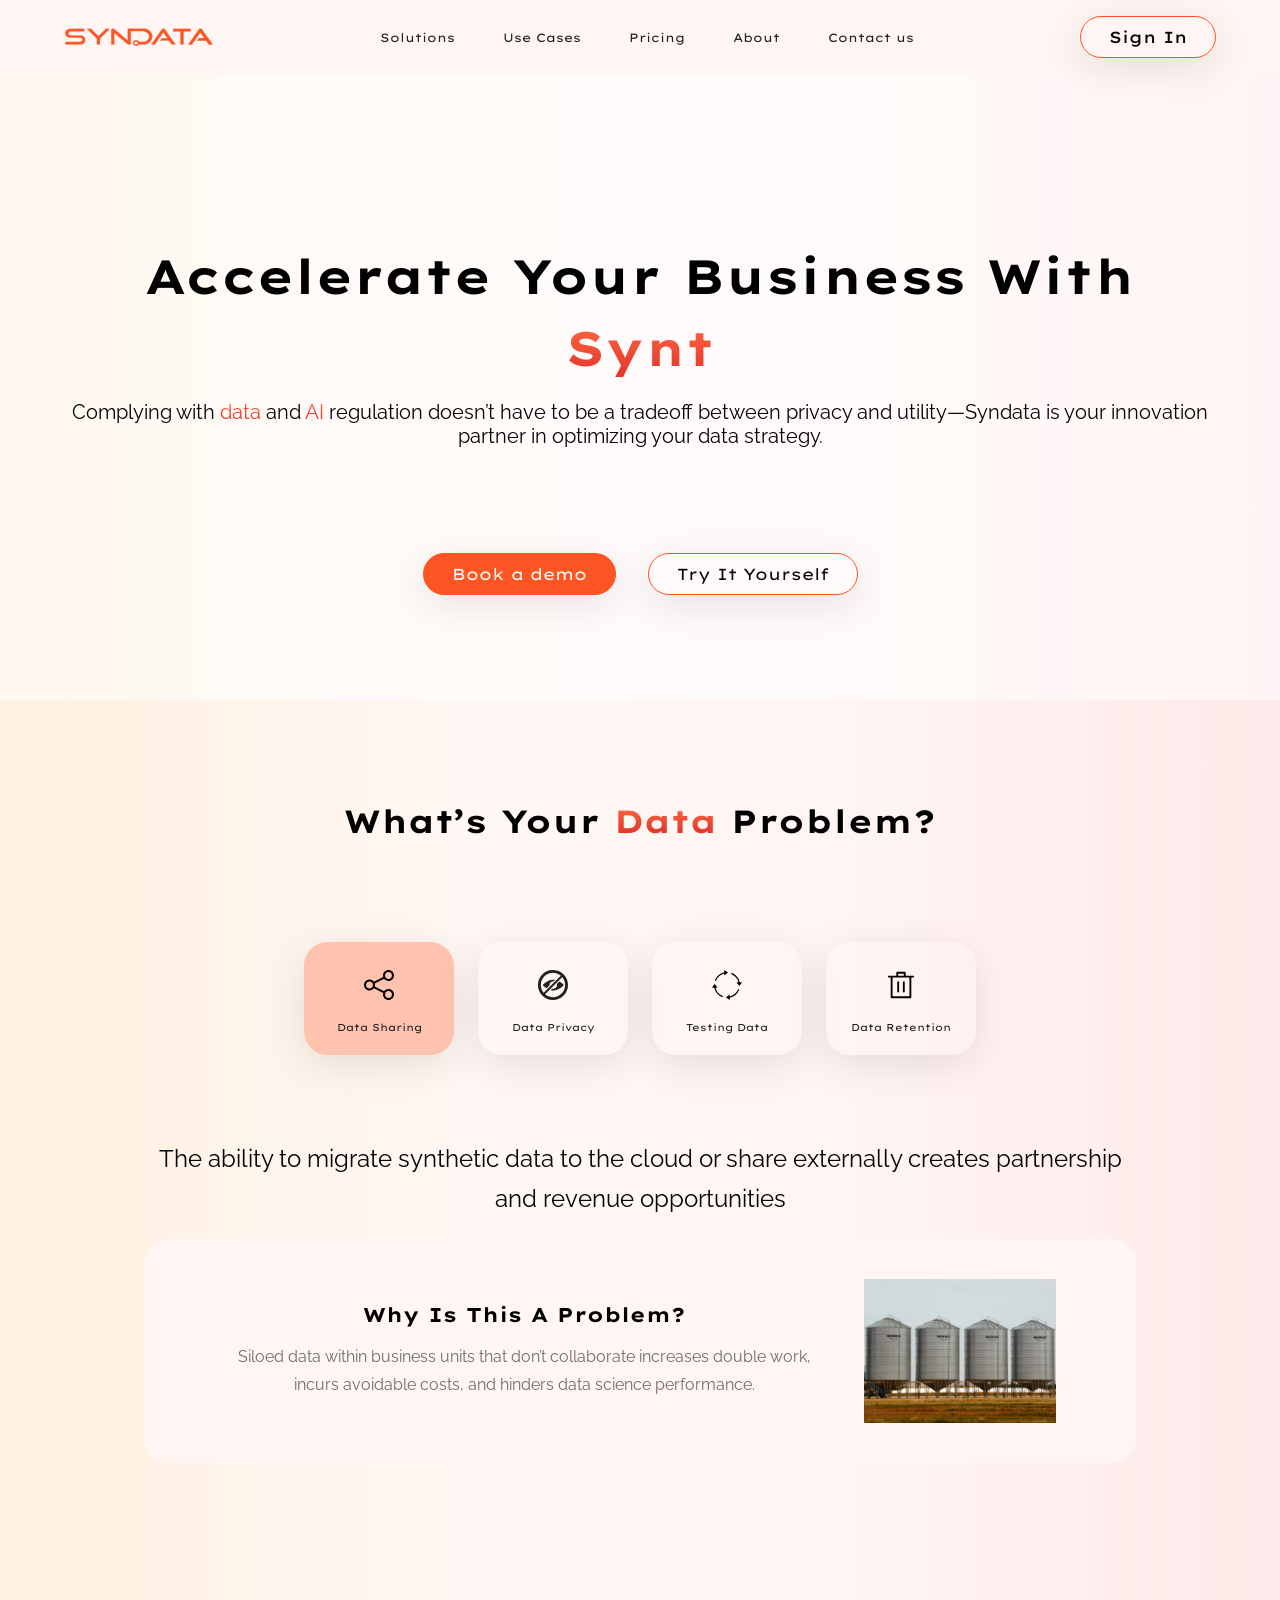
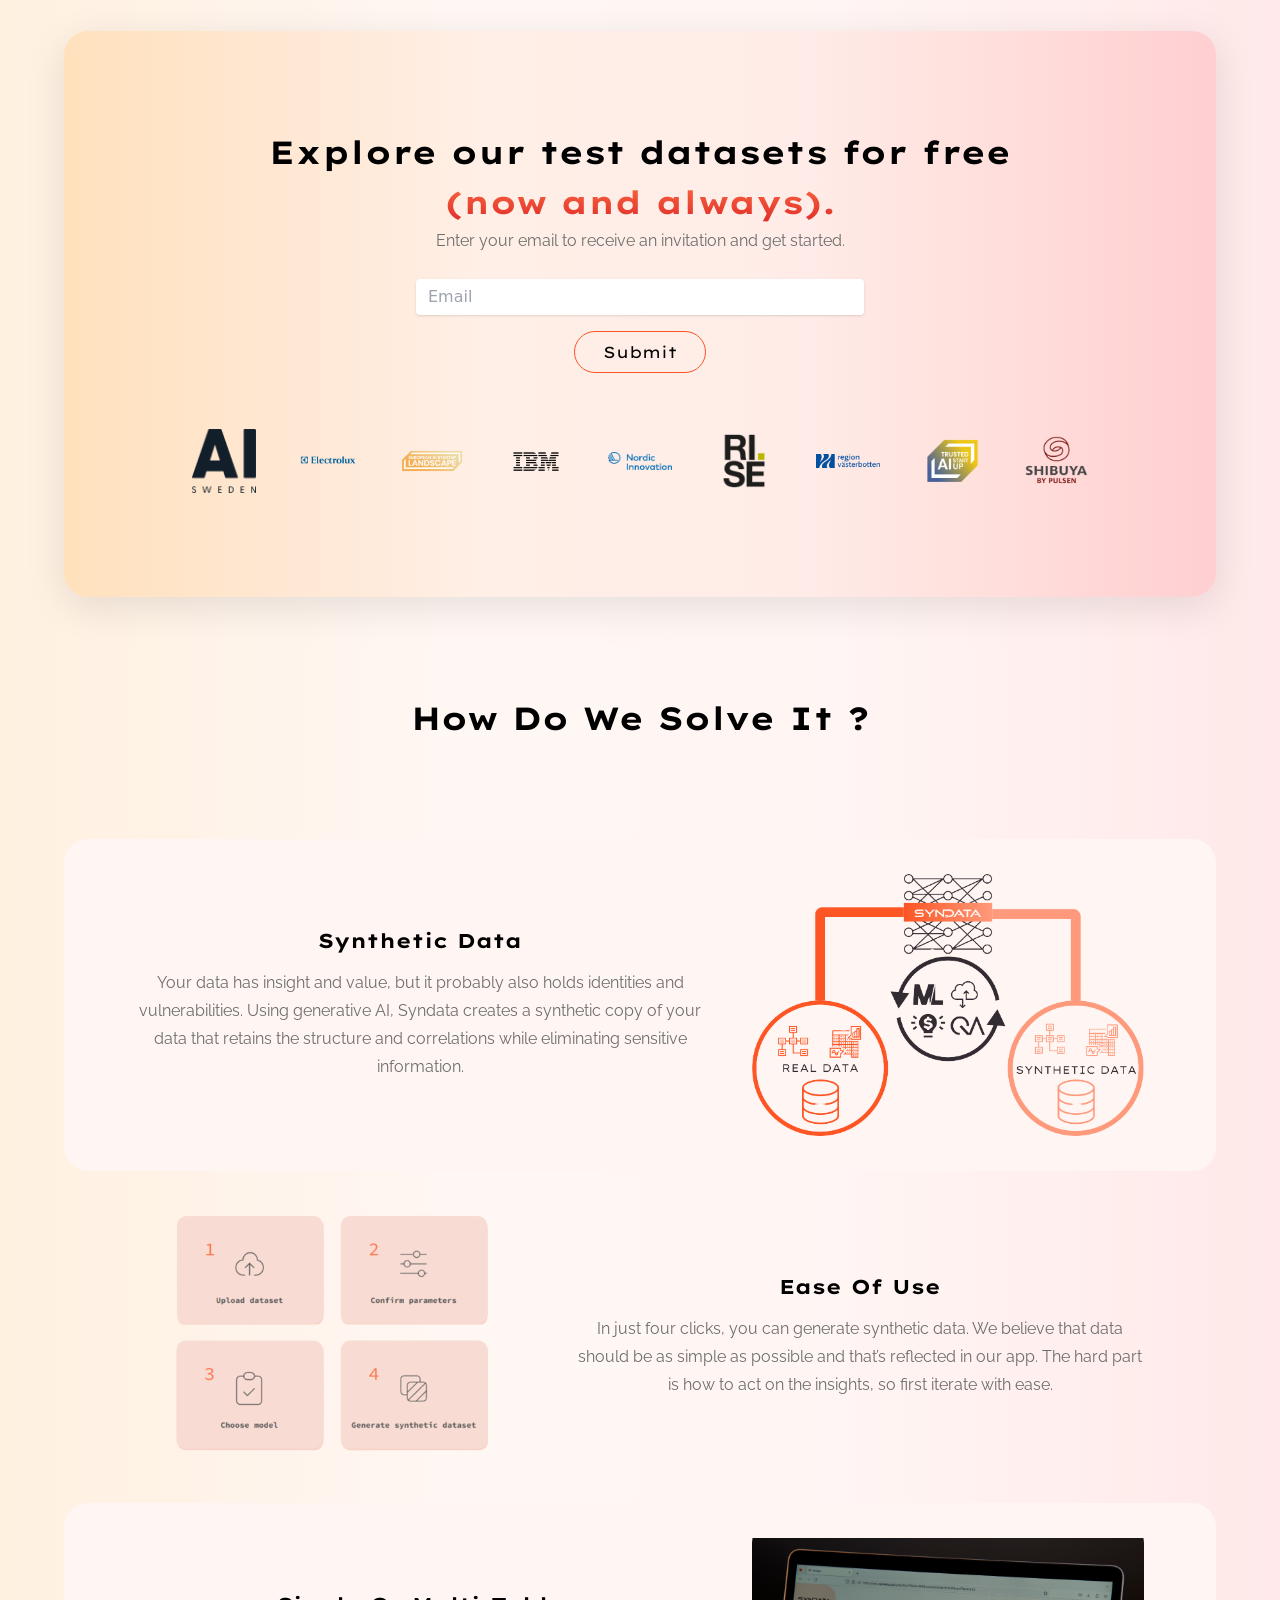
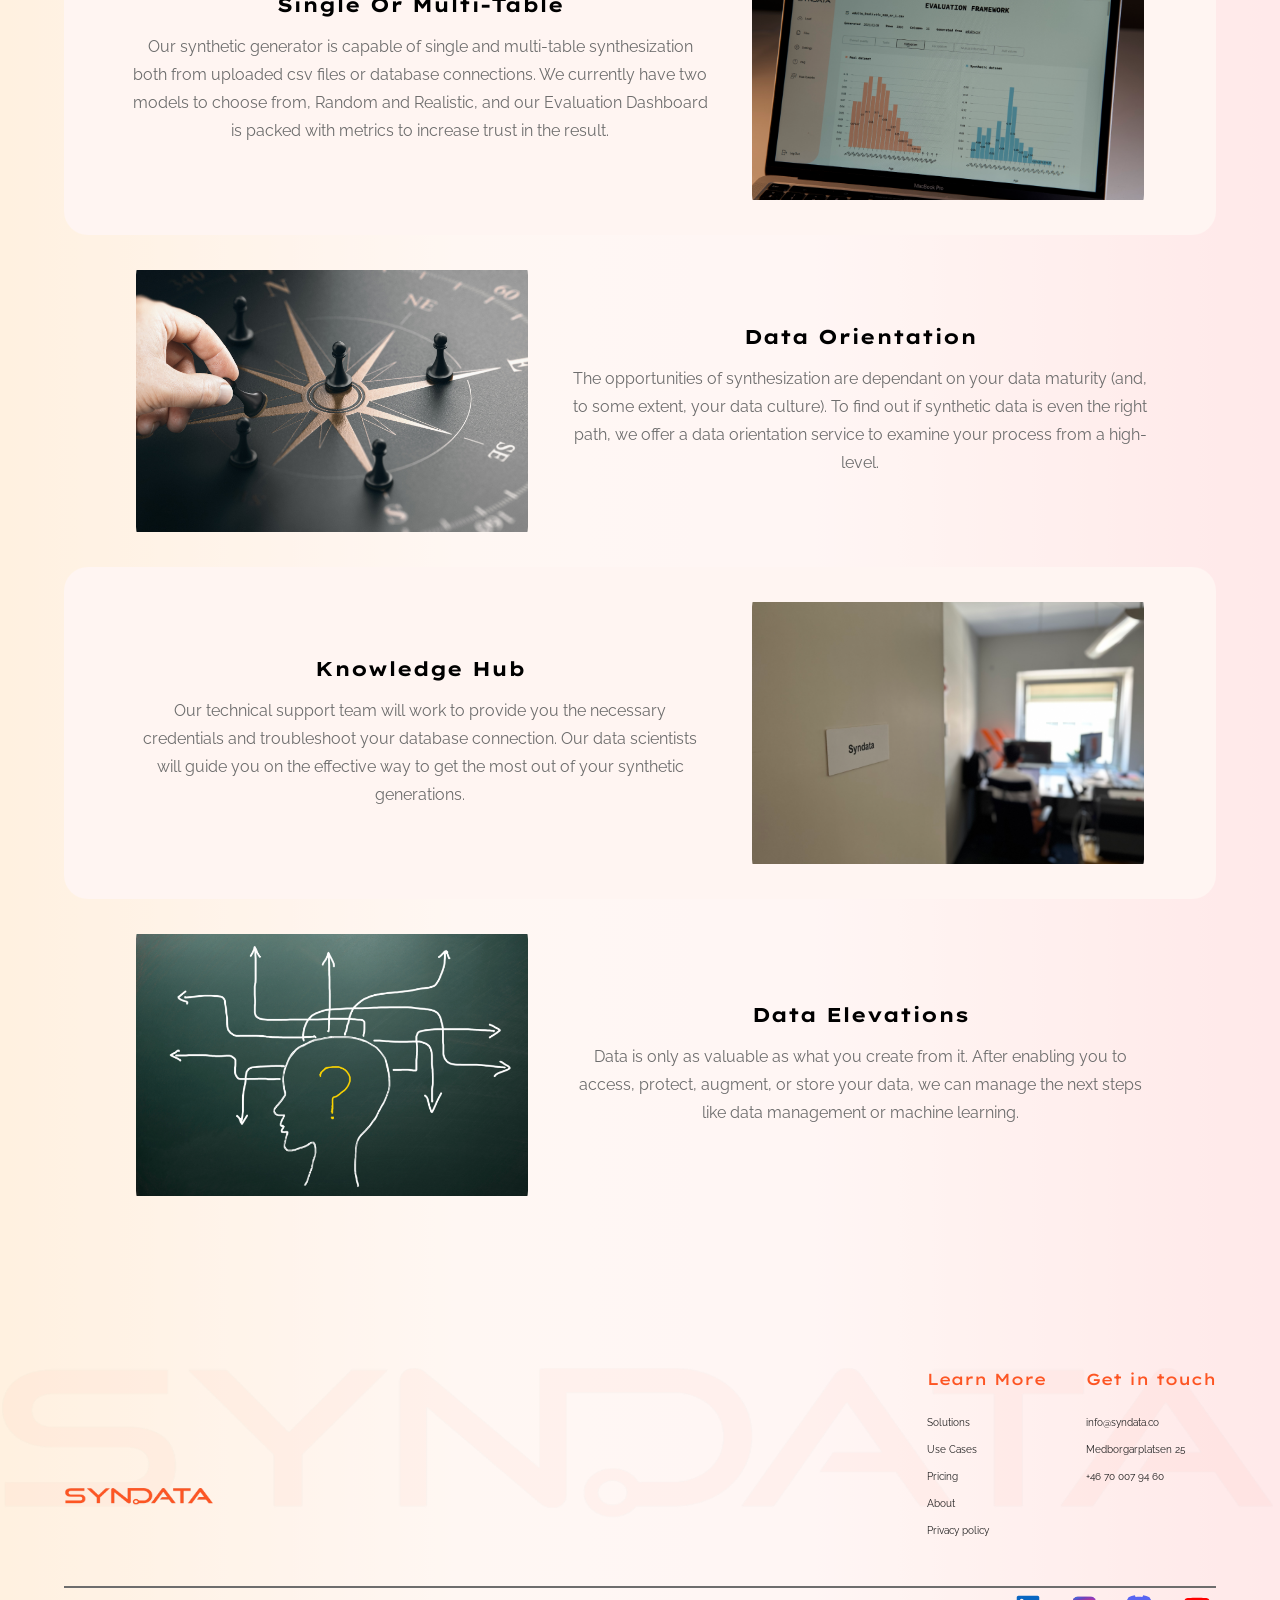
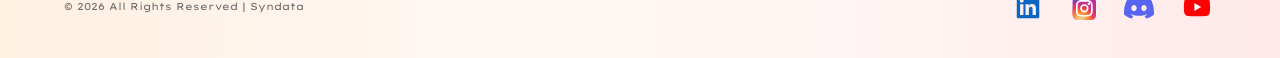
==== index.html @ 5376058a "Build: (cbad0e1c3a142b1ffcde9d0d4020432c34307eff)" ====
<!doctype html><html lang="en"><head><meta charset="utf-8"/><meta name="viewport" content="width=device-width,initial-scale=1"/><meta name="theme-color" content="#000000"/><meta name="description" content="Syndata webpage"/><link rel="manifest" href="/manifest.json"/><link rel="preconnect" href="https://fonts.googleapis.com"><link rel="preconnect" href="https://fonts.gstatic.com" crossorigin><link href="https://fonts.googleapis.com/css2?family=Lexend+Giga&family=Raleway:wght@300&family=Source+Code+Pro&display=swap" rel="stylesheet"><title>Syndata</title><script defer="defer" src="/static/js/main.c1930b81.js"></script><link href="/static/css/main.3480a8f8.css" rel="stylesheet"></head><body><div id="root"></div></body></html>
---- static/css/main.3480a8f8.css ----
/*
! tailwindcss v3.3.3 | MIT License | https://tailwindcss.com
*/*,:after,:before{border:0 solid;box-sizing:border-box}:after,:before{--tw-content:""}html{-webkit-text-size-adjust:100%;-webkit-font-feature-settings:normal;font-feature-settings:normal;font-family:ui-sans-serif,system-ui,-apple-system,BlinkMacSystemFont,Segoe UI,Roboto,Helvetica Neue,Arial,Noto Sans,sans-serif,Apple Color Emoji,Segoe UI Emoji,Segoe UI Symbol,Noto Color Emoji;font-variation-settings:normal;line-height:1.5;tab-size:4}body{line-height:inherit;margin:0}hr{border-top-width:1px;color:inherit;height:0}abbr:where([title]){-webkit-text-decoration:underline dotted;text-decoration:underline dotted}h1,h2,h3,h4,h5,h6{font-size:inherit;font-weight:inherit}a{color:inherit;text-decoration:inherit}b,strong{font-weight:bolder}code,kbd,pre,samp{font-family:ui-monospace,SFMono-Regular,Menlo,Monaco,Consolas,Liberation Mono,Courier New,monospace;font-size:1em}small{font-size:80%}sub,sup{font-size:75%;line-height:0;position:relative;vertical-align:initial}sub{bottom:-.25em}sup{top:-.5em}table{border-collapse:collapse;border-color:inherit;text-indent:0}button,input,optgroup,select,textarea{-webkit-font-feature-settings:inherit;font-feature-settings:inherit;color:inherit;font-family:inherit;font-size:100%;font-variation-settings:inherit;font-weight:inherit;line-height:inherit;margin:0;padding:0}button,select{text-transform:none}[type=button],[type=reset],[type=submit],button{-webkit-appearance:button;background-color:initial;background-image:none}:-moz-focusring{outline:auto}:-moz-ui-invalid{box-shadow:none}progress{vertical-align:initial}::-webkit-inner-spin-button,::-webkit-outer-spin-button{height:auto}[type=search]{-webkit-appearance:textfield;outline-offset:-2px}::-webkit-search-decoration{-webkit-appearance:none}::-webkit-file-upload-button{-webkit-appearance:button;font:inherit}summary{display:list-item}blockquote,dd,dl,figure,h1,h2,h3,h4,h5,h6,hr,p,pre{margin:0}fieldset{margin:0}fieldset,legend{padding:0}menu,ol,ul{list-style:none;margin:0;padding:0}dialog{padding:0}textarea{resize:vertical}input::-webkit-input-placeholder,textarea::-webkit-input-placeholder{color:#9ca3af;opacity:1}input::placeholder,textarea::placeholder{color:#9ca3af;opacity:1}[role=button],button{cursor:pointer}:disabled{cursor:default}audio,canvas,embed,iframe,img,object,svg,video{display:block;vertical-align:middle}img,video{height:auto;max-width:100%}[hidden]{display:none}*,:after,:before{--tw-border-spacing-x:0;--tw-border-spacing-y:0;--tw-translate-x:0;--tw-translate-y:0;--tw-rotate:0;--tw-skew-x:0;--tw-skew-y:0;--tw-scale-x:1;--tw-scale-y:1;--tw-pan-x: ;--tw-pan-y: ;--tw-pinch-zoom: ;--tw-scroll-snap-strictness:proximity;--tw-gradient-from-position: ;--tw-gradient-via-position: ;--tw-gradient-to-position: ;--tw-ordinal: ;--tw-slashed-zero: ;--tw-numeric-figure: ;--tw-numeric-spacing: ;--tw-numeric-fraction: ;--tw-ring-inset: ;--tw-ring-offset-width:0px;--tw-ring-offset-color:#fff;--tw-ring-color:rgba(59,130,246,.5);--tw-ring-offset-shadow:0 0 #0000;--tw-ring-shadow:0 0 #0000;--tw-shadow:0 0 #0000;--tw-shadow-colored:0 0 #0000;--tw-blur: ;--tw-brightness: ;--tw-contrast: ;--tw-grayscale: ;--tw-hue-rotate: ;--tw-invert: ;--tw-saturate: ;--tw-sepia: ;--tw-drop-shadow: ;--tw-backdrop-blur: ;--tw-backdrop-brightness: ;--tw-backdrop-contrast: ;--tw-backdrop-grayscale: ;--tw-backdrop-hue-rotate: ;--tw-backdrop-invert: ;--tw-backdrop-opacity: ;--tw-backdrop-saturate: ;--tw-backdrop-sepia: }::-webkit-backdrop{--tw-border-spacing-x:0;--tw-border-spacing-y:0;--tw-translate-x:0;--tw-translate-y:0;--tw-rotate:0;--tw-skew-x:0;--tw-skew-y:0;--tw-scale-x:1;--tw-scale-y:1;--tw-pan-x: ;--tw-pan-y: ;--tw-pinch-zoom: ;--tw-scroll-snap-strictness:proximity;--tw-gradient-from-position: ;--tw-gradient-via-position: ;--tw-gradient-to-position: ;--tw-ordinal: ;--tw-slashed-zero: ;--tw-numeric-figure: ;--tw-numeric-spacing: ;--tw-numeric-fraction: ;--tw-ring-inset: ;--tw-ring-offset-width:0px;--tw-ring-offset-color:#fff;--tw-ring-color:rgba(59,130,246,.5);--tw-ring-offset-shadow:0 0 #0000;--tw-ring-shadow:0 0 #0000;--tw-shadow:0 0 #0000;--tw-shadow-colored:0 0 #0000;--tw-blur: ;--tw-brightness: ;--tw-contrast: ;--tw-grayscale: ;--tw-hue-rotate: ;--tw-invert: ;--tw-saturate: ;--tw-sepia: ;--tw-drop-shadow: ;--tw-backdrop-blur: ;--tw-backdrop-brightness: ;--tw-backdrop-contrast: ;--tw-backdrop-grayscale: ;--tw-backdrop-hue-rotate: ;--tw-backdrop-invert: ;--tw-backdrop-opacity: ;--tw-backdrop-saturate: ;--tw-backdrop-sepia: }::backdrop{--tw-border-spacing-x:0;--tw-border-spacing-y:0;--tw-translate-x:0;--tw-translate-y:0;--tw-rotate:0;--tw-skew-x:0;--tw-skew-y:0;--tw-scale-x:1;--tw-scale-y:1;--tw-pan-x: ;--tw-pan-y: ;--tw-pinch-zoom: ;--tw-scroll-snap-strictness:proximity;--tw-gradient-from-position: ;--tw-gradient-via-position: ;--tw-gradient-to-position: ;--tw-ordinal: ;--tw-slashed-zero: ;--tw-numeric-figure: ;--tw-numeric-spacing: ;--tw-numeric-fraction: ;--tw-ring-inset: ;--tw-ring-offset-width:0px;--tw-ring-offset-color:#fff;--tw-ring-color:rgba(59,130,246,.5);--tw-ring-offset-shadow:0 0 #0000;--tw-ring-shadow:0 0 #0000;--tw-shadow:0 0 #0000;--tw-shadow-colored:0 0 #0000;--tw-blur: ;--tw-brightness: ;--tw-contrast: ;--tw-grayscale: ;--tw-hue-rotate: ;--tw-invert: ;--tw-saturate: ;--tw-sepia: ;--tw-drop-shadow: ;--tw-backdrop-blur: ;--tw-backdrop-brightness: ;--tw-backdrop-contrast: ;--tw-backdrop-grayscale: ;--tw-backdrop-hue-rotate: ;--tw-backdrop-invert: ;--tw-backdrop-opacity: ;--tw-backdrop-saturate: ;--tw-backdrop-sepia: }.max-container{margin:0 auto;max-width:1440px}.FadeEffect{background:hsla(0,0%,100%,.54)}.Background{background-image:linear-gradient(90deg,#ffe1bc,#ffe4c7,#ffe7d2,#ffebdc,#ffefe6,#ffeee7,#ffede7,#ffece8,#ffe5e1,#ffdedb,#ffd6d5,#ffcfd1)}.fixed{position:fixed}.absolute{position:absolute}.relative{position:relative}.inset-0{inset:0}.bottom-0{bottom:0}.top-0{top:0}.z-10{z-index:10}.z-50{z-index:50}.m-0{margin:0}.m-10{margin:2.5rem}.m-3{margin:.75rem}.m-auto{margin:auto}.mx-20{margin-left:5rem;margin-right:5rem}.mx-auto{margin-left:auto;margin-right:auto}.my-10{margin-bottom:2.5rem;margin-top:2.5rem}.my-4{margin-bottom:1rem;margin-top:1rem}.mb-3{margin-bottom:.75rem}.mb-4{margin-bottom:1rem}.mb-6{margin-bottom:1.5rem}.ml-2{margin-left:.5rem}.mt-10{margin-top:2.5rem}.mt-12{margin-top:3rem}.mt-2{margin-top:.5rem}.mt-20{margin-top:5rem}.mt-24{margin-top:6rem}.mt-3{margin-top:.75rem}.mt-32{margin-top:8rem}.mt-4{margin-top:1rem}.mt-5{margin-top:1.25rem}.mt-6{margin-top:1.5rem}.mt-8{margin-top:2rem}.block{display:block}.flex{display:flex}.grid{display:grid}.hidden{display:none}.h-20{height:5rem}.h-24{height:6rem}.h-32{height:8rem}.h-48{height:12rem}.h-5{height:1.25rem}.h-\[29px\]{height:29px}.h-\[300px\]{height:300px}.h-\[350px\]{height:350px}.h-\[400px\]{height:400px}.h-full{height:100%}.h-screen{height:100vh}.min-h-screen{min-height:100vh}.w-1\/3{width:33.333333%}.w-20{width:5rem}.w-3\/4{width:75%}.w-32{width:8rem}.w-48{width:12rem}.w-5{width:1.25rem}.w-72{width:18rem}.w-\[150px\]{width:150px}.w-\[400px\]{width:400px}.w-\[600px\]{width:600px}.w-full{width:100%}.max-w-lg{max-width:32rem}.max-w-md{max-width:28rem}.max-w-screen-xl{max-width:1280px}.max-w-sm{max-width:24rem}.flex-1{flex:1 1}.flex-shrink{flex-shrink:1}.flex-grow{flex-grow:1}.transform{-webkit-transform:translate(var(--tw-translate-x),var(--tw-translate-y)) rotate(var(--tw-rotate)) skewX(var(--tw-skew-x)) skewY(var(--tw-skew-y)) scaleX(var(--tw-scale-x)) scaleY(var(--tw-scale-y));transform:translate(var(--tw-translate-x),var(--tw-translate-y)) rotate(var(--tw-rotate)) skewX(var(--tw-skew-x)) skewY(var(--tw-skew-y)) scaleX(var(--tw-scale-x)) scaleY(var(--tw-scale-y))}@-webkit-keyframes ping{75%,to{opacity:0;-webkit-transform:scale(2);transform:scale(2)}}@keyframes ping{75%,to{opacity:0;-webkit-transform:scale(2);transform:scale(2)}}.animate-ping{-webkit-animation:ping 1s cubic-bezier(0,0,.2,1) infinite;animation:ping 1s cubic-bezier(0,0,.2,1) infinite}.cursor-pointer{cursor:pointer}.resize-none{resize:none}.resize{resize:both}.list-inside{list-style-position:inside}.appearance-none{-webkit-appearance:none;appearance:none}.grid-cols-1{grid-template-columns:repeat(1,minmax(0,1fr))}.flex-row{flex-direction:row}.flex-col{flex-direction:column}.flex-wrap{flex-wrap:wrap}.items-start{align-items:flex-start}.items-center{align-items:center}.justify-start{justify-content:flex-start}.justify-end{justify-content:flex-end}.justify-center{justify-content:center}.justify-between{justify-content:space-between}.justify-around{justify-content:space-around}.justify-items-center{justify-items:center}.gap-10{gap:2.5rem}.gap-12{gap:3rem}.gap-14{gap:3.5rem}.gap-2{gap:.5rem}.gap-20{gap:5rem}.gap-5{gap:1.25rem}.gap-6{gap:1.5rem}.gap-8{gap:2rem}.gap-x-6{-webkit-column-gap:1.5rem;column-gap:1.5rem}.overflow-auto{overflow:auto}.overflow-hidden{overflow:hidden}.overflow-scroll{overflow:scroll}.overflow-x-hidden{overflow-x:hidden}.rounded{border-radius:.25rem}.rounded-3xl{border-radius:1.5rem}.rounded-full{border-radius:9999px}.rounded-lg{border-radius:.5rem}.rounded-xl{border-radius:.75rem}.border{border-width:1px}.border-t-2{border-top-width:2px}.border-none{border-style:none}.border-gray{--tw-border-opacity:1;border-color:rgb(109 109 109/var(--tw-border-opacity))}.border-orange{--tw-border-opacity:1;border-color:rgb(253 85 35/var(--tw-border-opacity))}.border-red-600{--tw-border-opacity:1;border-color:rgb(220 38 38/var(--tw-border-opacity))}.bg-gray{--tw-bg-opacity:1;background-color:rgb(109 109 109/var(--tw-bg-opacity))}.bg-lite-orange{--tw-bg-opacity:1;background-color:rgb(255 194 175/var(--tw-bg-opacity))}.bg-lite-pink{--tw-bg-opacity:1;background-color:rgb(255 245 242/var(--tw-bg-opacity))}.bg-orange{--tw-bg-opacity:1;background-color:rgb(253 85 35/var(--tw-bg-opacity))}.bg-white{--tw-bg-opacity:1;background-color:rgb(255 255 255/var(--tw-bg-opacity))}.bg-syndata-logo{background-image:url(/static/media/syndata-logo-orange.b71d28aece8a7b0641fe.png)}.bg-repeat{background-repeat:repeat}.fill-current{fill:currentColor}.object-contain{object-fit:contain}.object-cover{object-fit:cover}.p-1{padding:.25rem}.p-10{padding:2.5rem}.p-2{padding:.5rem}.p-3{padding:.75rem}.p-4{padding:1rem}.p-5{padding:1.25rem}.p-6{padding:1.5rem}.p-8{padding:2rem}.px-2{padding-left:.5rem;padding-right:.5rem}.px-20{padding-left:5rem;padding-right:5rem}.px-3{padding-left:.75rem;padding-right:.75rem}.px-7{padding-left:1.75rem;padding-right:1.75rem}.px-8{padding-left:2rem;padding-right:2rem}.py-16{padding-bottom:4rem;padding-top:4rem}.py-2{padding-bottom:.5rem;padding-top:.5rem}.py-3{padding-bottom:.75rem;padding-top:.75rem}.py-4{padding-bottom:1rem;padding-top:1rem}.py-5{padding-bottom:1.25rem;padding-top:1.25rem}.py-6{padding-bottom:1.5rem;padding-top:1.5rem}.pb-1{padding-bottom:.25rem}.pb-10{padding-bottom:2.5rem}.pb-20{padding-bottom:5rem}.pb-5{padding-bottom:1.25rem}.pb-8{padding-bottom:2rem}.pl-5{padding-left:1.25rem}.pt-2{padding-top:.5rem}.pt-3{padding-top:.75rem}.pt-6{padding-top:1.5rem}.text-left{text-align:left}.text-center{text-align:center}.text-start{text-align:start}.font-lexendgiga{font-family:lexend giga,sans-serif}.font-raleway{font-family:Raleway,sans-serif}.text-2xl{font-size:24px;line-height:29.26px}.text-3xl{font-size:32px;line-height:50px}.text-4xl{font-size:46px;line-height:68px}.text-\[48px\]{font-size:48px}.text-\[62px\]{font-size:62px}.text-base{font-size:16px;line-height:19.5px}.text-lg{font-size:18px;line-height:21.94px}.text-sm{font-size:12px;line-height:20px}.text-xl{font-size:20px;line-height:24.38px}.text-xs{font-size:10px;line-height:16px}.font-\[9px\]{font-weight:9px}.font-bold{font-weight:700}.font-medium{font-weight:500}.font-semibold{font-weight:600}.uppercase{text-transform:uppercase}.capitalize{text-transform:capitalize}.leading-10{line-height:2.5rem}.leading-6{line-height:1.5rem}.leading-7{line-height:1.75rem}.leading-none{line-height:1}.leading-normal{line-height:1.5}.leading-tight{line-height:1.25}.text-black{--tw-text-opacity:1;color:rgb(5 5 5/var(--tw-text-opacity))}.text-dark-gray{--tw-text-opacity:1;color:rgb(183 183 183/var(--tw-text-opacity))}.text-gray{--tw-text-opacity:1;color:rgb(109 109 109/var(--tw-text-opacity))}.text-green-600{--tw-text-opacity:1;color:rgb(22 163 74/var(--tw-text-opacity))}.text-orange{--tw-text-opacity:1;color:rgb(253 85 35/var(--tw-text-opacity))}.text-pitch-black{--tw-text-opacity:1;color:rgb(33 33 33/var(--tw-text-opacity))}.text-red-600{--tw-text-opacity:1;color:rgb(220 38 38/var(--tw-text-opacity))}.text-white{--tw-text-opacity:1;color:rgb(255 255 255/var(--tw-text-opacity))}.opacity-25{opacity:.25}.opacity-50{opacity:.5}.shadow{--tw-shadow:0 1px 3px 0 rgba(0,0,0,.1),0 1px 2px -1px rgba(0,0,0,.1);--tw-shadow-colored:0 1px 3px 0 var(--tw-shadow-color),0 1px 2px -1px var(--tw-shadow-color)}.shadow,.shadow-3xl{box-shadow:0 0 #0000,0 0 #0000,var(--tw-shadow);box-shadow:var(--tw-ring-offset-shadow,0 0 #0000),var(--tw-ring-shadow,0 0 #0000),var(--tw-shadow)}.shadow-3xl{--tw-shadow:0 10px 40px rgba(0,0,0,.1);--tw-shadow-colored:0 10px 40px var(--tw-shadow-color)}.shadow-lg{--tw-shadow:0 10px 15px -3px rgba(0,0,0,.1),0 4px 6px -4px rgba(0,0,0,.1);--tw-shadow-colored:0 10px 15px -3px var(--tw-shadow-color),0 4px 6px -4px var(--tw-shadow-color);box-shadow:0 0 #0000,0 0 #0000,var(--tw-shadow);box-shadow:var(--tw-ring-offset-shadow,0 0 #0000),var(--tw-ring-shadow,0 0 #0000),var(--tw-shadow)}.padding{padding:3rem 2rem}@media (min-width:640px){.padding{padding:6rem 4rem}}.padding-x{padding-left:2rem;padding-right:2rem}@media (min-width:640px){.padding-x{padding-left:4rem;padding-right:4rem}}.padding-y{padding-bottom:3rem;padding-top:3rem}@media (min-width:640px){.padding-y{padding-bottom:6rem;padding-top:6rem}}.padding-t{padding-top:3rem}@media (min-width:640px){.padding-t{padding-top:6rem}}.padding-b{padding-bottom:3rem}@media (min-width:640px){.padding-b{padding-bottom:6rem}}.info-text{--tw-text-opacity:1;color:rgb(109 109 109/var(--tw-text-opacity));font-family:Raleway,sans-serif;font-size:16px;line-height:19.5px;line-height:1.75rem}.title-text{font-family:lexend giga,sans-serif;font-size:32px;font-weight:700;line-height:50px}@media not all and (min-width:640px){.title-text{font-size:18px;line-height:62px}}.background-logo{background-image:url(/static/media/syndata-logo-orange.b71d28aece8a7b0641fe.png);background-position:50%;background-repeat:no-repeat;background-size:contain}.active{--tw-gradient-from:#ca8a04 var(--tw-gradient-from-position);--tw-gradient-to:rgba(202,138,4,0) var(--tw-gradient-to-position);--tw-gradient-stops:var(--tw-gradient-from),var(--tw-gradient-to);--tw-gradient-to:#dc2626 var(--tw-gradient-to-position);-webkit-background-clip:text;background-clip:text;background-image:linear-gradient(to right,var(--tw-gradient-stops));color:transparent}.nav-background{--tw-bg-opacity:1;background-color:rgb(255 245 242/var(--tw-bg-opacity));position:fixed}.gradient-text{--tw-gradient-from:#ff7246 var(--tw-gradient-from-position);--tw-gradient-to:rgba(255,114,70,0) var(--tw-gradient-to-position);--tw-gradient-stops:var(--tw-gradient-from),var(--tw-gradient-to);--tw-gradient-to:#dc2626 var(--tw-gradient-to-position);-webkit-background-clip:text;background-clip:text;background-image:linear-gradient(to bottom,var(--tw-gradient-stops));color:transparent}.flex-view{align-items:center;display:flex;justify-content:center;justify-items:center}*{box-sizing:border-box;margin:0;padding:0;scroll-behavior:smooth}.hover\:FadeEffect:hover{background:hsla(0,0%,100%,.54)}.hover\:scale-110:hover{--tw-scale-x:1.1;--tw-scale-y:1.1;-webkit-transform:translate(var(--tw-translate-x),var(--tw-translate-y)) rotate(var(--tw-rotate)) skewX(var(--tw-skew-x)) skewY(var(--tw-skew-y)) scaleX(var(--tw-scale-x)) scaleY(var(--tw-scale-y));transform:translate(var(--tw-translate-x),var(--tw-translate-y)) rotate(var(--tw-rotate)) skewX(var(--tw-skew-x)) skewY(var(--tw-skew-y)) scaleX(var(--tw-scale-x)) scaleY(var(--tw-scale-y))}@-webkit-keyframes bounce{0%,to{-webkit-animation-timing-function:cubic-bezier(.8,0,1,1);animation-timing-function:cubic-bezier(.8,0,1,1);-webkit-transform:translateY(-25%);transform:translateY(-25%)}50%{-webkit-animation-timing-function:cubic-bezier(0,0,.2,1);animation-timing-function:cubic-bezier(0,0,.2,1);-webkit-transform:none;transform:none}}@keyframes bounce{0%,to{-webkit-animation-timing-function:cubic-bezier(.8,0,1,1);animation-timing-function:cubic-bezier(.8,0,1,1);-webkit-transform:translateY(-25%);transform:translateY(-25%)}50%{-webkit-animation-timing-function:cubic-bezier(0,0,.2,1);animation-timing-function:cubic-bezier(0,0,.2,1);-webkit-transform:none;transform:none}}.hover\:animate-bounce:hover{-webkit-animation:bounce 1s infinite;animation:bounce 1s infinite}@-webkit-keyframes fadeIn{0%{opacity:0}to{opacity:1}}@keyframes fadeIn{0%{opacity:0}to{opacity:1}}.hover\:animate-fadeIn:hover{-webkit-animation:fadeIn 2s ease-in forwards;animation:fadeIn 2s ease-in forwards}.hover\:cursor-pointer:hover{cursor:pointer}.hover\:bg-lite-orange:hover{--tw-bg-opacity:1;background-color:rgb(255 194 175/var(--tw-bg-opacity))}.hover\:bg-lite-pink:hover{--tw-bg-opacity:1;background-color:rgb(255 245 242/var(--tw-bg-opacity))}.hover\:bg-orange:hover{--tw-bg-opacity:1;background-color:rgb(253 85 35/var(--tw-bg-opacity))}.hover\:bg-semi-orange:hover{--tw-bg-opacity:1;background-color:rgb(255 114 70/var(--tw-bg-opacity))}.hover\:text-orange:hover{--tw-text-opacity:1;color:rgb(253 85 35/var(--tw-text-opacity))}.hover\:text-white:hover{--tw-text-opacity:1;color:rgb(255 255 255/var(--tw-text-opacity))}.hover\:shadow-3xl:hover{--tw-shadow:0 10px 40px rgba(0,0,0,.1);--tw-shadow-colored:0 10px 40px var(--tw-shadow-color);box-shadow:0 0 #0000,0 0 #0000,var(--tw-shadow);box-shadow:var(--tw-ring-offset-shadow,0 0 #0000),var(--tw-ring-shadow,0 0 #0000),var(--tw-shadow)}.focus\:outline-none:focus{outline:2px solid transparent;outline-offset:2px}.disabled\:cursor-none:disabled{cursor:none}.disabled\:opacity-25:disabled{opacity:.25}@media not all and (min-width:1024px){.max-lg\:right-0{right:0}.max-lg\:top-1{top:.25rem}.max-lg\:m-0{margin:0}.max-lg\:mt-20{margin-top:5rem}.max-lg\:block{display:block}.max-lg\:hidden{display:none}.max-lg\:h-16{height:4rem}.max-lg\:h-\[250px\]{height:250px}.max-lg\:h-\[500px\]{height:500px}.max-lg\:w-16{width:4rem}.max-lg\:w-\[150px\]{width:150px}.max-lg\:w-full{width:100%}.max-lg\:max-w-sm{max-width:24rem}.max-lg\:max-w-xs{max-width:20rem}.max-lg\:flex-1{flex:1 1}.max-lg\:flex-row{flex-direction:row}.max-lg\:flex-col{flex-direction:column}.max-lg\:flex-col-reverse{flex-direction:column-reverse}.max-lg\:justify-center{justify-content:center}.max-lg\:gap-1{gap:.25rem}.max-lg\:gap-2{gap:.5rem}.max-lg\:gap-3{gap:.75rem}.max-lg\:gap-8{gap:2rem}.max-lg\:bg-lite-pink{--tw-bg-opacity:1;background-color:rgb(255 245 242/var(--tw-bg-opacity))}.max-lg\:p-0{padding:0}.max-lg\:p-2{padding:.5rem}.max-lg\:px-0{padding-left:0;padding-right:0}.max-lg\:px-5{padding-left:1.25rem;padding-right:1.25rem}.max-lg\:px-6{padding-left:1.5rem;padding-right:1.5rem}.max-lg\:py-2{padding-bottom:.5rem;padding-top:.5rem}.max-lg\:pb-3{padding-bottom:.75rem}.max-lg\:pb-5{padding-bottom:1.25rem}.max-lg\:pt-0{padding-top:0}.max-lg\:pt-3{padding-top:.75rem}.max-lg\:text-\[42px\]{font-size:42px}.max-lg\:text-base{font-size:16px;line-height:19.5px}.max-lg\:text-lg{font-size:18px;line-height:21.94px}.max-lg\:text-sm{font-size:12px;line-height:20px}.max-lg\:text-xl{font-size:20px;line-height:24.38px}.max-lg\:text-xs{font-size:10px;line-height:16px}.max-lg\:nav-background{--tw-bg-opacity:1;background-color:rgb(255 245 242/var(--tw-bg-opacity));position:fixed}}@media not all and (min-width:768px){.max-md\:flex-col{flex-direction:column}.max-md\:pt-24{padding-top:6rem}}@media not all and (min-width:640px){.max-sm\:flex-col{flex-direction:column}.max-sm\:items-center{align-items:center}.max-sm\:text-\[32px\]{font-size:32px}.max-sm\:text-\[60px\]{font-size:60px}.max-sm\:leading-\[32px\]{line-height:32px}.max-sm\:leading-\[72px\]{line-height:72px}}@media (min-width:640px){.sm\:w-\[150px\]{width:150px}.sm\:min-w-\[150px\]{min-width:150px}.sm\:max-w-2xl{max-width:42rem}.sm\:max-w-6xl{max-width:72rem}.sm\:max-w-xl{max-width:36rem}}@media (min-width:768px){.md\:mb-0{margin-bottom:0}.md\:grid-cols-2{grid-template-columns:repeat(2,minmax(0,1fr))}.md\:grid-cols-3{grid-template-columns:repeat(3,minmax(0,1fr))}.md\:px-12{padding-left:3rem;padding-right:3rem}}@media (min-width:1024px){.lg\:max-w-lg{max-width:32rem}.lg\:max-w-xl{max-width:36rem}.lg\:gap-10{gap:2.5rem}.lg\:gap-x-12{-webkit-column-gap:3rem;column-gap:3rem}.lg\:px-16{padding-left:4rem;padding-right:4rem}.lg\:text-3xl{font-size:32px;line-height:50px}}@media (min-width:1280px){.xl\:h-\[700px\]{height:700px}.xl\:px-32{padding-left:8rem;padding-right:8rem}}@media (min-width:1440px){.wide\:mr-24{margin-right:6rem}}[data-aos][data-aos][data-aos-duration="50"],body[data-aos-duration="50"] [data-aos]{transition-duration:50ms}[data-aos][data-aos][data-aos-delay="50"],body[data-aos-delay="50"] [data-aos]{transition-delay:0}[data-aos][data-aos][data-aos-delay="50"].aos-animate,body[data-aos-delay="50"] [data-aos].aos-animate{transition-delay:50ms}[data-aos][data-aos][data-aos-duration="100"],body[data-aos-duration="100"] [data-aos]{transition-duration:.1s}[data-aos][data-aos][data-aos-delay="100"],body[data-aos-delay="100"] [data-aos]{transition-delay:0}[data-aos][data-aos][data-aos-delay="100"].aos-animate,body[data-aos-delay="100"] [data-aos].aos-animate{transition-delay:.1s}[data-aos][data-aos][data-aos-duration="150"],body[data-aos-duration="150"] [data-aos]{transition-duration:.15s}[data-aos][data-aos][data-aos-delay="150"],body[data-aos-delay="150"] [data-aos]{transition-delay:0}[data-aos][data-aos][data-aos-delay="150"].aos-animate,body[data-aos-delay="150"] [data-aos].aos-animate{transition-delay:.15s}[data-aos][data-aos][data-aos-duration="200"],body[data-aos-duration="200"] [data-aos]{transition-duration:.2s}[data-aos][data-aos][data-aos-delay="200"],body[data-aos-delay="200"] [data-aos]{transition-delay:0}[data-aos][data-aos][data-aos-delay="200"].aos-animate,body[data-aos-delay="200"] [data-aos].aos-animate{transition-delay:.2s}[data-aos][data-aos][data-aos-duration="250"],body[data-aos-duration="250"] [data-aos]{transition-duration:.25s}[data-aos][data-aos][data-aos-delay="250"],body[data-aos-delay="250"] [data-aos]{transition-delay:0}[data-aos][data-aos][data-aos-delay="250"].aos-animate,body[data-aos-delay="250"] [data-aos].aos-animate{transition-delay:.25s}[data-aos][data-aos][data-aos-duration="300"],body[data-aos-duration="300"] [data-aos]{transition-duration:.3s}[data-aos][data-aos][data-aos-delay="300"],body[data-aos-delay="300"] [data-aos]{transition-delay:0}[data-aos][data-aos][data-aos-delay="300"].aos-animate,body[data-aos-delay="300"] [data-aos].aos-animate{transition-delay:.3s}[data-aos][data-aos][data-aos-duration="350"],body[data-aos-duration="350"] [data-aos]{transition-duration:.35s}[data-aos][data-aos][data-aos-delay="350"],body[data-aos-delay="350"] [data-aos]{transition-delay:0}[data-aos][data-aos][data-aos-delay="350"].aos-animate,body[data-aos-delay="350"] [data-aos].aos-animate{transition-delay:.35s}[data-aos][data-aos][data-aos-duration="400"],body[data-aos-duration="400"] [data-aos]{transition-duration:.4s}[data-aos][data-aos][data-aos-delay="400"],body[data-aos-delay="400"] [data-aos]{transition-delay:0}[data-aos][data-aos][data-aos-delay="400"].aos-animate,body[data-aos-delay="400"] [data-aos].aos-animate{transition-delay:.4s}[data-aos][data-aos][data-aos-duration="450"],body[data-aos-duration="450"] [data-aos]{transition-duration:.45s}[data-aos][data-aos][data-aos-delay="450"],body[data-aos-delay="450"] [data-aos]{transition-delay:0}[data-aos][data-aos][data-aos-delay="450"].aos-animate,body[data-aos-delay="450"] [data-aos].aos-animate{transition-delay:.45s}[data-aos][data-aos][data-aos-duration="500"],body[data-aos-duration="500"] [data-aos]{transition-duration:.5s}[data-aos][data-aos][data-aos-delay="500"],body[data-aos-delay="500"] [data-aos]{transition-delay:0}[data-aos][data-aos][data-aos-delay="500"].aos-animate,body[data-aos-delay="500"] [data-aos].aos-animate{transition-delay:.5s}[data-aos][data-aos][data-aos-duration="550"],body[data-aos-duration="550"] [data-aos]{transition-duration:.55s}[data-aos][data-aos][data-aos-delay="550"],body[data-aos-delay="550"] [data-aos]{transition-delay:0}[data-aos][data-aos][data-aos-delay="550"].aos-animate,body[data-aos-delay="550"] [data-aos].aos-animate{transition-delay:.55s}[data-aos][data-aos][data-aos-duration="600"],body[data-aos-duration="600"] [data-aos]{transition-duration:.6s}[data-aos][data-aos][data-aos-delay="600"],body[data-aos-delay="600"] [data-aos]{transition-delay:0}[data-aos][data-aos][data-aos-delay="600"].aos-animate,body[data-aos-delay="600"] [data-aos].aos-animate{transition-delay:.6s}[data-aos][data-aos][data-aos-duration="650"],body[data-aos-duration="650"] [data-aos]{transition-duration:.65s}[data-aos][data-aos][data-aos-delay="650"],body[data-aos-delay="650"] [data-aos]{transition-delay:0}[data-aos][data-aos][data-aos-delay="650"].aos-animate,body[data-aos-delay="650"] [data-aos].aos-animate{transition-delay:.65s}[data-aos][data-aos][data-aos-duration="700"],body[data-aos-duration="700"] [data-aos]{transition-duration:.7s}[data-aos][data-aos][data-aos-delay="700"],body[data-aos-delay="700"] [data-aos]{transition-delay:0}[data-aos][data-aos][data-aos-delay="700"].aos-animate,body[data-aos-delay="700"] [data-aos].aos-animate{transition-delay:.7s}[data-aos][data-aos][data-aos-duration="750"],body[data-aos-duration="750"] [data-aos]{transition-duration:.75s}[data-aos][data-aos][data-aos-delay="750"],body[data-aos-delay="750"] [data-aos]{transition-delay:0}[data-aos][data-aos][data-aos-delay="750"].aos-animate,body[data-aos-delay="750"] [data-aos].aos-animate{transition-delay:.75s}[data-aos][data-aos][data-aos-duration="800"],body[data-aos-duration="800"] [data-aos]{transition-duration:.8s}[data-aos][data-aos][data-aos-delay="800"],body[data-aos-delay="800"] [data-aos]{transition-delay:0}[data-aos][data-aos][data-aos-delay="800"].aos-animate,body[data-aos-delay="800"] [data-aos].aos-animate{transition-delay:.8s}[data-aos][data-aos][data-aos-duration="850"],body[data-aos-duration="850"] [data-aos]{transition-duration:.85s}[data-aos][data-aos][data-aos-delay="850"],body[data-aos-delay="850"] [data-aos]{transition-delay:0}[data-aos][data-aos][data-aos-delay="850"].aos-animate,body[data-aos-delay="850"] [data-aos].aos-animate{transition-delay:.85s}[data-aos][data-aos][data-aos-duration="900"],body[data-aos-duration="900"] [data-aos]{transition-duration:.9s}[data-aos][data-aos][data-aos-delay="900"],body[data-aos-delay="900"] [data-aos]{transition-delay:0}[data-aos][data-aos][data-aos-delay="900"].aos-animate,body[data-aos-delay="900"] [data-aos].aos-animate{transition-delay:.9s}[data-aos][data-aos][data-aos-duration="950"],body[data-aos-duration="950"] [data-aos]{transition-duration:.95s}[data-aos][data-aos][data-aos-delay="950"],body[data-aos-delay="950"] [data-aos]{transition-delay:0}[data-aos][data-aos][data-aos-delay="950"].aos-animate,body[data-aos-delay="950"] [data-aos].aos-animate{transition-delay:.95s}[data-aos][data-aos][data-aos-duration="1000"],body[data-aos-duration="1000"] [data-aos]{transition-duration:1s}[data-aos][data-aos][data-aos-delay="1000"],body[data-aos-delay="1000"] [data-aos]{transition-delay:0}[data-aos][data-aos][data-aos-delay="1000"].aos-animate,body[data-aos-delay="1000"] [data-aos].aos-animate{transition-delay:1s}[data-aos][data-aos][data-aos-duration="1050"],body[data-aos-duration="1050"] [data-aos]{transition-duration:1.05s}[data-aos][data-aos][data-aos-delay="1050"],body[data-aos-delay="1050"] [data-aos]{transition-delay:0}[data-aos][data-aos][data-aos-delay="1050"].aos-animate,body[data-aos-delay="1050"] [data-aos].aos-animate{transition-delay:1.05s}[data-aos][data-aos][data-aos-duration="1100"],body[data-aos-duration="1100"] [data-aos]{transition-duration:1.1s}[data-aos][data-aos][data-aos-delay="1100"],body[data-aos-delay="1100"] [data-aos]{transition-delay:0}[data-aos][data-aos][data-aos-delay="1100"].aos-animate,body[data-aos-delay="1100"] [data-aos].aos-animate{transition-delay:1.1s}[data-aos][data-aos][data-aos-duration="1150"],body[data-aos-duration="1150"] [data-aos]{transition-duration:1.15s}[data-aos][data-aos][data-aos-delay="1150"],body[data-aos-delay="1150"] [data-aos]{transition-delay:0}[data-aos][data-aos][data-aos-delay="1150"].aos-animate,body[data-aos-delay="1150"] [data-aos].aos-animate{transition-delay:1.15s}[data-aos][data-aos][data-aos-duration="1200"],body[data-aos-duration="1200"] [data-aos]{transition-duration:1.2s}[data-aos][data-aos][data-aos-delay="1200"],body[data-aos-delay="1200"] [data-aos]{transition-delay:0}[data-aos][data-aos][data-aos-delay="1200"].aos-animate,body[data-aos-delay="1200"] [data-aos].aos-animate{transition-delay:1.2s}[data-aos][data-aos][data-aos-duration="1250"],body[data-aos-duration="1250"] [data-aos]{transition-duration:1.25s}[data-aos][data-aos][data-aos-delay="1250"],body[data-aos-delay="1250"] [data-aos]{transition-delay:0}[data-aos][data-aos][data-aos-delay="1250"].aos-animate,body[data-aos-delay="1250"] [data-aos].aos-animate{transition-delay:1.25s}[data-aos][data-aos][data-aos-duration="1300"],body[data-aos-duration="1300"] [data-aos]{transition-duration:1.3s}[data-aos][data-aos][data-aos-delay="1300"],body[data-aos-delay="1300"] [data-aos]{transition-delay:0}[data-aos][data-aos][data-aos-delay="1300"].aos-animate,body[data-aos-delay="1300"] [data-aos].aos-animate{transition-delay:1.3s}[data-aos][data-aos][data-aos-duration="1350"],body[data-aos-duration="1350"] [data-aos]{transition-duration:1.35s}[data-aos][data-aos][data-aos-delay="1350"],body[data-aos-delay="1350"] [data-aos]{transition-delay:0}[data-aos][data-aos][data-aos-delay="1350"].aos-animate,body[data-aos-delay="1350"] [data-aos].aos-animate{transition-delay:1.35s}[data-aos][data-aos][data-aos-duration="1400"],body[data-aos-duration="1400"] [data-aos]{transition-duration:1.4s}[data-aos][data-aos][data-aos-delay="1400"],body[data-aos-delay="1400"] [data-aos]{transition-delay:0}[data-aos][data-aos][data-aos-delay="1400"].aos-animate,body[data-aos-delay="1400"] [data-aos].aos-animate{transition-delay:1.4s}[data-aos][data-aos][data-aos-duration="1450"],body[data-aos-duration="1450"] [data-aos]{transition-duration:1.45s}[data-aos][data-aos][data-aos-delay="1450"],body[data-aos-delay="1450"] [data-aos]{transition-delay:0}[data-aos][data-aos][data-aos-delay="1450"].aos-animate,body[data-aos-delay="1450"] [data-aos].aos-animate{transition-delay:1.45s}[data-aos][data-aos][data-aos-duration="1500"],body[data-aos-duration="1500"] [data-aos]{transition-duration:1.5s}[data-aos][data-aos][data-aos-delay="1500"],body[data-aos-delay="1500"] [data-aos]{transition-delay:0}[data-aos][data-aos][data-aos-delay="1500"].aos-animate,body[data-aos-delay="1500"] [data-aos].aos-animate{transition-delay:1.5s}[data-aos][data-aos][data-aos-duration="1550"],body[data-aos-duration="1550"] [data-aos]{transition-duration:1.55s}[data-aos][data-aos][data-aos-delay="1550"],body[data-aos-delay="1550"] [data-aos]{transition-delay:0}[data-aos][data-aos][data-aos-delay="1550"].aos-animate,body[data-aos-delay="1550"] [data-aos].aos-animate{transition-delay:1.55s}[data-aos][data-aos][data-aos-duration="1600"],body[data-aos-duration="1600"] [data-aos]{transition-duration:1.6s}[data-aos][data-aos][data-aos-delay="1600"],body[data-aos-delay="1600"] [data-aos]{transition-delay:0}[data-aos][data-aos][data-aos-delay="1600"].aos-animate,body[data-aos-delay="1600"] [data-aos].aos-animate{transition-delay:1.6s}[data-aos][data-aos][data-aos-duration="1650"],body[data-aos-duration="1650"] [data-aos]{transition-duration:1.65s}[data-aos][data-aos][data-aos-delay="1650"],body[data-aos-delay="1650"] [data-aos]{transition-delay:0}[data-aos][data-aos][data-aos-delay="1650"].aos-animate,body[data-aos-delay="1650"] [data-aos].aos-animate{transition-delay:1.65s}[data-aos][data-aos][data-aos-duration="1700"],body[data-aos-duration="1700"] [data-aos]{transition-duration:1.7s}[data-aos][data-aos][data-aos-delay="1700"],body[data-aos-delay="1700"] [data-aos]{transition-delay:0}[data-aos][data-aos][data-aos-delay="1700"].aos-animate,body[data-aos-delay="1700"] [data-aos].aos-animate{transition-delay:1.7s}[data-aos][data-aos][data-aos-duration="1750"],body[data-aos-duration="1750"] [data-aos]{transition-duration:1.75s}[data-aos][data-aos][data-aos-delay="1750"],body[data-aos-delay="1750"] [data-aos]{transition-delay:0}[data-aos][data-aos][data-aos-delay="1750"].aos-animate,body[data-aos-delay="1750"] [data-aos].aos-animate{transition-delay:1.75s}[data-aos][data-aos][data-aos-duration="1800"],body[data-aos-duration="1800"] [data-aos]{transition-duration:1.8s}[data-aos][data-aos][data-aos-delay="1800"],body[data-aos-delay="1800"] [data-aos]{transition-delay:0}[data-aos][data-aos][data-aos-delay="1800"].aos-animate,body[data-aos-delay="1800"] [data-aos].aos-animate{transition-delay:1.8s}[data-aos][data-aos][data-aos-duration="1850"],body[data-aos-duration="1850"] [data-aos]{transition-duration:1.85s}[data-aos][data-aos][data-aos-delay="1850"],body[data-aos-delay="1850"] [data-aos]{transition-delay:0}[data-aos][data-aos][data-aos-delay="1850"].aos-animate,body[data-aos-delay="1850"] [data-aos].aos-animate{transition-delay:1.85s}[data-aos][data-aos][data-aos-duration="1900"],body[data-aos-duration="1900"] [data-aos]{transition-duration:1.9s}[data-aos][data-aos][data-aos-delay="1900"],body[data-aos-delay="1900"] [data-aos]{transition-delay:0}[data-aos][data-aos][data-aos-delay="1900"].aos-animate,body[data-aos-delay="1900"] [data-aos].aos-animate{transition-delay:1.9s}[data-aos][data-aos][data-aos-duration="1950"],body[data-aos-duration="1950"] [data-aos]{transition-duration:1.95s}[data-aos][data-aos][data-aos-delay="1950"],body[data-aos-delay="1950"] [data-aos]{transition-delay:0}[data-aos][data-aos][data-aos-delay="1950"].aos-animate,body[data-aos-delay="1950"] [data-aos].aos-animate{transition-delay:1.95s}[data-aos][data-aos][data-aos-duration="2000"],body[data-aos-duration="2000"] [data-aos]{transition-duration:2s}[data-aos][data-aos][data-aos-delay="2000"],body[data-aos-delay="2000"] [data-aos]{transition-delay:0}[data-aos][data-aos][data-aos-delay="2000"].aos-animate,body[data-aos-delay="2000"] [data-aos].aos-animate{transition-delay:2s}[data-aos][data-aos][data-aos-duration="2050"],body[data-aos-duration="2050"] [data-aos]{transition-duration:2.05s}[data-aos][data-aos][data-aos-delay="2050"],body[data-aos-delay="2050"] [data-aos]{transition-delay:0}[data-aos][data-aos][data-aos-delay="2050"].aos-animate,body[data-aos-delay="2050"] [data-aos].aos-animate{transition-delay:2.05s}[data-aos][data-aos][data-aos-duration="2100"],body[data-aos-duration="2100"] [data-aos]{transition-duration:2.1s}[data-aos][data-aos][data-aos-delay="2100"],body[data-aos-delay="2100"] [data-aos]{transition-delay:0}[data-aos][data-aos][data-aos-delay="2100"].aos-animate,body[data-aos-delay="2100"] [data-aos].aos-animate{transition-delay:2.1s}[data-aos][data-aos][data-aos-duration="2150"],body[data-aos-duration="2150"] [data-aos]{transition-duration:2.15s}[data-aos][data-aos][data-aos-delay="2150"],body[data-aos-delay="2150"] [data-aos]{transition-delay:0}[data-aos][data-aos][data-aos-delay="2150"].aos-animate,body[data-aos-delay="2150"] [data-aos].aos-animate{transition-delay:2.15s}[data-aos][data-aos][data-aos-duration="2200"],body[data-aos-duration="2200"] [data-aos]{transition-duration:2.2s}[data-aos][data-aos][data-aos-delay="2200"],body[data-aos-delay="2200"] [data-aos]{transition-delay:0}[data-aos][data-aos][data-aos-delay="2200"].aos-animate,body[data-aos-delay="2200"] [data-aos].aos-animate{transition-delay:2.2s}[data-aos][data-aos][data-aos-duration="2250"],body[data-aos-duration="2250"] [data-aos]{transition-duration:2.25s}[data-aos][data-aos][data-aos-delay="2250"],body[data-aos-delay="2250"] [data-aos]{transition-delay:0}[data-aos][data-aos][data-aos-delay="2250"].aos-animate,body[data-aos-delay="2250"] [data-aos].aos-animate{transition-delay:2.25s}[data-aos][data-aos][data-aos-duration="2300"],body[data-aos-duration="2300"] [data-aos]{transition-duration:2.3s}[data-aos][data-aos][data-aos-delay="2300"],body[data-aos-delay="2300"] [data-aos]{transition-delay:0}[data-aos][data-aos][data-aos-delay="2300"].aos-animate,body[data-aos-delay="2300"] [data-aos].aos-animate{transition-delay:2.3s}[data-aos][data-aos][data-aos-duration="2350"],body[data-aos-duration="2350"] [data-aos]{transition-duration:2.35s}[data-aos][data-aos][data-aos-delay="2350"],body[data-aos-delay="2350"] [data-aos]{transition-delay:0}[data-aos][data-aos][data-aos-delay="2350"].aos-animate,body[data-aos-delay="2350"] [data-aos].aos-animate{transition-delay:2.35s}[data-aos][data-aos][data-aos-duration="2400"],body[data-aos-duration="2400"] [data-aos]{transition-duration:2.4s}[data-aos][data-aos][data-aos-delay="2400"],body[data-aos-delay="2400"] [data-aos]{transition-delay:0}[data-aos][data-aos][data-aos-delay="2400"].aos-animate,body[data-aos-delay="2400"] [data-aos].aos-animate{transition-delay:2.4s}[data-aos][data-aos][data-aos-duration="2450"],body[data-aos-duration="2450"] [data-aos]{transition-duration:2.45s}[data-aos][data-aos][data-aos-delay="2450"],body[data-aos-delay="2450"] [data-aos]{transition-delay:0}[data-aos][data-aos][data-aos-delay="2450"].aos-animate,body[data-aos-delay="2450"] [data-aos].aos-animate{transition-delay:2.45s}[data-aos][data-aos][data-aos-duration="2500"],body[data-aos-duration="2500"] [data-aos]{transition-duration:2.5s}[data-aos][data-aos][data-aos-delay="2500"],body[data-aos-delay="2500"] [data-aos]{transition-delay:0}[data-aos][data-aos][data-aos-delay="2500"].aos-animate,body[data-aos-delay="2500"] [data-aos].aos-animate{transition-delay:2.5s}[data-aos][data-aos][data-aos-duration="2550"],body[data-aos-duration="2550"] [data-aos]{transition-duration:2.55s}[data-aos][data-aos][data-aos-delay="2550"],body[data-aos-delay="2550"] [data-aos]{transition-delay:0}[data-aos][data-aos][data-aos-delay="2550"].aos-animate,body[data-aos-delay="2550"] [data-aos].aos-animate{transition-delay:2.55s}[data-aos][data-aos][data-aos-duration="2600"],body[data-aos-duration="2600"] [data-aos]{transition-duration:2.6s}[data-aos][data-aos][data-aos-delay="2600"],body[data-aos-delay="2600"] [data-aos]{transition-delay:0}[data-aos][data-aos][data-aos-delay="2600"].aos-animate,body[data-aos-delay="2600"] [data-aos].aos-animate{transition-delay:2.6s}[data-aos][data-aos][data-aos-duration="2650"],body[data-aos-duration="2650"] [data-aos]{transition-duration:2.65s}[data-aos][data-aos][data-aos-delay="2650"],body[data-aos-delay="2650"] [data-aos]{transition-delay:0}[data-aos][data-aos][data-aos-delay="2650"].aos-animate,body[data-aos-delay="2650"] [data-aos].aos-animate{transition-delay:2.65s}[data-aos][data-aos][data-aos-duration="2700"],body[data-aos-duration="2700"] [data-aos]{transition-duration:2.7s}[data-aos][data-aos][data-aos-delay="2700"],body[data-aos-delay="2700"] [data-aos]{transition-delay:0}[data-aos][data-aos][data-aos-delay="2700"].aos-animate,body[data-aos-delay="2700"] [data-aos].aos-animate{transition-delay:2.7s}[data-aos][data-aos][data-aos-duration="2750"],body[data-aos-duration="2750"] [data-aos]{transition-duration:2.75s}[data-aos][data-aos][data-aos-delay="2750"],body[data-aos-delay="2750"] [data-aos]{transition-delay:0}[data-aos][data-aos][data-aos-delay="2750"].aos-animate,body[data-aos-delay="2750"] [data-aos].aos-animate{transition-delay:2.75s}[data-aos][data-aos][data-aos-duration="2800"],body[data-aos-duration="2800"] [data-aos]{transition-duration:2.8s}[data-aos][data-aos][data-aos-delay="2800"],body[data-aos-delay="2800"] [data-aos]{transition-delay:0}[data-aos][data-aos][data-aos-delay="2800"].aos-animate,body[data-aos-delay="2800"] [data-aos].aos-animate{transition-delay:2.8s}[data-aos][data-aos][data-aos-duration="2850"],body[data-aos-duration="2850"] [data-aos]{transition-duration:2.85s}[data-aos][data-aos][data-aos-delay="2850"],body[data-aos-delay="2850"] [data-aos]{transition-delay:0}[data-aos][data-aos][data-aos-delay="2850"].aos-animate,body[data-aos-delay="2850"] [data-aos].aos-animate{transition-delay:2.85s}[data-aos][data-aos][data-aos-duration="2900"],body[data-aos-duration="2900"] [data-aos]{transition-duration:2.9s}[data-aos][data-aos][data-aos-delay="2900"],body[data-aos-delay="2900"] [data-aos]{transition-delay:0}[data-aos][data-aos][data-aos-delay="2900"].aos-animate,body[data-aos-delay="2900"] [data-aos].aos-animate{transition-delay:2.9s}[data-aos][data-aos][data-aos-duration="2950"],body[data-aos-duration="2950"] [data-aos]{transition-duration:2.95s}[data-aos][data-aos][data-aos-delay="2950"],body[data-aos-delay="2950"] [data-aos]{transition-delay:0}[data-aos][data-aos][data-aos-delay="2950"].aos-animate,body[data-aos-delay="2950"] [data-aos].aos-animate{transition-delay:2.95s}[data-aos][data-aos][data-aos-duration="3000"],body[data-aos-duration="3000"] [data-aos]{transition-duration:3s}[data-aos][data-aos][data-aos-delay="3000"],body[data-aos-delay="3000"] [data-aos]{transition-delay:0}[data-aos][data-aos][data-aos-delay="3000"].aos-animate,body[data-aos-delay="3000"] [data-aos].aos-animate{transition-delay:3s}[data-aos][data-aos][data-aos-easing=linear],body[data-aos-easing=linear] [data-aos]{transition-timing-function:cubic-bezier(.25,.25,.75,.75)}[data-aos][data-aos][data-aos-easing=ease],body[data-aos-easing=ease] [data-aos]{transition-timing-function:ease}[data-aos][data-aos][data-aos-easing=ease-in],body[data-aos-easing=ease-in] [data-aos]{transition-timing-function:ease-in}[data-aos][data-aos][data-aos-easing=ease-out],body[data-aos-easing=ease-out] [data-aos]{transition-timing-function:ease-out}[data-aos][data-aos][data-aos-easing=ease-in-out],body[data-aos-easing=ease-in-out] [data-aos]{transition-timing-function:ease-in-out}[data-aos][data-aos][data-aos-easing=ease-in-back],body[data-aos-easing=ease-in-back] [data-aos]{transition-timing-function:cubic-bezier(.6,-.28,.735,.045)}[data-aos][data-aos][data-aos-easing=ease-out-back],body[data-aos-easing=ease-out-back] [data-aos]{transition-timing-function:cubic-bezier(.175,.885,.32,1.275)}[data-aos][data-aos][data-aos-easing=ease-in-out-back],body[data-aos-easing=ease-in-out-back] [data-aos]{transition-timing-function:cubic-bezier(.68,-.55,.265,1.55)}[data-aos][data-aos][data-aos-easing=ease-in-sine],body[data-aos-easing=ease-in-sine] [data-aos]{transition-timing-function:cubic-bezier(.47,0,.745,.715)}[data-aos][data-aos][data-aos-easing=ease-out-sine],body[data-aos-easing=ease-out-sine] [data-aos]{transition-timing-function:cubic-bezier(.39,.575,.565,1)}[data-aos][data-aos][data-aos-easing=ease-in-out-sine],body[data-aos-easing=ease-in-out-sine] [data-aos]{transition-timing-function:cubic-bezier(.445,.05,.55,.95)}[data-aos][data-aos][data-aos-easing=ease-in-quad],body[data-aos-easing=ease-in-quad] [data-aos]{transition-timing-function:cubic-bezier(.55,.085,.68,.53)}[data-aos][data-aos][data-aos-easing=ease-out-quad],body[data-aos-easing=ease-out-quad] [data-aos]{transition-timing-function:cubic-bezier(.25,.46,.45,.94)}[data-aos][data-aos][data-aos-easing=ease-in-out-quad],body[data-aos-easing=ease-in-out-quad] [data-aos]{transition-timing-function:cubic-bezier(.455,.03,.515,.955)}[data-aos][data-aos][data-aos-easing=ease-in-cubic],body[data-aos-easing=ease-in-cubic] [data-aos]{transition-timing-function:cubic-bezier(.55,.085,.68,.53)}[data-aos][data-aos][data-aos-easing=ease-out-cubic],body[data-aos-easing=ease-out-cubic] [data-aos]{transition-timing-function:cubic-bezier(.25,.46,.45,.94)}[data-aos][data-aos][data-aos-easing=ease-in-out-cubic],body[data-aos-easing=ease-in-out-cubic] [data-aos]{transition-timing-function:cubic-bezier(.455,.03,.515,.955)}[data-aos][data-aos][data-aos-easing=ease-in-quart],body[data-aos-easing=ease-in-quart] [data-aos]{transition-timing-function:cubic-bezier(.55,.085,.68,.53)}[data-aos][data-aos][data-aos-easing=ease-out-quart],body[data-aos-easing=ease-out-quart] [data-aos]{transition-timing-function:cubic-bezier(.25,.46,.45,.94)}[data-aos][data-aos][data-aos-easing=ease-in-out-quart],body[data-aos-easing=ease-in-out-quart] [data-aos]{transition-timing-function:cubic-bezier(.455,.03,.515,.955)}[data-aos^=fade][data-aos^=fade]{opacity:0;transition-property:opacity,-webkit-transform;transition-property:opacity,transform;transition-property:opacity,transform,-webkit-transform}[data-aos^=fade][data-aos^=fade].aos-animate{opacity:1;-webkit-transform:translateZ(0);transform:translateZ(0)}[data-aos=fade-up]{-webkit-transform:translate3d(0,100px,0);transform:translate3d(0,100px,0)}[data-aos=fade-down]{-webkit-transform:translate3d(0,-100px,0);transform:translate3d(0,-100px,0)}[data-aos=fade-right]{-webkit-transform:translate3d(-100px,0,0);transform:translate3d(-100px,0,0)}[data-aos=fade-left]{-webkit-transform:translate3d(100px,0,0);transform:translate3d(100px,0,0)}[data-aos=fade-up-right]{-webkit-transform:translate3d(-100px,100px,0);transform:translate3d(-100px,100px,0)}[data-aos=fade-up-left]{-webkit-transform:translate3d(100px,100px,0);transform:translate3d(100px,100px,0)}[data-aos=fade-down-right]{-webkit-transform:translate3d(-100px,-100px,0);transform:translate3d(-100px,-100px,0)}[data-aos=fade-down-left]{-webkit-transform:translate3d(100px,-100px,0);transform:translate3d(100px,-100px,0)}[data-aos^=zoom][data-aos^=zoom]{opacity:0;transition-property:opacity,-webkit-transform;transition-property:opacity,transform;transition-property:opacity,transform,-webkit-transform}[data-aos^=zoom][data-aos^=zoom].aos-animate{opacity:1;-webkit-transform:translateZ(0) scale(1);transform:translateZ(0) scale(1)}[data-aos=zoom-in]{-webkit-transform:scale(.6);transform:scale(.6)}[data-aos=zoom-in-up]{-webkit-transform:translate3d(0,100px,0) scale(.6);transform:translate3d(0,100px,0) scale(.6)}[data-aos=zoom-in-down]{-webkit-transform:translate3d(0,-100px,0) scale(.6);transform:translate3d(0,-100px,0) scale(.6)}[data-aos=zoom-in-right]{-webkit-transform:translate3d(-100px,0,0) scale(.6);transform:translate3d(-100px,0,0) scale(.6)}[data-aos=zoom-in-left]{-webkit-transform:translate3d(100px,0,0) scale(.6);transform:translate3d(100px,0,0) scale(.6)}[data-aos=zoom-out]{-webkit-transform:scale(1.2);transform:scale(1.2)}[data-aos=zoom-out-up]{-webkit-transform:translate3d(0,100px,0) scale(1.2);transform:translate3d(0,100px,0) scale(1.2)}[data-aos=zoom-out-down]{-webkit-transform:translate3d(0,-100px,0) scale(1.2);transform:translate3d(0,-100px,0) scale(1.2)}[data-aos=zoom-out-right]{-webkit-transform:translate3d(-100px,0,0) scale(1.2);transform:translate3d(-100px,0,0) scale(1.2)}[data-aos=zoom-out-left]{-webkit-transform:translate3d(100px,0,0) scale(1.2);transform:translate3d(100px,0,0) scale(1.2)}[data-aos^=slide][data-aos^=slide]{transition-property:-webkit-transform;transition-property:transform;transition-property:transform,-webkit-transform}[data-aos^=slide][data-aos^=slide].aos-animate{-webkit-transform:translateZ(0);transform:translateZ(0)}[data-aos=slide-up]{-webkit-transform:translate3d(0,100%,0);transform:translate3d(0,100%,0)}[data-aos=slide-down]{-webkit-transform:translate3d(0,-100%,0);transform:translate3d(0,-100%,0)}[data-aos=slide-right]{-webkit-transform:translate3d(-100%,0,0);transform:translate3d(-100%,0,0)}[data-aos=slide-left]{-webkit-transform:translate3d(100%,0,0);transform:translate3d(100%,0,0)}[data-aos^=flip][data-aos^=flip]{-webkit-backface-visibility:hidden;backface-visibility:hidden;transition-property:-webkit-transform;transition-property:transform;transition-property:transform,-webkit-transform}[data-aos=flip-left]{-webkit-transform:perspective(2500px) rotateY(-100deg);transform:perspective(2500px) rotateY(-100deg)}[data-aos=flip-left].aos-animate{-webkit-transform:perspective(2500px) rotateY(0);transform:perspective(2500px) rotateY(0)}[data-aos=flip-right]{-webkit-transform:perspective(2500px) rotateY(100deg);transform:perspective(2500px) rotateY(100deg)}[data-aos=flip-right].aos-animate{-webkit-transform:perspective(2500px) rotateY(0);transform:perspective(2500px) rotateY(0)}[data-aos=flip-up]{-webkit-transform:perspective(2500px) rotateX(-100deg);transform:perspective(2500px) rotateX(-100deg)}[data-aos=flip-up].aos-animate{-webkit-transform:perspective(2500px) rotateX(0);transform:perspective(2500px) rotateX(0)}[data-aos=flip-down]{-webkit-transform:perspective(2500px) rotateX(100deg);transform:perspective(2500px) rotateX(100deg)}[data-aos=flip-down].aos-animate{-webkit-transform:perspective(2500px) rotateX(0);transform:perspective(2500px) rotateX(0)}
/*# sourceMappingURL=main.3480a8f8.css.map*/
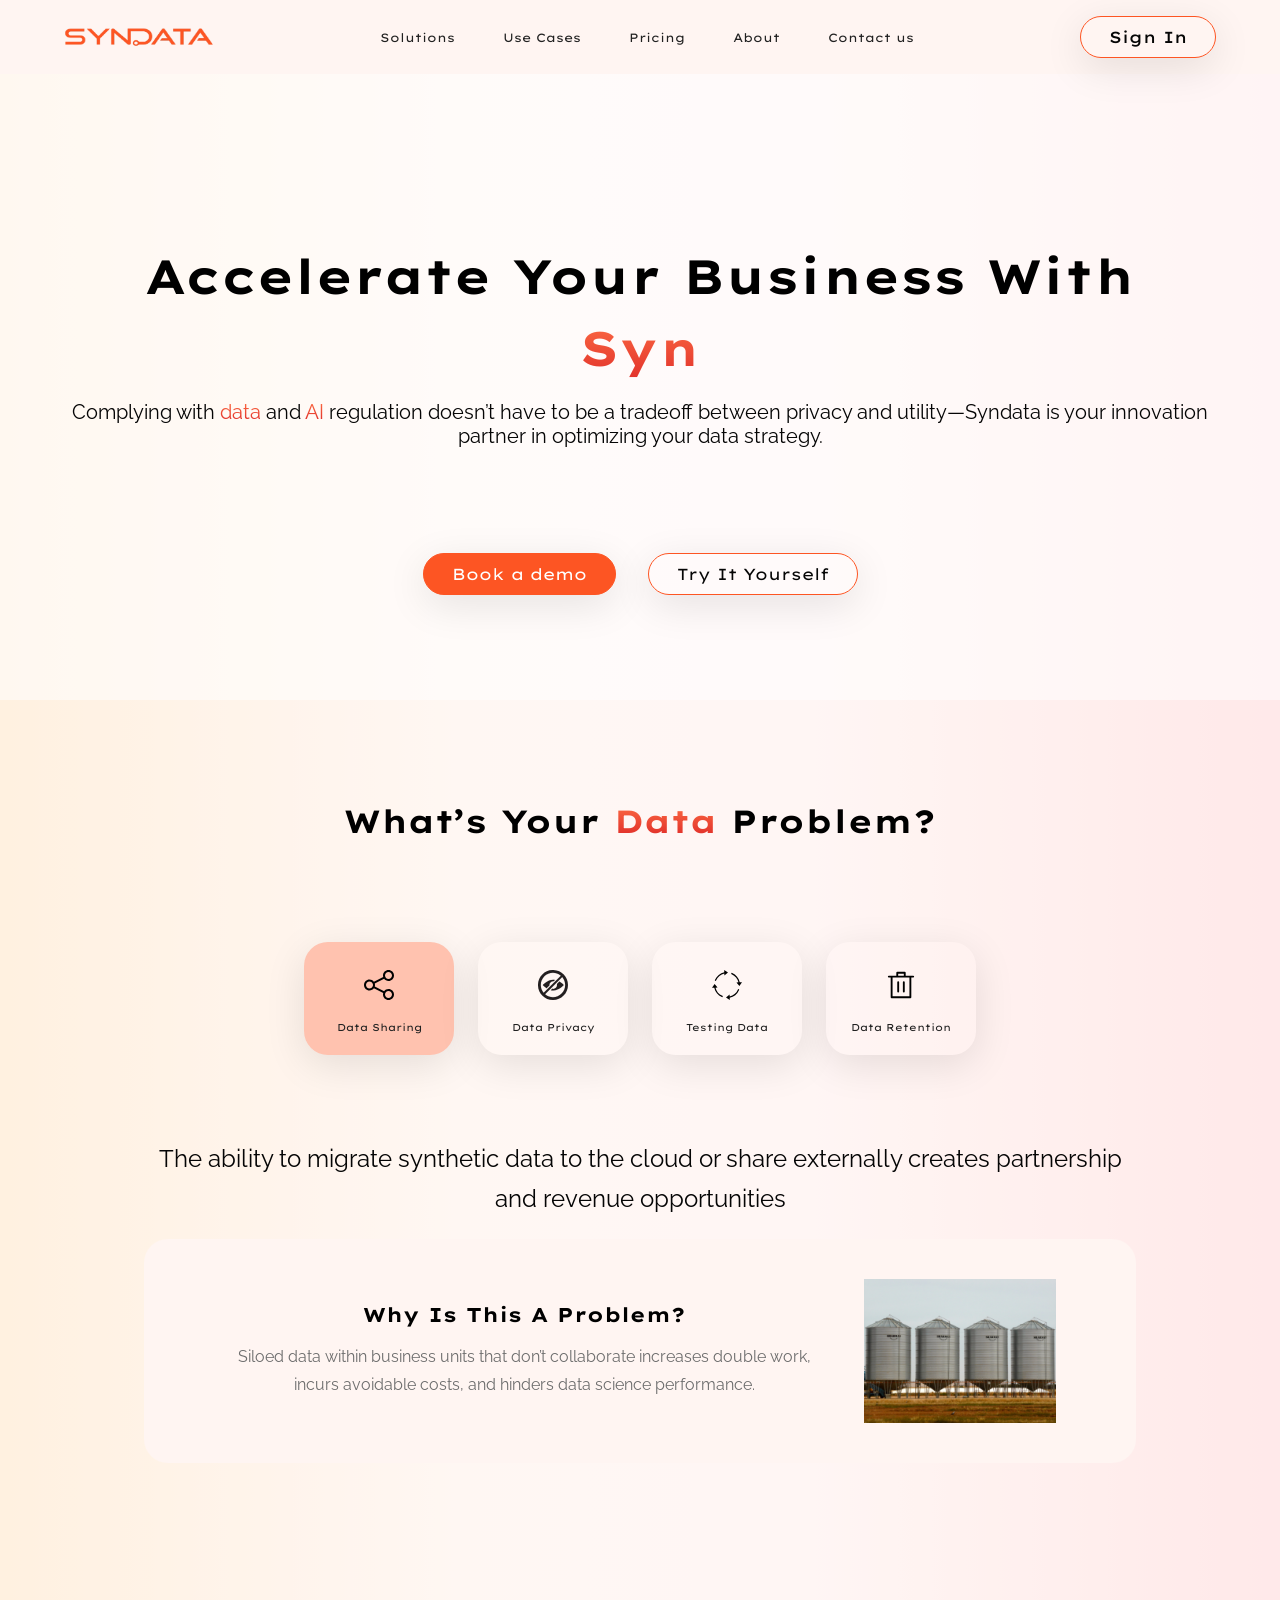
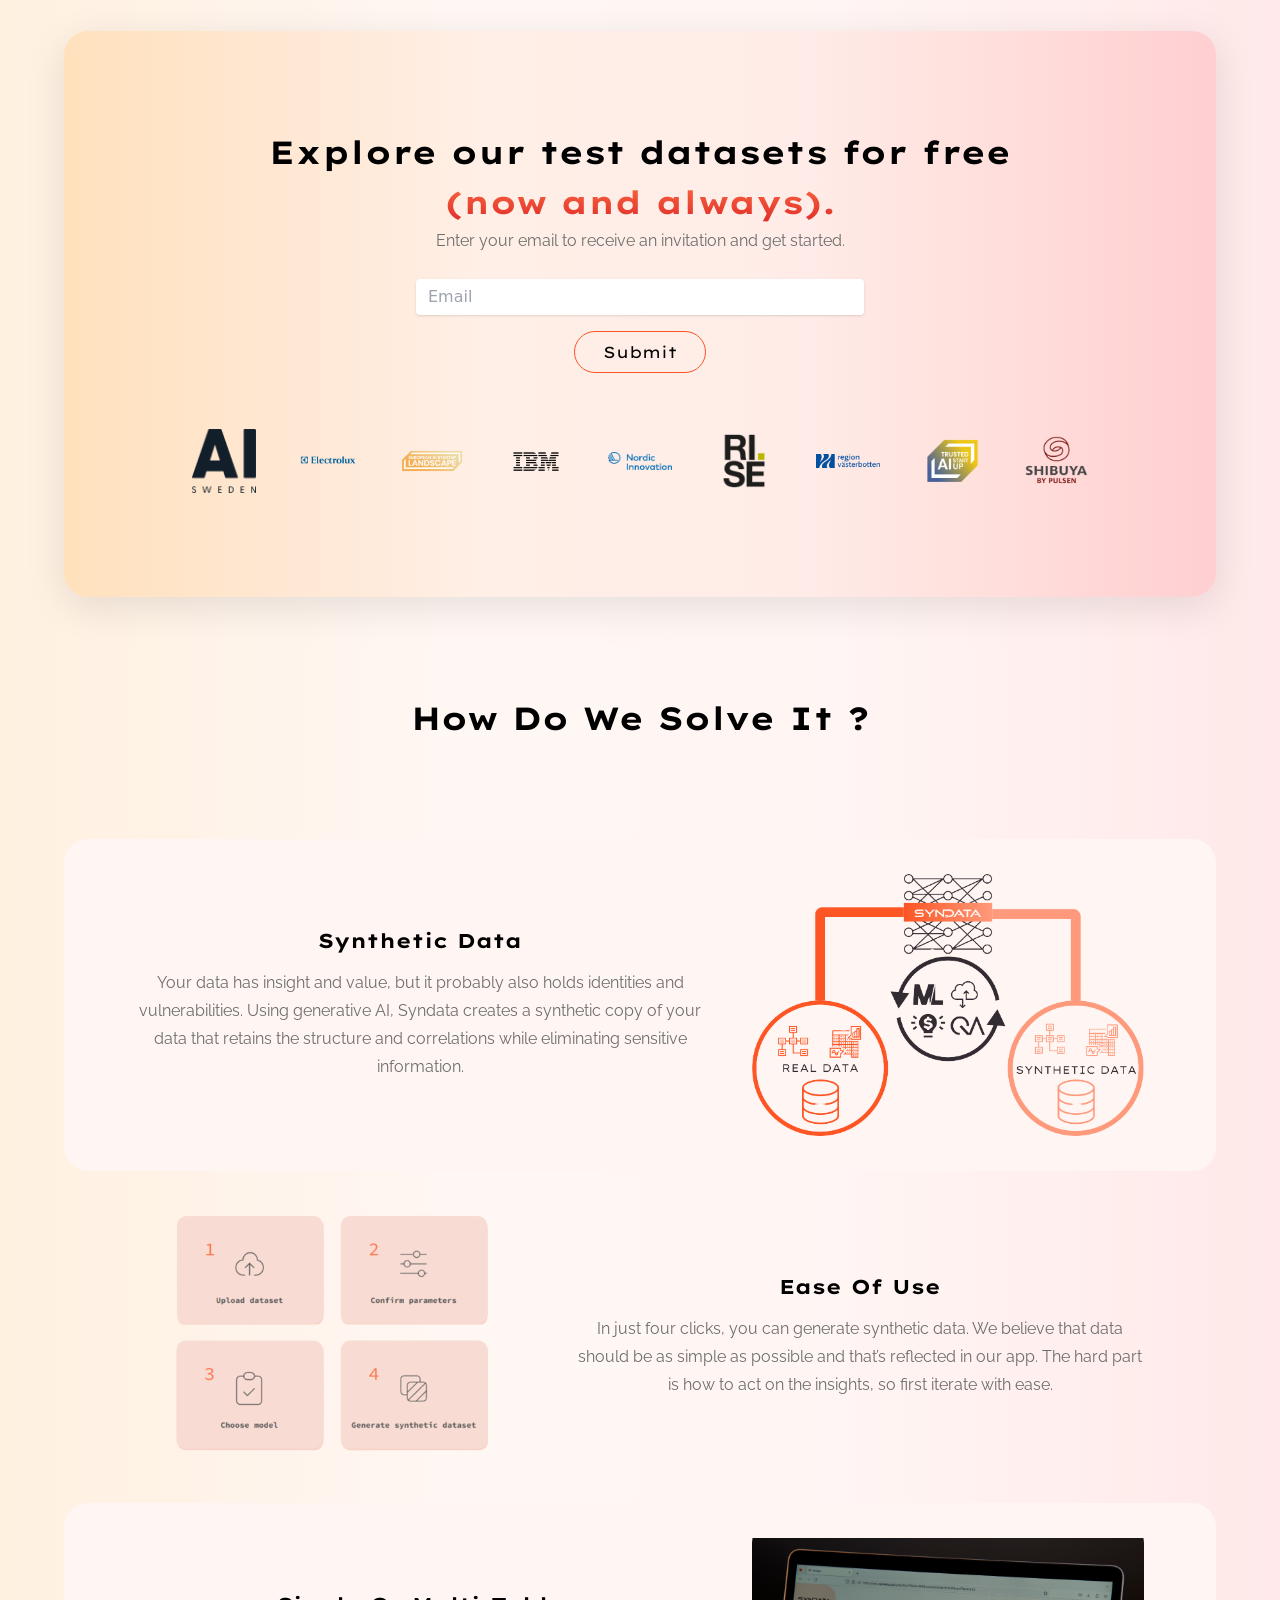
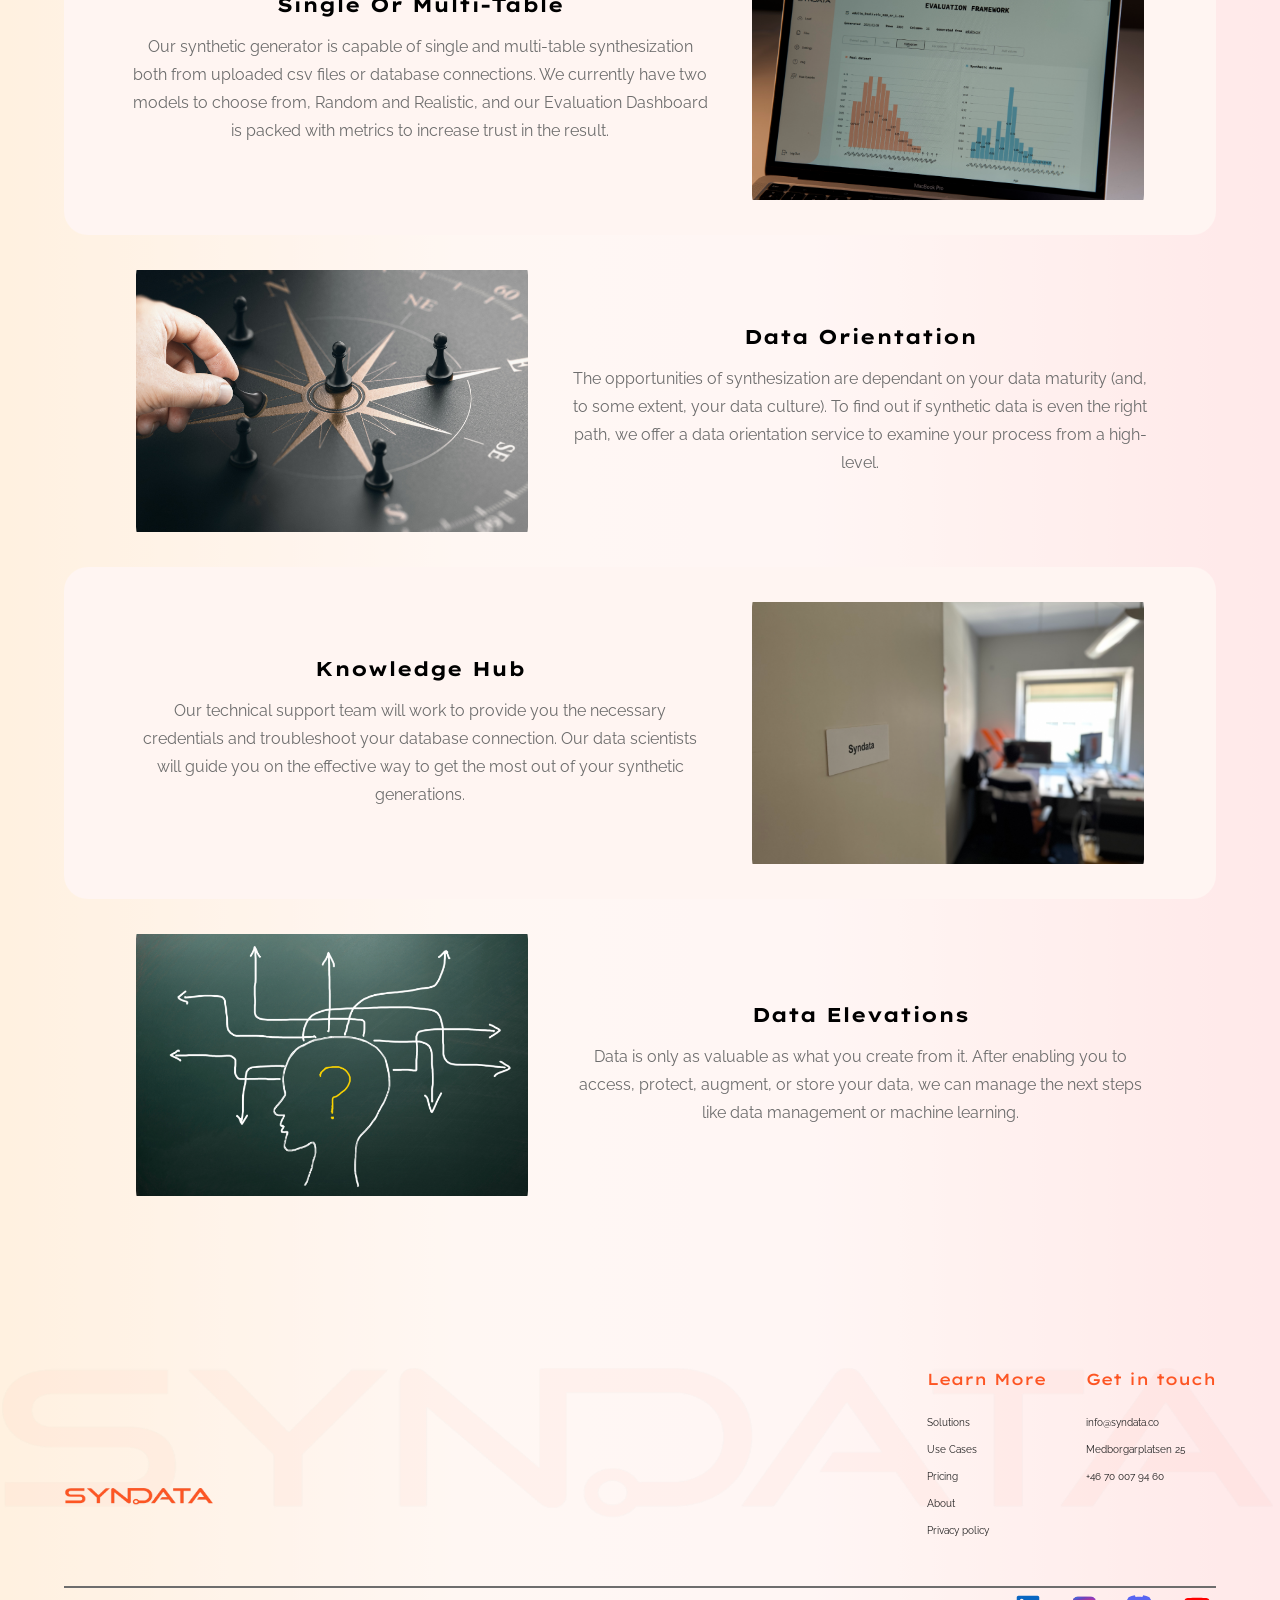
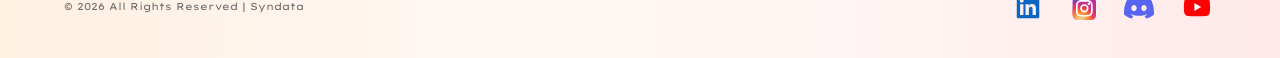
==== commit 62204b84: "Build: (0dd238d7c1d5fc2aaa060d4001f64508c1134d62)" ====
--- a/index.html
+++ b/index.html
@@ -1 +1 @@
-<!doctype html><html lang="en"><head><meta charset="utf-8"/><meta name="viewport" content="width=device-width,initial-scale=1"/><meta name="theme-color" content="#000000"/><meta name="description" content="Syndata webpage"/><link rel="manifest" href="/manifest.json"/><link rel="preconnect" href="https://fonts.googleapis.com"><link rel="preconnect" href="https://fonts.gstatic.com" crossorigin><link href="https://fonts.googleapis.com/css2?family=Lexend+Giga&family=Raleway:wght@300&family=Source+Code+Pro&display=swap" rel="stylesheet"><title>Syndata</title><script defer="defer" src="/static/js/main.c1930b81.js"></script><link href="/static/css/main.3480a8f8.css" rel="stylesheet"></head><body><div id="root"></div></body></html>+<!doctype html><html lang="en"><head><meta charset="utf-8"/><meta name="viewport" content="width=device-width,initial-scale=1"/><meta name="theme-color" content="#000000"/><meta name="description" content="Syndata webpage"/><link rel="manifest" href="/manifest.json"/><link rel="preconnect" href="https://fonts.googleapis.com"><link rel="preconnect" href="https://fonts.gstatic.com" crossorigin><link href="https://fonts.googleapis.com/css2?family=Lexend+Giga&family=Raleway:wght@300&family=Source+Code+Pro&display=swap" rel="stylesheet"><title>Syndata</title><script defer="defer" src="/static/js/main.979f37bf.js"></script><link href="/static/css/main.3480a8f8.css" rel="stylesheet"></head><body><div id="root"></div></body></html>
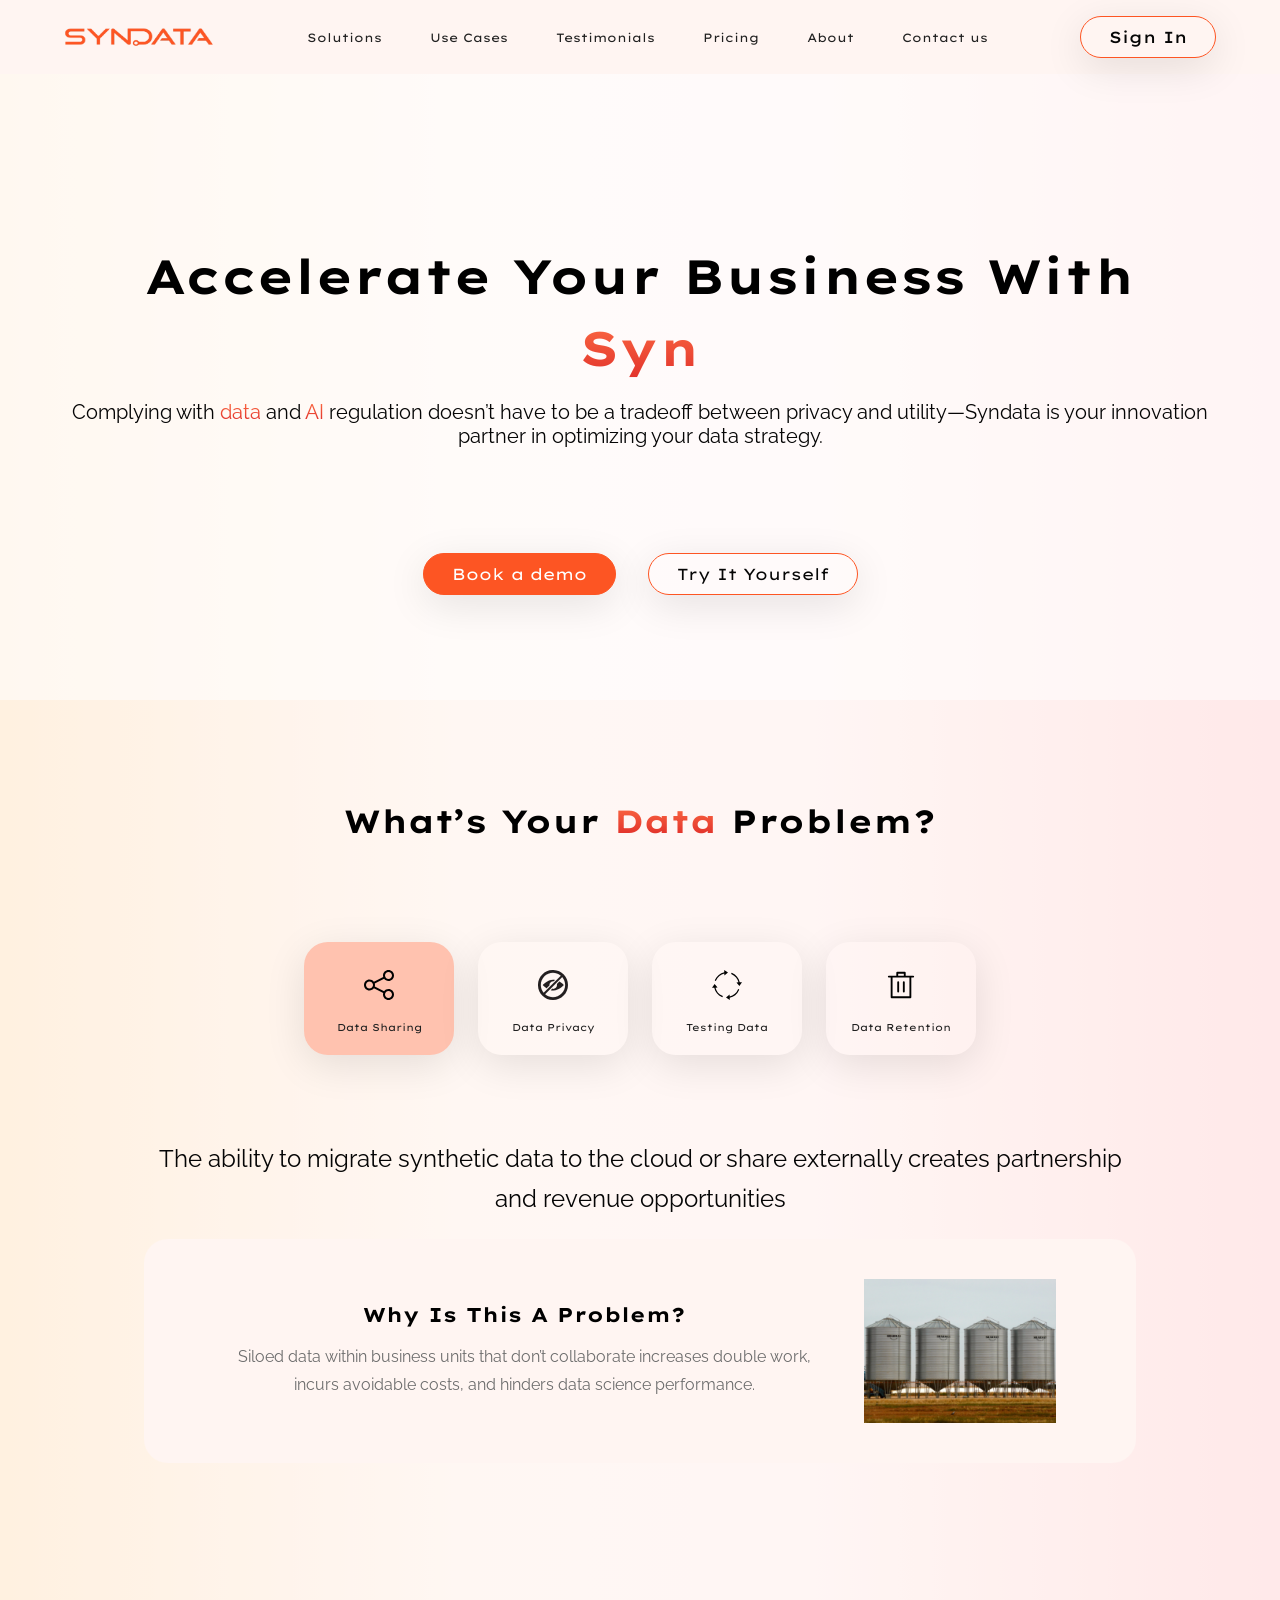
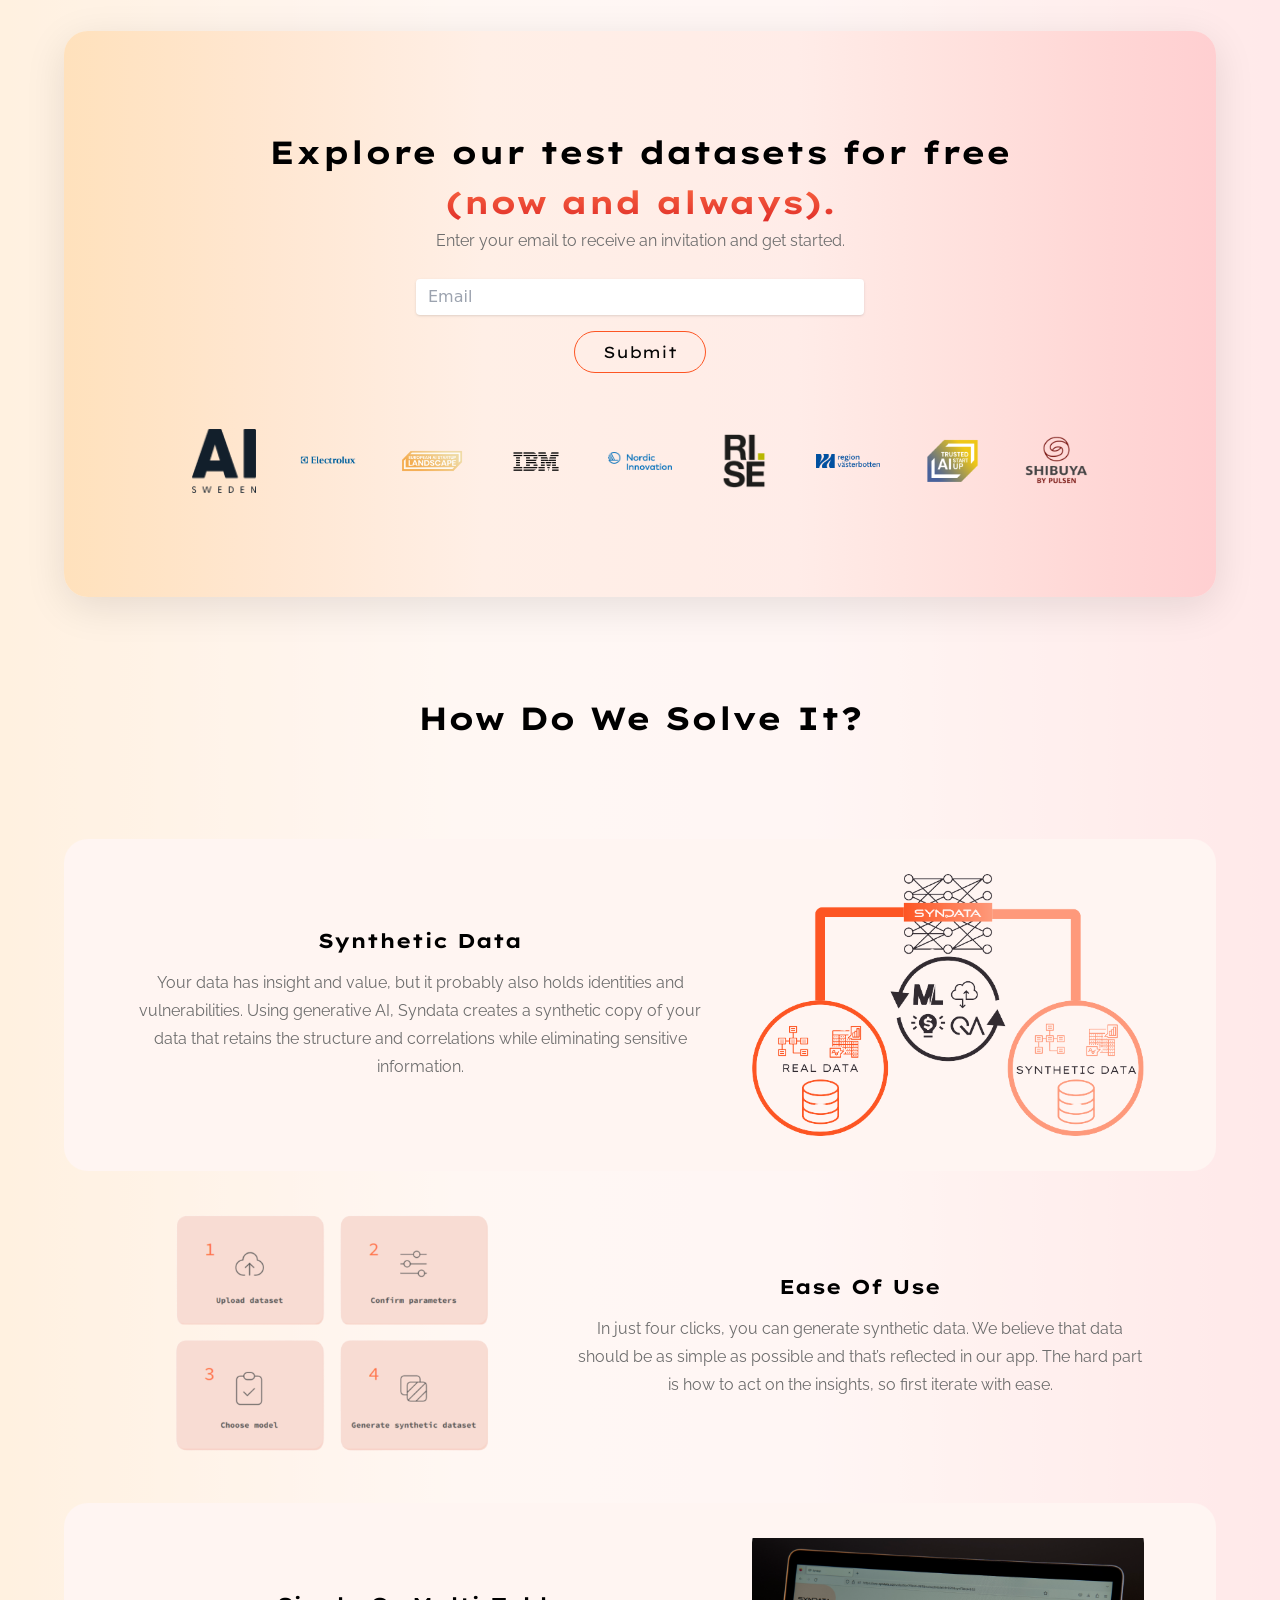
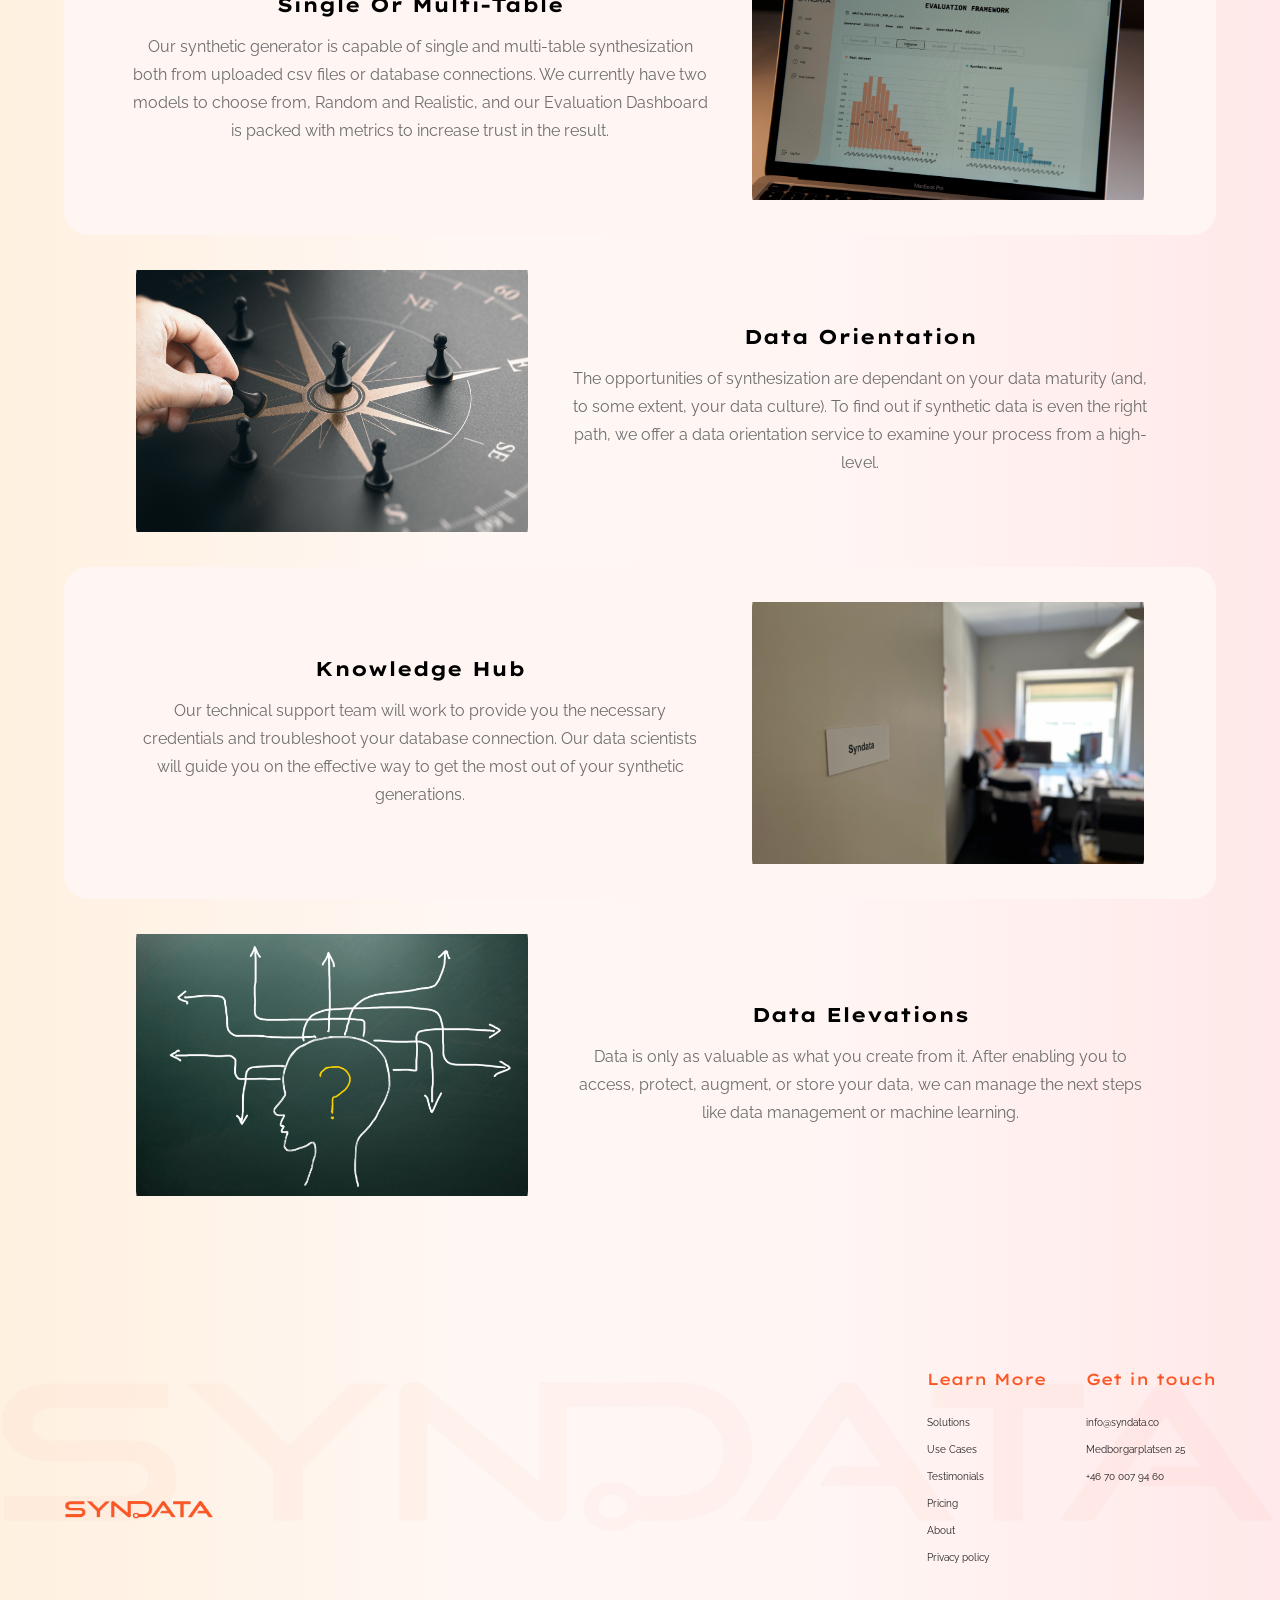
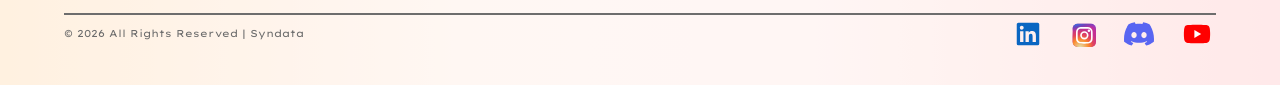
==== commit 3d12ece8: "Build: (d2e59f7478886d9dff7b48f0b7b1cc55be4c5ed0)" ====
--- a/index.html
+++ b/index.html
@@ -1 +1 @@
-<!doctype html><html lang="en"><head><meta charset="utf-8"/><meta name="viewport" content="width=device-width,initial-scale=1"/><meta name="theme-color" content="#000000"/><meta name="description" content="Syndata webpage"/><link rel="manifest" href="/manifest.json"/><link rel="preconnect" href="https://fonts.googleapis.com"><link rel="preconnect" href="https://fonts.gstatic.com" crossorigin><link href="https://fonts.googleapis.com/css2?family=Lexend+Giga&family=Raleway:wght@300&family=Source+Code+Pro&display=swap" rel="stylesheet"><title>Syndata</title><script defer="defer" src="/static/js/main.979f37bf.js"></script><link href="/static/css/main.3480a8f8.css" rel="stylesheet"></head><body><div id="root"></div></body></html>+<!doctype html><html lang="en"><head><meta charset="utf-8"/><meta name="viewport" content="width=device-width,initial-scale=1"/><meta name="theme-color" content="#000000"/><meta name="description" content="Syndata webpage"/><link rel="manifest" href="/manifest.json"/><link rel="preconnect" href="https://fonts.googleapis.com"><link rel="preconnect" href="https://fonts.gstatic.com" crossorigin><link href="https://fonts.googleapis.com/css2?family=Lexend+Giga&family=Raleway:wght@300&family=Source+Code+Pro&display=swap" rel="stylesheet"><title>Syndata</title><script defer="defer" src="/static/js/main.e2628c3d.js"></script><link href="/static/css/main.01433fef.css" rel="stylesheet"></head><body><div id="root"></div></body></html>
--- a/static/css/main.01433fef.css
+++ b/static/css/main.01433fef.css
@@ -0,0 +1,4 @@
+/*
+! tailwindcss v3.3.3 | MIT License | https://tailwindcss.com
+*/*,:after,:before{border:0 solid;box-sizing:border-box}:after,:before{--tw-content:""}html{-webkit-text-size-adjust:100%;-webkit-font-feature-settings:normal;font-feature-settings:normal;font-family:ui-sans-serif,system-ui,-apple-system,BlinkMacSystemFont,Segoe UI,Roboto,Helvetica Neue,Arial,Noto Sans,sans-serif,Apple Color Emoji,Segoe UI Emoji,Segoe UI Symbol,Noto Color Emoji;font-variation-settings:normal;line-height:1.5;tab-size:4}body{line-height:inherit;margin:0}hr{border-top-width:1px;color:inherit;height:0}abbr:where([title]){-webkit-text-decoration:underline dotted;text-decoration:underline dotted}h1,h2,h3,h4,h5,h6{font-size:inherit;font-weight:inherit}a{color:inherit;text-decoration:inherit}b,strong{font-weight:bolder}code,kbd,pre,samp{font-family:ui-monospace,SFMono-Regular,Menlo,Monaco,Consolas,Liberation Mono,Courier New,monospace;font-size:1em}small{font-size:80%}sub,sup{font-size:75%;line-height:0;position:relative;vertical-align:initial}sub{bottom:-.25em}sup{top:-.5em}table{border-collapse:collapse;border-color:inherit;text-indent:0}button,input,optgroup,select,textarea{-webkit-font-feature-settings:inherit;font-feature-settings:inherit;color:inherit;font-family:inherit;font-size:100%;font-variation-settings:inherit;font-weight:inherit;line-height:inherit;margin:0;padding:0}button,select{text-transform:none}[type=button],[type=reset],[type=submit],button{-webkit-appearance:button;background-color:initial;background-image:none}:-moz-focusring{outline:auto}:-moz-ui-invalid{box-shadow:none}progress{vertical-align:initial}::-webkit-inner-spin-button,::-webkit-outer-spin-button{height:auto}[type=search]{-webkit-appearance:textfield;outline-offset:-2px}::-webkit-search-decoration{-webkit-appearance:none}::-webkit-file-upload-button{-webkit-appearance:button;font:inherit}summary{display:list-item}blockquote,dd,dl,figure,h1,h2,h3,h4,h5,h6,hr,p,pre{margin:0}fieldset{margin:0}fieldset,legend{padding:0}menu,ol,ul{list-style:none;margin:0;padding:0}dialog{padding:0}textarea{resize:vertical}input::-webkit-input-placeholder,textarea::-webkit-input-placeholder{color:#9ca3af;opacity:1}input::placeholder,textarea::placeholder{color:#9ca3af;opacity:1}[role=button],button{cursor:pointer}:disabled{cursor:default}audio,canvas,embed,iframe,img,object,svg,video{display:block;vertical-align:middle}img,video{height:auto;max-width:100%}[hidden]{display:none}*,:after,:before{--tw-border-spacing-x:0;--tw-border-spacing-y:0;--tw-translate-x:0;--tw-translate-y:0;--tw-rotate:0;--tw-skew-x:0;--tw-skew-y:0;--tw-scale-x:1;--tw-scale-y:1;--tw-pan-x: ;--tw-pan-y: ;--tw-pinch-zoom: ;--tw-scroll-snap-strictness:proximity;--tw-gradient-from-position: ;--tw-gradient-via-position: ;--tw-gradient-to-position: ;--tw-ordinal: ;--tw-slashed-zero: ;--tw-numeric-figure: ;--tw-numeric-spacing: ;--tw-numeric-fraction: ;--tw-ring-inset: ;--tw-ring-offset-width:0px;--tw-ring-offset-color:#fff;--tw-ring-color:rgba(59,130,246,.5);--tw-ring-offset-shadow:0 0 #0000;--tw-ring-shadow:0 0 #0000;--tw-shadow:0 0 #0000;--tw-shadow-colored:0 0 #0000;--tw-blur: ;--tw-brightness: ;--tw-contrast: ;--tw-grayscale: ;--tw-hue-rotate: ;--tw-invert: ;--tw-saturate: ;--tw-sepia: ;--tw-drop-shadow: ;--tw-backdrop-blur: ;--tw-backdrop-brightness: ;--tw-backdrop-contrast: ;--tw-backdrop-grayscale: ;--tw-backdrop-hue-rotate: ;--tw-backdrop-invert: ;--tw-backdrop-opacity: ;--tw-backdrop-saturate: ;--tw-backdrop-sepia: }::-webkit-backdrop{--tw-border-spacing-x:0;--tw-border-spacing-y:0;--tw-translate-x:0;--tw-translate-y:0;--tw-rotate:0;--tw-skew-x:0;--tw-skew-y:0;--tw-scale-x:1;--tw-scale-y:1;--tw-pan-x: ;--tw-pan-y: ;--tw-pinch-zoom: ;--tw-scroll-snap-strictness:proximity;--tw-gradient-from-position: ;--tw-gradient-via-position: ;--tw-gradient-to-position: ;--tw-ordinal: ;--tw-slashed-zero: ;--tw-numeric-figure: ;--tw-numeric-spacing: ;--tw-numeric-fraction: ;--tw-ring-inset: ;--tw-ring-offset-width:0px;--tw-ring-offset-color:#fff;--tw-ring-color:rgba(59,130,246,.5);--tw-ring-offset-shadow:0 0 #0000;--tw-ring-shadow:0 0 #0000;--tw-shadow:0 0 #0000;--tw-shadow-colored:0 0 #0000;--tw-blur: ;--tw-brightness: ;--tw-contrast: ;--tw-grayscale: ;--tw-hue-rotate: ;--tw-invert: ;--tw-saturate: ;--tw-sepia: ;--tw-drop-shadow: ;--tw-backdrop-blur: ;--tw-backdrop-brightness: ;--tw-backdrop-contrast: ;--tw-backdrop-grayscale: ;--tw-backdrop-hue-rotate: ;--tw-backdrop-invert: ;--tw-backdrop-opacity: ;--tw-backdrop-saturate: ;--tw-backdrop-sepia: }::backdrop{--tw-border-spacing-x:0;--tw-border-spacing-y:0;--tw-translate-x:0;--tw-translate-y:0;--tw-rotate:0;--tw-skew-x:0;--tw-skew-y:0;--tw-scale-x:1;--tw-scale-y:1;--tw-pan-x: ;--tw-pan-y: ;--tw-pinch-zoom: ;--tw-scroll-snap-strictness:proximity;--tw-gradient-from-position: ;--tw-gradient-via-position: ;--tw-gradient-to-position: ;--tw-ordinal: ;--tw-slashed-zero: ;--tw-numeric-figure: ;--tw-numeric-spacing: ;--tw-numeric-fraction: ;--tw-ring-inset: ;--tw-ring-offset-width:0px;--tw-ring-offset-color:#fff;--tw-ring-color:rgba(59,130,246,.5);--tw-ring-offset-shadow:0 0 #0000;--tw-ring-shadow:0 0 #0000;--tw-shadow:0 0 #0000;--tw-shadow-colored:0 0 #0000;--tw-blur: ;--tw-brightness: ;--tw-contrast: ;--tw-grayscale: ;--tw-hue-rotate: ;--tw-invert: ;--tw-saturate: ;--tw-sepia: ;--tw-drop-shadow: ;--tw-backdrop-blur: ;--tw-backdrop-brightness: ;--tw-backdrop-contrast: ;--tw-backdrop-grayscale: ;--tw-backdrop-hue-rotate: ;--tw-backdrop-invert: ;--tw-backdrop-opacity: ;--tw-backdrop-saturate: ;--tw-backdrop-sepia: }.max-container{margin:0 auto;max-width:1440px}.FadeEffect{background:hsla(0,0%,100%,.54)}.Background{background-image:linear-gradient(90deg,#ffe1bc,#ffe4c7,#ffe7d2,#ffebdc,#ffefe6,#ffeee7,#ffede7,#ffece8,#ffe5e1,#ffdedb,#ffd6d5,#ffcfd1)}.fixed{position:fixed}.absolute{position:absolute}.relative{position:relative}.inset-0{inset:0}.bottom-0{bottom:0}.top-0{top:0}.z-10{z-index:10}.z-50{z-index:50}.m-0{margin:0}.m-10{margin:2.5rem}.m-3{margin:.75rem}.m-auto{margin:auto}.mx-20{margin-left:5rem;margin-right:5rem}.mx-auto{margin-left:auto;margin-right:auto}.my-10{margin-bottom:2.5rem;margin-top:2.5rem}.my-4{margin-bottom:1rem;margin-top:1rem}.mb-3{margin-bottom:.75rem}.mb-4{margin-bottom:1rem}.mb-6{margin-bottom:1.5rem}.ml-2{margin-left:.5rem}.mt-10{margin-top:2.5rem}.mt-12{margin-top:3rem}.mt-2{margin-top:.5rem}.mt-20{margin-top:5rem}.mt-24{margin-top:6rem}.mt-3{margin-top:.75rem}.mt-32{margin-top:8rem}.mt-4{margin-top:1rem}.mt-5{margin-top:1.25rem}.mt-6{margin-top:1.5rem}.mt-8{margin-top:2rem}.block{display:block}.flex{display:flex}.table{display:table}.grid{display:grid}.hidden{display:none}.h-20{height:5rem}.h-24{height:6rem}.h-32{height:8rem}.h-48{height:12rem}.h-5{height:1.25rem}.h-\[29px\]{height:29px}.h-\[300px\]{height:300px}.h-\[350px\]{height:350px}.h-\[400px\]{height:400px}.h-full{height:100%}.h-screen{height:100vh}.min-h-screen{min-height:100vh}.w-1\/3{width:33.333333%}.w-20{width:5rem}.w-3\/4{width:75%}.w-32{width:8rem}.w-48{width:12rem}.w-5{width:1.25rem}.w-72{width:18rem}.w-\[150px\]{width:150px}.w-\[400px\]{width:400px}.w-\[600px\]{width:600px}.w-full{width:100%}.max-w-lg{max-width:32rem}.max-w-md{max-width:28rem}.max-w-screen-xl{max-width:1280px}.max-w-sm{max-width:24rem}.flex-1{flex:1 1}.flex-shrink{flex-shrink:1}.flex-grow{flex-grow:1}.transform{-webkit-transform:translate(var(--tw-translate-x),var(--tw-translate-y)) rotate(var(--tw-rotate)) skewX(var(--tw-skew-x)) skewY(var(--tw-skew-y)) scaleX(var(--tw-scale-x)) scaleY(var(--tw-scale-y));transform:translate(var(--tw-translate-x),var(--tw-translate-y)) rotate(var(--tw-rotate)) skewX(var(--tw-skew-x)) skewY(var(--tw-skew-y)) scaleX(var(--tw-scale-x)) scaleY(var(--tw-scale-y))}@-webkit-keyframes ping{75%,to{opacity:0;-webkit-transform:scale(2);transform:scale(2)}}@keyframes ping{75%,to{opacity:0;-webkit-transform:scale(2);transform:scale(2)}}.animate-ping{-webkit-animation:ping 1s cubic-bezier(0,0,.2,1) infinite;animation:ping 1s cubic-bezier(0,0,.2,1) infinite}.cursor-pointer{cursor:pointer}.resize-none{resize:none}.resize{resize:both}.list-inside{list-style-position:inside}.appearance-none{-webkit-appearance:none;appearance:none}.grid-cols-1{grid-template-columns:repeat(1,minmax(0,1fr))}.flex-row{flex-direction:row}.flex-col{flex-direction:column}.flex-wrap{flex-wrap:wrap}.items-start{align-items:flex-start}.items-center{align-items:center}.justify-start{justify-content:flex-start}.justify-end{justify-content:flex-end}.justify-center{justify-content:center}.justify-between{justify-content:space-between}.justify-around{justify-content:space-around}.justify-items-center{justify-items:center}.gap-10{gap:2.5rem}.gap-12{gap:3rem}.gap-14{gap:3.5rem}.gap-2{gap:.5rem}.gap-20{gap:5rem}.gap-5{gap:1.25rem}.gap-6{gap:1.5rem}.gap-8{gap:2rem}.gap-x-6{-webkit-column-gap:1.5rem;column-gap:1.5rem}.overflow-auto{overflow:auto}.overflow-hidden{overflow:hidden}.overflow-scroll{overflow:scroll}.overflow-x-hidden{overflow-x:hidden}.rounded{border-radius:.25rem}.rounded-3xl{border-radius:1.5rem}.rounded-full{border-radius:9999px}.rounded-lg{border-radius:.5rem}.rounded-xl{border-radius:.75rem}.border{border-width:1px}.border-t-2{border-top-width:2px}.border-none{border-style:none}.border-gray{--tw-border-opacity:1;border-color:rgb(109 109 109/var(--tw-border-opacity))}.border-orange{--tw-border-opacity:1;border-color:rgb(253 85 35/var(--tw-border-opacity))}.border-red-600{--tw-border-opacity:1;border-color:rgb(220 38 38/var(--tw-border-opacity))}.bg-gray{--tw-bg-opacity:1;background-color:rgb(109 109 109/var(--tw-bg-opacity))}.bg-lite-orange{--tw-bg-opacity:1;background-color:rgb(255 194 175/var(--tw-bg-opacity))}.bg-lite-pink{--tw-bg-opacity:1;background-color:rgb(255 245 242/var(--tw-bg-opacity))}.bg-orange{--tw-bg-opacity:1;background-color:rgb(253 85 35/var(--tw-bg-opacity))}.bg-white{--tw-bg-opacity:1;background-color:rgb(255 255 255/var(--tw-bg-opacity))}.bg-syndata-logo{background-image:url(/static/media/syndata-logo-orange.b71d28aece8a7b0641fe.png)}.bg-repeat{background-repeat:repeat}.fill-current{fill:currentColor}.object-contain{object-fit:contain}.object-cover{object-fit:cover}.p-1{padding:.25rem}.p-10{padding:2.5rem}.p-2{padding:.5rem}.p-3{padding:.75rem}.p-4{padding:1rem}.p-5{padding:1.25rem}.p-6{padding:1.5rem}.p-8{padding:2rem}.px-2{padding-left:.5rem;padding-right:.5rem}.px-20{padding-left:5rem;padding-right:5rem}.px-3{padding-left:.75rem;padding-right:.75rem}.px-7{padding-left:1.75rem;padding-right:1.75rem}.px-8{padding-left:2rem;padding-right:2rem}.py-16{padding-bottom:4rem;padding-top:4rem}.py-2{padding-bottom:.5rem;padding-top:.5rem}.py-3{padding-bottom:.75rem;padding-top:.75rem}.py-4{padding-bottom:1rem;padding-top:1rem}.py-5{padding-bottom:1.25rem;padding-top:1.25rem}.py-6{padding-bottom:1.5rem;padding-top:1.5rem}.pb-1{padding-bottom:.25rem}.pb-10{padding-bottom:2.5rem}.pb-20{padding-bottom:5rem}.pb-5{padding-bottom:1.25rem}.pb-8{padding-bottom:2rem}.pl-10{padding-left:2.5rem}.pl-5{padding-left:1.25rem}.pt-2{padding-top:.5rem}.pt-3{padding-top:.75rem}.pt-5{padding-top:1.25rem}.pt-6{padding-top:1.5rem}.text-left{text-align:left}.text-center{text-align:center}.text-justify{text-align:justify}.text-start{text-align:start}.font-lexendgiga{font-family:lexend giga,sans-serif}.font-raleway{font-family:Raleway,sans-serif}.text-2xl{font-size:24px;line-height:29.26px}.text-3xl{font-size:32px;line-height:50px}.text-4xl{font-size:46px;line-height:68px}.text-\[48px\]{font-size:48px}.text-\[62px\]{font-size:62px}.text-base{font-size:16px;line-height:19.5px}.text-lg{font-size:18px;line-height:21.94px}.text-sm{font-size:12px;line-height:20px}.text-xl{font-size:20px;line-height:24.38px}.text-xs{font-size:10px;line-height:16px}.font-\[9px\]{font-weight:9px}.font-bold{font-weight:700}.font-medium{font-weight:500}.font-semibold{font-weight:600}.uppercase{text-transform:uppercase}.capitalize{text-transform:capitalize}.leading-10{line-height:2.5rem}.leading-6{line-height:1.5rem}.leading-7{line-height:1.75rem}.leading-none{line-height:1}.leading-normal{line-height:1.5}.leading-tight{line-height:1.25}.text-black{--tw-text-opacity:1;color:rgb(5 5 5/var(--tw-text-opacity))}.text-dark-gray{--tw-text-opacity:1;color:rgb(183 183 183/var(--tw-text-opacity))}.text-gray{--tw-text-opacity:1;color:rgb(109 109 109/var(--tw-text-opacity))}.text-green-600{--tw-text-opacity:1;color:rgb(22 163 74/var(--tw-text-opacity))}.text-orange{--tw-text-opacity:1;color:rgb(253 85 35/var(--tw-text-opacity))}.text-pitch-black{--tw-text-opacity:1;color:rgb(33 33 33/var(--tw-text-opacity))}.text-red-600{--tw-text-opacity:1;color:rgb(220 38 38/var(--tw-text-opacity))}.text-white{--tw-text-opacity:1;color:rgb(255 255 255/var(--tw-text-opacity))}.opacity-25{opacity:.25}.opacity-50{opacity:.5}.shadow{--tw-shadow:0 1px 3px 0 rgba(0,0,0,.1),0 1px 2px -1px rgba(0,0,0,.1);--tw-shadow-colored:0 1px 3px 0 var(--tw-shadow-color),0 1px 2px -1px var(--tw-shadow-color)}.shadow,.shadow-3xl{box-shadow:0 0 #0000,0 0 #0000,var(--tw-shadow);box-shadow:var(--tw-ring-offset-shadow,0 0 #0000),var(--tw-ring-shadow,0 0 #0000),var(--tw-shadow)}.shadow-3xl{--tw-shadow:0 10px 40px rgba(0,0,0,.1);--tw-shadow-colored:0 10px 40px var(--tw-shadow-color)}.shadow-lg{--tw-shadow:0 10px 15px -3px rgba(0,0,0,.1),0 4px 6px -4px rgba(0,0,0,.1);--tw-shadow-colored:0 10px 15px -3px var(--tw-shadow-color),0 4px 6px -4px var(--tw-shadow-color);box-shadow:0 0 #0000,0 0 #0000,var(--tw-shadow);box-shadow:var(--tw-ring-offset-shadow,0 0 #0000),var(--tw-ring-shadow,0 0 #0000),var(--tw-shadow)}.padding{padding:3rem 2rem}@media (min-width:640px){.padding{padding:6rem 4rem}}.padding-x{padding-left:2rem;padding-right:2rem}@media (min-width:640px){.padding-x{padding-left:4rem;padding-right:4rem}}.padding-y{padding-bottom:3rem;padding-top:3rem}@media (min-width:640px){.padding-y{padding-bottom:6rem;padding-top:6rem}}.padding-t{padding-top:3rem}@media (min-width:640px){.padding-t{padding-top:6rem}}.padding-b{padding-bottom:3rem}@media (min-width:640px){.padding-b{padding-bottom:6rem}}.info-text{--tw-text-opacity:1;color:rgb(109 109 109/var(--tw-text-opacity));font-family:Raleway,sans-serif;font-size:16px;line-height:19.5px;line-height:1.75rem}.title-text{font-family:lexend giga,sans-serif;font-size:32px;font-weight:700;line-height:50px}@media not all and (min-width:640px){.title-text{font-size:18px;line-height:62px}}.background-logo{background-image:url(/static/media/syndata-logo-orange.b71d28aece8a7b0641fe.png);background-position:50%;background-repeat:no-repeat;background-size:contain}.active{--tw-gradient-from:#ca8a04 var(--tw-gradient-from-position);--tw-gradient-to:rgba(202,138,4,0) var(--tw-gradient-to-position);--tw-gradient-stops:var(--tw-gradient-from),var(--tw-gradient-to);--tw-gradient-to:#dc2626 var(--tw-gradient-to-position);-webkit-background-clip:text;background-clip:text;background-image:linear-gradient(to right,var(--tw-gradient-stops));color:transparent}.nav-background{--tw-bg-opacity:1;background-color:rgb(255 245 242/var(--tw-bg-opacity));position:fixed}.gradient-text{--tw-gradient-from:#ff7246 var(--tw-gradient-from-position);--tw-gradient-to:rgba(255,114,70,0) var(--tw-gradient-to-position);--tw-gradient-stops:var(--tw-gradient-from),var(--tw-gradient-to);--tw-gradient-to:#dc2626 var(--tw-gradient-to-position);-webkit-background-clip:text;background-clip:text;background-image:linear-gradient(to bottom,var(--tw-gradient-stops));color:transparent}.flex-view{align-items:center;display:flex;justify-content:center;justify-items:center}*{box-sizing:border-box;margin:0;padding:0;scroll-behavior:smooth}.hover\:FadeEffect:hover{background:hsla(0,0%,100%,.54)}.hover\:scale-110:hover{--tw-scale-x:1.1;--tw-scale-y:1.1;-webkit-transform:translate(var(--tw-translate-x),var(--tw-translate-y)) rotate(var(--tw-rotate)) skewX(var(--tw-skew-x)) skewY(var(--tw-skew-y)) scaleX(var(--tw-scale-x)) scaleY(var(--tw-scale-y));transform:translate(var(--tw-translate-x),var(--tw-translate-y)) rotate(var(--tw-rotate)) skewX(var(--tw-skew-x)) skewY(var(--tw-skew-y)) scaleX(var(--tw-scale-x)) scaleY(var(--tw-scale-y))}@-webkit-keyframes bounce{0%,to{-webkit-animation-timing-function:cubic-bezier(.8,0,1,1);animation-timing-function:cubic-bezier(.8,0,1,1);-webkit-transform:translateY(-25%);transform:translateY(-25%)}50%{-webkit-animation-timing-function:cubic-bezier(0,0,.2,1);animation-timing-function:cubic-bezier(0,0,.2,1);-webkit-transform:none;transform:none}}@keyframes bounce{0%,to{-webkit-animation-timing-function:cubic-bezier(.8,0,1,1);animation-timing-function:cubic-bezier(.8,0,1,1);-webkit-transform:translateY(-25%);transform:translateY(-25%)}50%{-webkit-animation-timing-function:cubic-bezier(0,0,.2,1);animation-timing-function:cubic-bezier(0,0,.2,1);-webkit-transform:none;transform:none}}.hover\:animate-bounce:hover{-webkit-animation:bounce 1s infinite;animation:bounce 1s infinite}@-webkit-keyframes fadeIn{0%{opacity:0}to{opacity:1}}@keyframes fadeIn{0%{opacity:0}to{opacity:1}}.hover\:animate-fadeIn:hover{-webkit-animation:fadeIn 2s ease-in forwards;animation:fadeIn 2s ease-in forwards}.hover\:cursor-pointer:hover{cursor:pointer}.hover\:bg-lite-orange:hover{--tw-bg-opacity:1;background-color:rgb(255 194 175/var(--tw-bg-opacity))}.hover\:bg-lite-pink:hover{--tw-bg-opacity:1;background-color:rgb(255 245 242/var(--tw-bg-opacity))}.hover\:bg-orange:hover{--tw-bg-opacity:1;background-color:rgb(253 85 35/var(--tw-bg-opacity))}.hover\:bg-semi-orange:hover{--tw-bg-opacity:1;background-color:rgb(255 114 70/var(--tw-bg-opacity))}.hover\:text-orange:hover{--tw-text-opacity:1;color:rgb(253 85 35/var(--tw-text-opacity))}.hover\:text-white:hover{--tw-text-opacity:1;color:rgb(255 255 255/var(--tw-text-opacity))}.hover\:shadow-3xl:hover{--tw-shadow:0 10px 40px rgba(0,0,0,.1);--tw-shadow-colored:0 10px 40px var(--tw-shadow-color);box-shadow:0 0 #0000,0 0 #0000,var(--tw-shadow);box-shadow:var(--tw-ring-offset-shadow,0 0 #0000),var(--tw-ring-shadow,0 0 #0000),var(--tw-shadow)}.focus\:outline-none:focus{outline:2px solid transparent;outline-offset:2px}.disabled\:cursor-none:disabled{cursor:none}.disabled\:opacity-25:disabled{opacity:.25}@media not all and (min-width:1024px){.max-lg\:right-0{right:0}.max-lg\:top-1{top:.25rem}.max-lg\:m-0{margin:0}.max-lg\:mt-20{margin-top:5rem}.max-lg\:block{display:block}.max-lg\:hidden{display:none}.max-lg\:h-16{height:4rem}.max-lg\:h-\[250px\]{height:250px}.max-lg\:h-\[500px\]{height:500px}.max-lg\:w-16{width:4rem}.max-lg\:w-\[150px\]{width:150px}.max-lg\:w-full{width:100%}.max-lg\:max-w-sm{max-width:24rem}.max-lg\:max-w-xs{max-width:20rem}.max-lg\:flex-1{flex:1 1}.max-lg\:flex-row{flex-direction:row}.max-lg\:flex-col{flex-direction:column}.max-lg\:flex-col-reverse{flex-direction:column-reverse}.max-lg\:justify-center{justify-content:center}.max-lg\:gap-1{gap:.25rem}.max-lg\:gap-2{gap:.5rem}.max-lg\:gap-3{gap:.75rem}.max-lg\:gap-8{gap:2rem}.max-lg\:bg-lite-pink{--tw-bg-opacity:1;background-color:rgb(255 245 242/var(--tw-bg-opacity))}.max-lg\:p-0{padding:0}.max-lg\:p-2{padding:.5rem}.max-lg\:px-0{padding-left:0;padding-right:0}.max-lg\:px-5{padding-left:1.25rem;padding-right:1.25rem}.max-lg\:px-6{padding-left:1.5rem;padding-right:1.5rem}.max-lg\:py-2{padding-bottom:.5rem;padding-top:.5rem}.max-lg\:pb-3{padding-bottom:.75rem}.max-lg\:pb-5{padding-bottom:1.25rem}.max-lg\:pt-0{padding-top:0}.max-lg\:pt-3{padding-top:.75rem}.max-lg\:text-\[42px\]{font-size:42px}.max-lg\:text-base{font-size:16px;line-height:19.5px}.max-lg\:text-lg{font-size:18px;line-height:21.94px}.max-lg\:text-sm{font-size:12px;line-height:20px}.max-lg\:text-xl{font-size:20px;line-height:24.38px}.max-lg\:text-xs{font-size:10px;line-height:16px}.max-lg\:nav-background{--tw-bg-opacity:1;background-color:rgb(255 245 242/var(--tw-bg-opacity));position:fixed}}@media not all and (min-width:768px){.max-md\:flex-col{flex-direction:column}.max-md\:pt-24{padding-top:6rem}}@media not all and (min-width:640px){.max-sm\:flex-col{flex-direction:column}.max-sm\:items-center{align-items:center}.max-sm\:text-\[32px\]{font-size:32px}.max-sm\:text-\[60px\]{font-size:60px}.max-sm\:leading-\[32px\]{line-height:32px}.max-sm\:leading-\[72px\]{line-height:72px}}@media (min-width:640px){.sm\:w-\[150px\]{width:150px}.sm\:min-w-\[150px\]{min-width:150px}.sm\:max-w-2xl{max-width:42rem}.sm\:max-w-6xl{max-width:72rem}.sm\:max-w-xl{max-width:36rem}}@media (min-width:768px){.md\:mb-0{margin-bottom:0}.md\:grid-cols-2{grid-template-columns:repeat(2,minmax(0,1fr))}.md\:grid-cols-3{grid-template-columns:repeat(3,minmax(0,1fr))}.md\:px-12{padding-left:3rem;padding-right:3rem}}@media (min-width:1024px){.lg\:w-2\/4{width:50%}.lg\:max-w-lg{max-width:32rem}.lg\:max-w-xl{max-width:36rem}.lg\:flex-row{flex-direction:row}.lg\:gap-10{gap:2.5rem}.lg\:gap-x-12{-webkit-column-gap:3rem;column-gap:3rem}.lg\:px-16{padding-left:4rem;padding-right:4rem}.lg\:text-3xl{font-size:32px;line-height:50px}}@media (min-width:1280px){.xl\:h-\[700px\]{height:700px}.xl\:px-32{padding-left:8rem;padding-right:8rem}}@media (min-width:1440px){.wide\:mr-24{margin-right:6rem}}[data-aos][data-aos][data-aos-duration="50"],body[data-aos-duration="50"] [data-aos]{transition-duration:50ms}[data-aos][data-aos][data-aos-delay="50"],body[data-aos-delay="50"] [data-aos]{transition-delay:0}[data-aos][data-aos][data-aos-delay="50"].aos-animate,body[data-aos-delay="50"] [data-aos].aos-animate{transition-delay:50ms}[data-aos][data-aos][data-aos-duration="100"],body[data-aos-duration="100"] [data-aos]{transition-duration:.1s}[data-aos][data-aos][data-aos-delay="100"],body[data-aos-delay="100"] [data-aos]{transition-delay:0}[data-aos][data-aos][data-aos-delay="100"].aos-animate,body[data-aos-delay="100"] [data-aos].aos-animate{transition-delay:.1s}[data-aos][data-aos][data-aos-duration="150"],body[data-aos-duration="150"] [data-aos]{transition-duration:.15s}[data-aos][data-aos][data-aos-delay="150"],body[data-aos-delay="150"] [data-aos]{transition-delay:0}[data-aos][data-aos][data-aos-delay="150"].aos-animate,body[data-aos-delay="150"] [data-aos].aos-animate{transition-delay:.15s}[data-aos][data-aos][data-aos-duration="200"],body[data-aos-duration="200"] [data-aos]{transition-duration:.2s}[data-aos][data-aos][data-aos-delay="200"],body[data-aos-delay="200"] [data-aos]{transition-delay:0}[data-aos][data-aos][data-aos-delay="200"].aos-animate,body[data-aos-delay="200"] [data-aos].aos-animate{transition-delay:.2s}[data-aos][data-aos][data-aos-duration="250"],body[data-aos-duration="250"] [data-aos]{transition-duration:.25s}[data-aos][data-aos][data-aos-delay="250"],body[data-aos-delay="250"] [data-aos]{transition-delay:0}[data-aos][data-aos][data-aos-delay="250"].aos-animate,body[data-aos-delay="250"] [data-aos].aos-animate{transition-delay:.25s}[data-aos][data-aos][data-aos-duration="300"],body[data-aos-duration="300"] [data-aos]{transition-duration:.3s}[data-aos][data-aos][data-aos-delay="300"],body[data-aos-delay="300"] [data-aos]{transition-delay:0}[data-aos][data-aos][data-aos-delay="300"].aos-animate,body[data-aos-delay="300"] [data-aos].aos-animate{transition-delay:.3s}[data-aos][data-aos][data-aos-duration="350"],body[data-aos-duration="350"] [data-aos]{transition-duration:.35s}[data-aos][data-aos][data-aos-delay="350"],body[data-aos-delay="350"] [data-aos]{transition-delay:0}[data-aos][data-aos][data-aos-delay="350"].aos-animate,body[data-aos-delay="350"] [data-aos].aos-animate{transition-delay:.35s}[data-aos][data-aos][data-aos-duration="400"],body[data-aos-duration="400"] [data-aos]{transition-duration:.4s}[data-aos][data-aos][data-aos-delay="400"],body[data-aos-delay="400"] [data-aos]{transition-delay:0}[data-aos][data-aos][data-aos-delay="400"].aos-animate,body[data-aos-delay="400"] [data-aos].aos-animate{transition-delay:.4s}[data-aos][data-aos][data-aos-duration="450"],body[data-aos-duration="450"] [data-aos]{transition-duration:.45s}[data-aos][data-aos][data-aos-delay="450"],body[data-aos-delay="450"] [data-aos]{transition-delay:0}[data-aos][data-aos][data-aos-delay="450"].aos-animate,body[data-aos-delay="450"] [data-aos].aos-animate{transition-delay:.45s}[data-aos][data-aos][data-aos-duration="500"],body[data-aos-duration="500"] [data-aos]{transition-duration:.5s}[data-aos][data-aos][data-aos-delay="500"],body[data-aos-delay="500"] [data-aos]{transition-delay:0}[data-aos][data-aos][data-aos-delay="500"].aos-animate,body[data-aos-delay="500"] [data-aos].aos-animate{transition-delay:.5s}[data-aos][data-aos][data-aos-duration="550"],body[data-aos-duration="550"] [data-aos]{transition-duration:.55s}[data-aos][data-aos][data-aos-delay="550"],body[data-aos-delay="550"] [data-aos]{transition-delay:0}[data-aos][data-aos][data-aos-delay="550"].aos-animate,body[data-aos-delay="550"] [data-aos].aos-animate{transition-delay:.55s}[data-aos][data-aos][data-aos-duration="600"],body[data-aos-duration="600"] [data-aos]{transition-duration:.6s}[data-aos][data-aos][data-aos-delay="600"],body[data-aos-delay="600"] [data-aos]{transition-delay:0}[data-aos][data-aos][data-aos-delay="600"].aos-animate,body[data-aos-delay="600"] [data-aos].aos-animate{transition-delay:.6s}[data-aos][data-aos][data-aos-duration="650"],body[data-aos-duration="650"] [data-aos]{transition-duration:.65s}[data-aos][data-aos][data-aos-delay="650"],body[data-aos-delay="650"] [data-aos]{transition-delay:0}[data-aos][data-aos][data-aos-delay="650"].aos-animate,body[data-aos-delay="650"] [data-aos].aos-animate{transition-delay:.65s}[data-aos][data-aos][data-aos-duration="700"],body[data-aos-duration="700"] [data-aos]{transition-duration:.7s}[data-aos][data-aos][data-aos-delay="700"],body[data-aos-delay="700"] [data-aos]{transition-delay:0}[data-aos][data-aos][data-aos-delay="700"].aos-animate,body[data-aos-delay="700"] [data-aos].aos-animate{transition-delay:.7s}[data-aos][data-aos][data-aos-duration="750"],body[data-aos-duration="750"] [data-aos]{transition-duration:.75s}[data-aos][data-aos][data-aos-delay="750"],body[data-aos-delay="750"] [data-aos]{transition-delay:0}[data-aos][data-aos][data-aos-delay="750"].aos-animate,body[data-aos-delay="750"] [data-aos].aos-animate{transition-delay:.75s}[data-aos][data-aos][data-aos-duration="800"],body[data-aos-duration="800"] [data-aos]{transition-duration:.8s}[data-aos][data-aos][data-aos-delay="800"],body[data-aos-delay="800"] [data-aos]{transition-delay:0}[data-aos][data-aos][data-aos-delay="800"].aos-animate,body[data-aos-delay="800"] [data-aos].aos-animate{transition-delay:.8s}[data-aos][data-aos][data-aos-duration="850"],body[data-aos-duration="850"] [data-aos]{transition-duration:.85s}[data-aos][data-aos][data-aos-delay="850"],body[data-aos-delay="850"] [data-aos]{transition-delay:0}[data-aos][data-aos][data-aos-delay="850"].aos-animate,body[data-aos-delay="850"] [data-aos].aos-animate{transition-delay:.85s}[data-aos][data-aos][data-aos-duration="900"],body[data-aos-duration="900"] [data-aos]{transition-duration:.9s}[data-aos][data-aos][data-aos-delay="900"],body[data-aos-delay="900"] [data-aos]{transition-delay:0}[data-aos][data-aos][data-aos-delay="900"].aos-animate,body[data-aos-delay="900"] [data-aos].aos-animate{transition-delay:.9s}[data-aos][data-aos][data-aos-duration="950"],body[data-aos-duration="950"] [data-aos]{transition-duration:.95s}[data-aos][data-aos][data-aos-delay="950"],body[data-aos-delay="950"] [data-aos]{transition-delay:0}[data-aos][data-aos][data-aos-delay="950"].aos-animate,body[data-aos-delay="950"] [data-aos].aos-animate{transition-delay:.95s}[data-aos][data-aos][data-aos-duration="1000"],body[data-aos-duration="1000"] [data-aos]{transition-duration:1s}[data-aos][data-aos][data-aos-delay="1000"],body[data-aos-delay="1000"] [data-aos]{transition-delay:0}[data-aos][data-aos][data-aos-delay="1000"].aos-animate,body[data-aos-delay="1000"] [data-aos].aos-animate{transition-delay:1s}[data-aos][data-aos][data-aos-duration="1050"],body[data-aos-duration="1050"] [data-aos]{transition-duration:1.05s}[data-aos][data-aos][data-aos-delay="1050"],body[data-aos-delay="1050"] [data-aos]{transition-delay:0}[data-aos][data-aos][data-aos-delay="1050"].aos-animate,body[data-aos-delay="1050"] [data-aos].aos-animate{transition-delay:1.05s}[data-aos][data-aos][data-aos-duration="1100"],body[data-aos-duration="1100"] [data-aos]{transition-duration:1.1s}[data-aos][data-aos][data-aos-delay="1100"],body[data-aos-delay="1100"] [data-aos]{transition-delay:0}[data-aos][data-aos][data-aos-delay="1100"].aos-animate,body[data-aos-delay="1100"] [data-aos].aos-animate{transition-delay:1.1s}[data-aos][data-aos][data-aos-duration="1150"],body[data-aos-duration="1150"] [data-aos]{transition-duration:1.15s}[data-aos][data-aos][data-aos-delay="1150"],body[data-aos-delay="1150"] [data-aos]{transition-delay:0}[data-aos][data-aos][data-aos-delay="1150"].aos-animate,body[data-aos-delay="1150"] [data-aos].aos-animate{transition-delay:1.15s}[data-aos][data-aos][data-aos-duration="1200"],body[data-aos-duration="1200"] [data-aos]{transition-duration:1.2s}[data-aos][data-aos][data-aos-delay="1200"],body[data-aos-delay="1200"] [data-aos]{transition-delay:0}[data-aos][data-aos][data-aos-delay="1200"].aos-animate,body[data-aos-delay="1200"] [data-aos].aos-animate{transition-delay:1.2s}[data-aos][data-aos][data-aos-duration="1250"],body[data-aos-duration="1250"] [data-aos]{transition-duration:1.25s}[data-aos][data-aos][data-aos-delay="1250"],body[data-aos-delay="1250"] [data-aos]{transition-delay:0}[data-aos][data-aos][data-aos-delay="1250"].aos-animate,body[data-aos-delay="1250"] [data-aos].aos-animate{transition-delay:1.25s}[data-aos][data-aos][data-aos-duration="1300"],body[data-aos-duration="1300"] [data-aos]{transition-duration:1.3s}[data-aos][data-aos][data-aos-delay="1300"],body[data-aos-delay="1300"] [data-aos]{transition-delay:0}[data-aos][data-aos][data-aos-delay="1300"].aos-animate,body[data-aos-delay="1300"] [data-aos].aos-animate{transition-delay:1.3s}[data-aos][data-aos][data-aos-duration="1350"],body[data-aos-duration="1350"] [data-aos]{transition-duration:1.35s}[data-aos][data-aos][data-aos-delay="1350"],body[data-aos-delay="1350"] [data-aos]{transition-delay:0}[data-aos][data-aos][data-aos-delay="1350"].aos-animate,body[data-aos-delay="1350"] [data-aos].aos-animate{transition-delay:1.35s}[data-aos][data-aos][data-aos-duration="1400"],body[data-aos-duration="1400"] [data-aos]{transition-duration:1.4s}[data-aos][data-aos][data-aos-delay="1400"],body[data-aos-delay="1400"] [data-aos]{transition-delay:0}[data-aos][data-aos][data-aos-delay="1400"].aos-animate,body[data-aos-delay="1400"] [data-aos].aos-animate{transition-delay:1.4s}[data-aos][data-aos][data-aos-duration="1450"],body[data-aos-duration="1450"] [data-aos]{transition-duration:1.45s}[data-aos][data-aos][data-aos-delay="1450"],body[data-aos-delay="1450"] [data-aos]{transition-delay:0}[data-aos][data-aos][data-aos-delay="1450"].aos-animate,body[data-aos-delay="1450"] [data-aos].aos-animate{transition-delay:1.45s}[data-aos][data-aos][data-aos-duration="1500"],body[data-aos-duration="1500"] [data-aos]{transition-duration:1.5s}[data-aos][data-aos][data-aos-delay="1500"],body[data-aos-delay="1500"] [data-aos]{transition-delay:0}[data-aos][data-aos][data-aos-delay="1500"].aos-animate,body[data-aos-delay="1500"] [data-aos].aos-animate{transition-delay:1.5s}[data-aos][data-aos][data-aos-duration="1550"],body[data-aos-duration="1550"] [data-aos]{transition-duration:1.55s}[data-aos][data-aos][data-aos-delay="1550"],body[data-aos-delay="1550"] [data-aos]{transition-delay:0}[data-aos][data-aos][data-aos-delay="1550"].aos-animate,body[data-aos-delay="1550"] [data-aos].aos-animate{transition-delay:1.55s}[data-aos][data-aos][data-aos-duration="1600"],body[data-aos-duration="1600"] [data-aos]{transition-duration:1.6s}[data-aos][data-aos][data-aos-delay="1600"],body[data-aos-delay="1600"] [data-aos]{transition-delay:0}[data-aos][data-aos][data-aos-delay="1600"].aos-animate,body[data-aos-delay="1600"] [data-aos].aos-animate{transition-delay:1.6s}[data-aos][data-aos][data-aos-duration="1650"],body[data-aos-duration="1650"] [data-aos]{transition-duration:1.65s}[data-aos][data-aos][data-aos-delay="1650"],body[data-aos-delay="1650"] [data-aos]{transition-delay:0}[data-aos][data-aos][data-aos-delay="1650"].aos-animate,body[data-aos-delay="1650"] [data-aos].aos-animate{transition-delay:1.65s}[data-aos][data-aos][data-aos-duration="1700"],body[data-aos-duration="1700"] [data-aos]{transition-duration:1.7s}[data-aos][data-aos][data-aos-delay="1700"],body[data-aos-delay="1700"] [data-aos]{transition-delay:0}[data-aos][data-aos][data-aos-delay="1700"].aos-animate,body[data-aos-delay="1700"] [data-aos].aos-animate{transition-delay:1.7s}[data-aos][data-aos][data-aos-duration="1750"],body[data-aos-duration="1750"] [data-aos]{transition-duration:1.75s}[data-aos][data-aos][data-aos-delay="1750"],body[data-aos-delay="1750"] [data-aos]{transition-delay:0}[data-aos][data-aos][data-aos-delay="1750"].aos-animate,body[data-aos-delay="1750"] [data-aos].aos-animate{transition-delay:1.75s}[data-aos][data-aos][data-aos-duration="1800"],body[data-aos-duration="1800"] [data-aos]{transition-duration:1.8s}[data-aos][data-aos][data-aos-delay="1800"],body[data-aos-delay="1800"] [data-aos]{transition-delay:0}[data-aos][data-aos][data-aos-delay="1800"].aos-animate,body[data-aos-delay="1800"] [data-aos].aos-animate{transition-delay:1.8s}[data-aos][data-aos][data-aos-duration="1850"],body[data-aos-duration="1850"] [data-aos]{transition-duration:1.85s}[data-aos][data-aos][data-aos-delay="1850"],body[data-aos-delay="1850"] [data-aos]{transition-delay:0}[data-aos][data-aos][data-aos-delay="1850"].aos-animate,body[data-aos-delay="1850"] [data-aos].aos-animate{transition-delay:1.85s}[data-aos][data-aos][data-aos-duration="1900"],body[data-aos-duration="1900"] [data-aos]{transition-duration:1.9s}[data-aos][data-aos][data-aos-delay="1900"],body[data-aos-delay="1900"] [data-aos]{transition-delay:0}[data-aos][data-aos][data-aos-delay="1900"].aos-animate,body[data-aos-delay="1900"] [data-aos].aos-animate{transition-delay:1.9s}[data-aos][data-aos][data-aos-duration="1950"],body[data-aos-duration="1950"] [data-aos]{transition-duration:1.95s}[data-aos][data-aos][data-aos-delay="1950"],body[data-aos-delay="1950"] [data-aos]{transition-delay:0}[data-aos][data-aos][data-aos-delay="1950"].aos-animate,body[data-aos-delay="1950"] [data-aos].aos-animate{transition-delay:1.95s}[data-aos][data-aos][data-aos-duration="2000"],body[data-aos-duration="2000"] [data-aos]{transition-duration:2s}[data-aos][data-aos][data-aos-delay="2000"],body[data-aos-delay="2000"] [data-aos]{transition-delay:0}[data-aos][data-aos][data-aos-delay="2000"].aos-animate,body[data-aos-delay="2000"] [data-aos].aos-animate{transition-delay:2s}[data-aos][data-aos][data-aos-duration="2050"],body[data-aos-duration="2050"] [data-aos]{transition-duration:2.05s}[data-aos][data-aos][data-aos-delay="2050"],body[data-aos-delay="2050"] [data-aos]{transition-delay:0}[data-aos][data-aos][data-aos-delay="2050"].aos-animate,body[data-aos-delay="2050"] [data-aos].aos-animate{transition-delay:2.05s}[data-aos][data-aos][data-aos-duration="2100"],body[data-aos-duration="2100"] [data-aos]{transition-duration:2.1s}[data-aos][data-aos][data-aos-delay="2100"],body[data-aos-delay="2100"] [data-aos]{transition-delay:0}[data-aos][data-aos][data-aos-delay="2100"].aos-animate,body[data-aos-delay="2100"] [data-aos].aos-animate{transition-delay:2.1s}[data-aos][data-aos][data-aos-duration="2150"],body[data-aos-duration="2150"] [data-aos]{transition-duration:2.15s}[data-aos][data-aos][data-aos-delay="2150"],body[data-aos-delay="2150"] [data-aos]{transition-delay:0}[data-aos][data-aos][data-aos-delay="2150"].aos-animate,body[data-aos-delay="2150"] [data-aos].aos-animate{transition-delay:2.15s}[data-aos][data-aos][data-aos-duration="2200"],body[data-aos-duration="2200"] [data-aos]{transition-duration:2.2s}[data-aos][data-aos][data-aos-delay="2200"],body[data-aos-delay="2200"] [data-aos]{transition-delay:0}[data-aos][data-aos][data-aos-delay="2200"].aos-animate,body[data-aos-delay="2200"] [data-aos].aos-animate{transition-delay:2.2s}[data-aos][data-aos][data-aos-duration="2250"],body[data-aos-duration="2250"] [data-aos]{transition-duration:2.25s}[data-aos][data-aos][data-aos-delay="2250"],body[data-aos-delay="2250"] [data-aos]{transition-delay:0}[data-aos][data-aos][data-aos-delay="2250"].aos-animate,body[data-aos-delay="2250"] [data-aos].aos-animate{transition-delay:2.25s}[data-aos][data-aos][data-aos-duration="2300"],body[data-aos-duration="2300"] [data-aos]{transition-duration:2.3s}[data-aos][data-aos][data-aos-delay="2300"],body[data-aos-delay="2300"] [data-aos]{transition-delay:0}[data-aos][data-aos][data-aos-delay="2300"].aos-animate,body[data-aos-delay="2300"] [data-aos].aos-animate{transition-delay:2.3s}[data-aos][data-aos][data-aos-duration="2350"],body[data-aos-duration="2350"] [data-aos]{transition-duration:2.35s}[data-aos][data-aos][data-aos-delay="2350"],body[data-aos-delay="2350"] [data-aos]{transition-delay:0}[data-aos][data-aos][data-aos-delay="2350"].aos-animate,body[data-aos-delay="2350"] [data-aos].aos-animate{transition-delay:2.35s}[data-aos][data-aos][data-aos-duration="2400"],body[data-aos-duration="2400"] [data-aos]{transition-duration:2.4s}[data-aos][data-aos][data-aos-delay="2400"],body[data-aos-delay="2400"] [data-aos]{transition-delay:0}[data-aos][data-aos][data-aos-delay="2400"].aos-animate,body[data-aos-delay="2400"] [data-aos].aos-animate{transition-delay:2.4s}[data-aos][data-aos][data-aos-duration="2450"],body[data-aos-duration="2450"] [data-aos]{transition-duration:2.45s}[data-aos][data-aos][data-aos-delay="2450"],body[data-aos-delay="2450"] [data-aos]{transition-delay:0}[data-aos][data-aos][data-aos-delay="2450"].aos-animate,body[data-aos-delay="2450"] [data-aos].aos-animate{transition-delay:2.45s}[data-aos][data-aos][data-aos-duration="2500"],body[data-aos-duration="2500"] [data-aos]{transition-duration:2.5s}[data-aos][data-aos][data-aos-delay="2500"],body[data-aos-delay="2500"] [data-aos]{transition-delay:0}[data-aos][data-aos][data-aos-delay="2500"].aos-animate,body[data-aos-delay="2500"] [data-aos].aos-animate{transition-delay:2.5s}[data-aos][data-aos][data-aos-duration="2550"],body[data-aos-duration="2550"] [data-aos]{transition-duration:2.55s}[data-aos][data-aos][data-aos-delay="2550"],body[data-aos-delay="2550"] [data-aos]{transition-delay:0}[data-aos][data-aos][data-aos-delay="2550"].aos-animate,body[data-aos-delay="2550"] [data-aos].aos-animate{transition-delay:2.55s}[data-aos][data-aos][data-aos-duration="2600"],body[data-aos-duration="2600"] [data-aos]{transition-duration:2.6s}[data-aos][data-aos][data-aos-delay="2600"],body[data-aos-delay="2600"] [data-aos]{transition-delay:0}[data-aos][data-aos][data-aos-delay="2600"].aos-animate,body[data-aos-delay="2600"] [data-aos].aos-animate{transition-delay:2.6s}[data-aos][data-aos][data-aos-duration="2650"],body[data-aos-duration="2650"] [data-aos]{transition-duration:2.65s}[data-aos][data-aos][data-aos-delay="2650"],body[data-aos-delay="2650"] [data-aos]{transition-delay:0}[data-aos][data-aos][data-aos-delay="2650"].aos-animate,body[data-aos-delay="2650"] [data-aos].aos-animate{transition-delay:2.65s}[data-aos][data-aos][data-aos-duration="2700"],body[data-aos-duration="2700"] [data-aos]{transition-duration:2.7s}[data-aos][data-aos][data-aos-delay="2700"],body[data-aos-delay="2700"] [data-aos]{transition-delay:0}[data-aos][data-aos][data-aos-delay="2700"].aos-animate,body[data-aos-delay="2700"] [data-aos].aos-animate{transition-delay:2.7s}[data-aos][data-aos][data-aos-duration="2750"],body[data-aos-duration="2750"] [data-aos]{transition-duration:2.75s}[data-aos][data-aos][data-aos-delay="2750"],body[data-aos-delay="2750"] [data-aos]{transition-delay:0}[data-aos][data-aos][data-aos-delay="2750"].aos-animate,body[data-aos-delay="2750"] [data-aos].aos-animate{transition-delay:2.75s}[data-aos][data-aos][data-aos-duration="2800"],body[data-aos-duration="2800"] [data-aos]{transition-duration:2.8s}[data-aos][data-aos][data-aos-delay="2800"],body[data-aos-delay="2800"] [data-aos]{transition-delay:0}[data-aos][data-aos][data-aos-delay="2800"].aos-animate,body[data-aos-delay="2800"] [data-aos].aos-animate{transition-delay:2.8s}[data-aos][data-aos][data-aos-duration="2850"],body[data-aos-duration="2850"] [data-aos]{transition-duration:2.85s}[data-aos][data-aos][data-aos-delay="2850"],body[data-aos-delay="2850"] [data-aos]{transition-delay:0}[data-aos][data-aos][data-aos-delay="2850"].aos-animate,body[data-aos-delay="2850"] [data-aos].aos-animate{transition-delay:2.85s}[data-aos][data-aos][data-aos-duration="2900"],body[data-aos-duration="2900"] [data-aos]{transition-duration:2.9s}[data-aos][data-aos][data-aos-delay="2900"],body[data-aos-delay="2900"] [data-aos]{transition-delay:0}[data-aos][data-aos][data-aos-delay="2900"].aos-animate,body[data-aos-delay="2900"] [data-aos].aos-animate{transition-delay:2.9s}[data-aos][data-aos][data-aos-duration="2950"],body[data-aos-duration="2950"] [data-aos]{transition-duration:2.95s}[data-aos][data-aos][data-aos-delay="2950"],body[data-aos-delay="2950"] [data-aos]{transition-delay:0}[data-aos][data-aos][data-aos-delay="2950"].aos-animate,body[data-aos-delay="2950"] [data-aos].aos-animate{transition-delay:2.95s}[data-aos][data-aos][data-aos-duration="3000"],body[data-aos-duration="3000"] [data-aos]{transition-duration:3s}[data-aos][data-aos][data-aos-delay="3000"],body[data-aos-delay="3000"] [data-aos]{transition-delay:0}[data-aos][data-aos][data-aos-delay="3000"].aos-animate,body[data-aos-delay="3000"] [data-aos].aos-animate{transition-delay:3s}[data-aos][data-aos][data-aos-easing=linear],body[data-aos-easing=linear] [data-aos]{transition-timing-function:cubic-bezier(.25,.25,.75,.75)}[data-aos][data-aos][data-aos-easing=ease],body[data-aos-easing=ease] [data-aos]{transition-timing-function:ease}[data-aos][data-aos][data-aos-easing=ease-in],body[data-aos-easing=ease-in] [data-aos]{transition-timing-function:ease-in}[data-aos][data-aos][data-aos-easing=ease-out],body[data-aos-easing=ease-out] [data-aos]{transition-timing-function:ease-out}[data-aos][data-aos][data-aos-easing=ease-in-out],body[data-aos-easing=ease-in-out] [data-aos]{transition-timing-function:ease-in-out}[data-aos][data-aos][data-aos-easing=ease-in-back],body[data-aos-easing=ease-in-back] [data-aos]{transition-timing-function:cubic-bezier(.6,-.28,.735,.045)}[data-aos][data-aos][data-aos-easing=ease-out-back],body[data-aos-easing=ease-out-back] [data-aos]{transition-timing-function:cubic-bezier(.175,.885,.32,1.275)}[data-aos][data-aos][data-aos-easing=ease-in-out-back],body[data-aos-easing=ease-in-out-back] [data-aos]{transition-timing-function:cubic-bezier(.68,-.55,.265,1.55)}[data-aos][data-aos][data-aos-easing=ease-in-sine],body[data-aos-easing=ease-in-sine] [data-aos]{transition-timing-function:cubic-bezier(.47,0,.745,.715)}[data-aos][data-aos][data-aos-easing=ease-out-sine],body[data-aos-easing=ease-out-sine] [data-aos]{transition-timing-function:cubic-bezier(.39,.575,.565,1)}[data-aos][data-aos][data-aos-easing=ease-in-out-sine],body[data-aos-easing=ease-in-out-sine] [data-aos]{transition-timing-function:cubic-bezier(.445,.05,.55,.95)}[data-aos][data-aos][data-aos-easing=ease-in-quad],body[data-aos-easing=ease-in-quad] [data-aos]{transition-timing-function:cubic-bezier(.55,.085,.68,.53)}[data-aos][data-aos][data-aos-easing=ease-out-quad],body[data-aos-easing=ease-out-quad] [data-aos]{transition-timing-function:cubic-bezier(.25,.46,.45,.94)}[data-aos][data-aos][data-aos-easing=ease-in-out-quad],body[data-aos-easing=ease-in-out-quad] [data-aos]{transition-timing-function:cubic-bezier(.455,.03,.515,.955)}[data-aos][data-aos][data-aos-easing=ease-in-cubic],body[data-aos-easing=ease-in-cubic] [data-aos]{transition-timing-function:cubic-bezier(.55,.085,.68,.53)}[data-aos][data-aos][data-aos-easing=ease-out-cubic],body[data-aos-easing=ease-out-cubic] [data-aos]{transition-timing-function:cubic-bezier(.25,.46,.45,.94)}[data-aos][data-aos][data-aos-easing=ease-in-out-cubic],body[data-aos-easing=ease-in-out-cubic] [data-aos]{transition-timing-function:cubic-bezier(.455,.03,.515,.955)}[data-aos][data-aos][data-aos-easing=ease-in-quart],body[data-aos-easing=ease-in-quart] [data-aos]{transition-timing-function:cubic-bezier(.55,.085,.68,.53)}[data-aos][data-aos][data-aos-easing=ease-out-quart],body[data-aos-easing=ease-out-quart] [data-aos]{transition-timing-function:cubic-bezier(.25,.46,.45,.94)}[data-aos][data-aos][data-aos-easing=ease-in-out-quart],body[data-aos-easing=ease-in-out-quart] [data-aos]{transition-timing-function:cubic-bezier(.455,.03,.515,.955)}[data-aos^=fade][data-aos^=fade]{opacity:0;transition-property:opacity,-webkit-transform;transition-property:opacity,transform;transition-property:opacity,transform,-webkit-transform}[data-aos^=fade][data-aos^=fade].aos-animate{opacity:1;-webkit-transform:translateZ(0);transform:translateZ(0)}[data-aos=fade-up]{-webkit-transform:translate3d(0,100px,0);transform:translate3d(0,100px,0)}[data-aos=fade-down]{-webkit-transform:translate3d(0,-100px,0);transform:translate3d(0,-100px,0)}[data-aos=fade-right]{-webkit-transform:translate3d(-100px,0,0);transform:translate3d(-100px,0,0)}[data-aos=fade-left]{-webkit-transform:translate3d(100px,0,0);transform:translate3d(100px,0,0)}[data-aos=fade-up-right]{-webkit-transform:translate3d(-100px,100px,0);transform:translate3d(-100px,100px,0)}[data-aos=fade-up-left]{-webkit-transform:translate3d(100px,100px,0);transform:translate3d(100px,100px,0)}[data-aos=fade-down-right]{-webkit-transform:translate3d(-100px,-100px,0);transform:translate3d(-100px,-100px,0)}[data-aos=fade-down-left]{-webkit-transform:translate3d(100px,-100px,0);transform:translate3d(100px,-100px,0)}[data-aos^=zoom][data-aos^=zoom]{opacity:0;transition-property:opacity,-webkit-transform;transition-property:opacity,transform;transition-property:opacity,transform,-webkit-transform}[data-aos^=zoom][data-aos^=zoom].aos-animate{opacity:1;-webkit-transform:translateZ(0) scale(1);transform:translateZ(0) scale(1)}[data-aos=zoom-in]{-webkit-transform:scale(.6);transform:scale(.6)}[data-aos=zoom-in-up]{-webkit-transform:translate3d(0,100px,0) scale(.6);transform:translate3d(0,100px,0) scale(.6)}[data-aos=zoom-in-down]{-webkit-transform:translate3d(0,-100px,0) scale(.6);transform:translate3d(0,-100px,0) scale(.6)}[data-aos=zoom-in-right]{-webkit-transform:translate3d(-100px,0,0) scale(.6);transform:translate3d(-100px,0,0) scale(.6)}[data-aos=zoom-in-left]{-webkit-transform:translate3d(100px,0,0) scale(.6);transform:translate3d(100px,0,0) scale(.6)}[data-aos=zoom-out]{-webkit-transform:scale(1.2);transform:scale(1.2)}[data-aos=zoom-out-up]{-webkit-transform:translate3d(0,100px,0) scale(1.2);transform:translate3d(0,100px,0) scale(1.2)}[data-aos=zoom-out-down]{-webkit-transform:translate3d(0,-100px,0) scale(1.2);transform:translate3d(0,-100px,0) scale(1.2)}[data-aos=zoom-out-right]{-webkit-transform:translate3d(-100px,0,0) scale(1.2);transform:translate3d(-100px,0,0) scale(1.2)}[data-aos=zoom-out-left]{-webkit-transform:translate3d(100px,0,0) scale(1.2);transform:translate3d(100px,0,0) scale(1.2)}[data-aos^=slide][data-aos^=slide]{transition-property:-webkit-transform;transition-property:transform;transition-property:transform,-webkit-transform}[data-aos^=slide][data-aos^=slide].aos-animate{-webkit-transform:translateZ(0);transform:translateZ(0)}[data-aos=slide-up]{-webkit-transform:translate3d(0,100%,0);transform:translate3d(0,100%,0)}[data-aos=slide-down]{-webkit-transform:translate3d(0,-100%,0);transform:translate3d(0,-100%,0)}[data-aos=slide-right]{-webkit-transform:translate3d(-100%,0,0);transform:translate3d(-100%,0,0)}[data-aos=slide-left]{-webkit-transform:translate3d(100%,0,0);transform:translate3d(100%,0,0)}[data-aos^=flip][data-aos^=flip]{-webkit-backface-visibility:hidden;backface-visibility:hidden;transition-property:-webkit-transform;transition-property:transform;transition-property:transform,-webkit-transform}[data-aos=flip-left]{-webkit-transform:perspective(2500px) rotateY(-100deg);transform:perspective(2500px) rotateY(-100deg)}[data-aos=flip-left].aos-animate{-webkit-transform:perspective(2500px) rotateY(0);transform:perspective(2500px) rotateY(0)}[data-aos=flip-right]{-webkit-transform:perspective(2500px) rotateY(100deg);transform:perspective(2500px) rotateY(100deg)}[data-aos=flip-right].aos-animate{-webkit-transform:perspective(2500px) rotateY(0);transform:perspective(2500px) rotateY(0)}[data-aos=flip-up]{-webkit-transform:perspective(2500px) rotateX(-100deg);transform:perspective(2500px) rotateX(-100deg)}[data-aos=flip-up].aos-animate{-webkit-transform:perspective(2500px) rotateX(0);transform:perspective(2500px) rotateX(0)}[data-aos=flip-down]{-webkit-transform:perspective(2500px) rotateX(100deg);transform:perspective(2500px) rotateX(100deg)}[data-aos=flip-down].aos-animate{-webkit-transform:perspective(2500px) rotateX(0);transform:perspective(2500px) rotateX(0)}
+/*# sourceMappingURL=main.01433fef.css.map*/
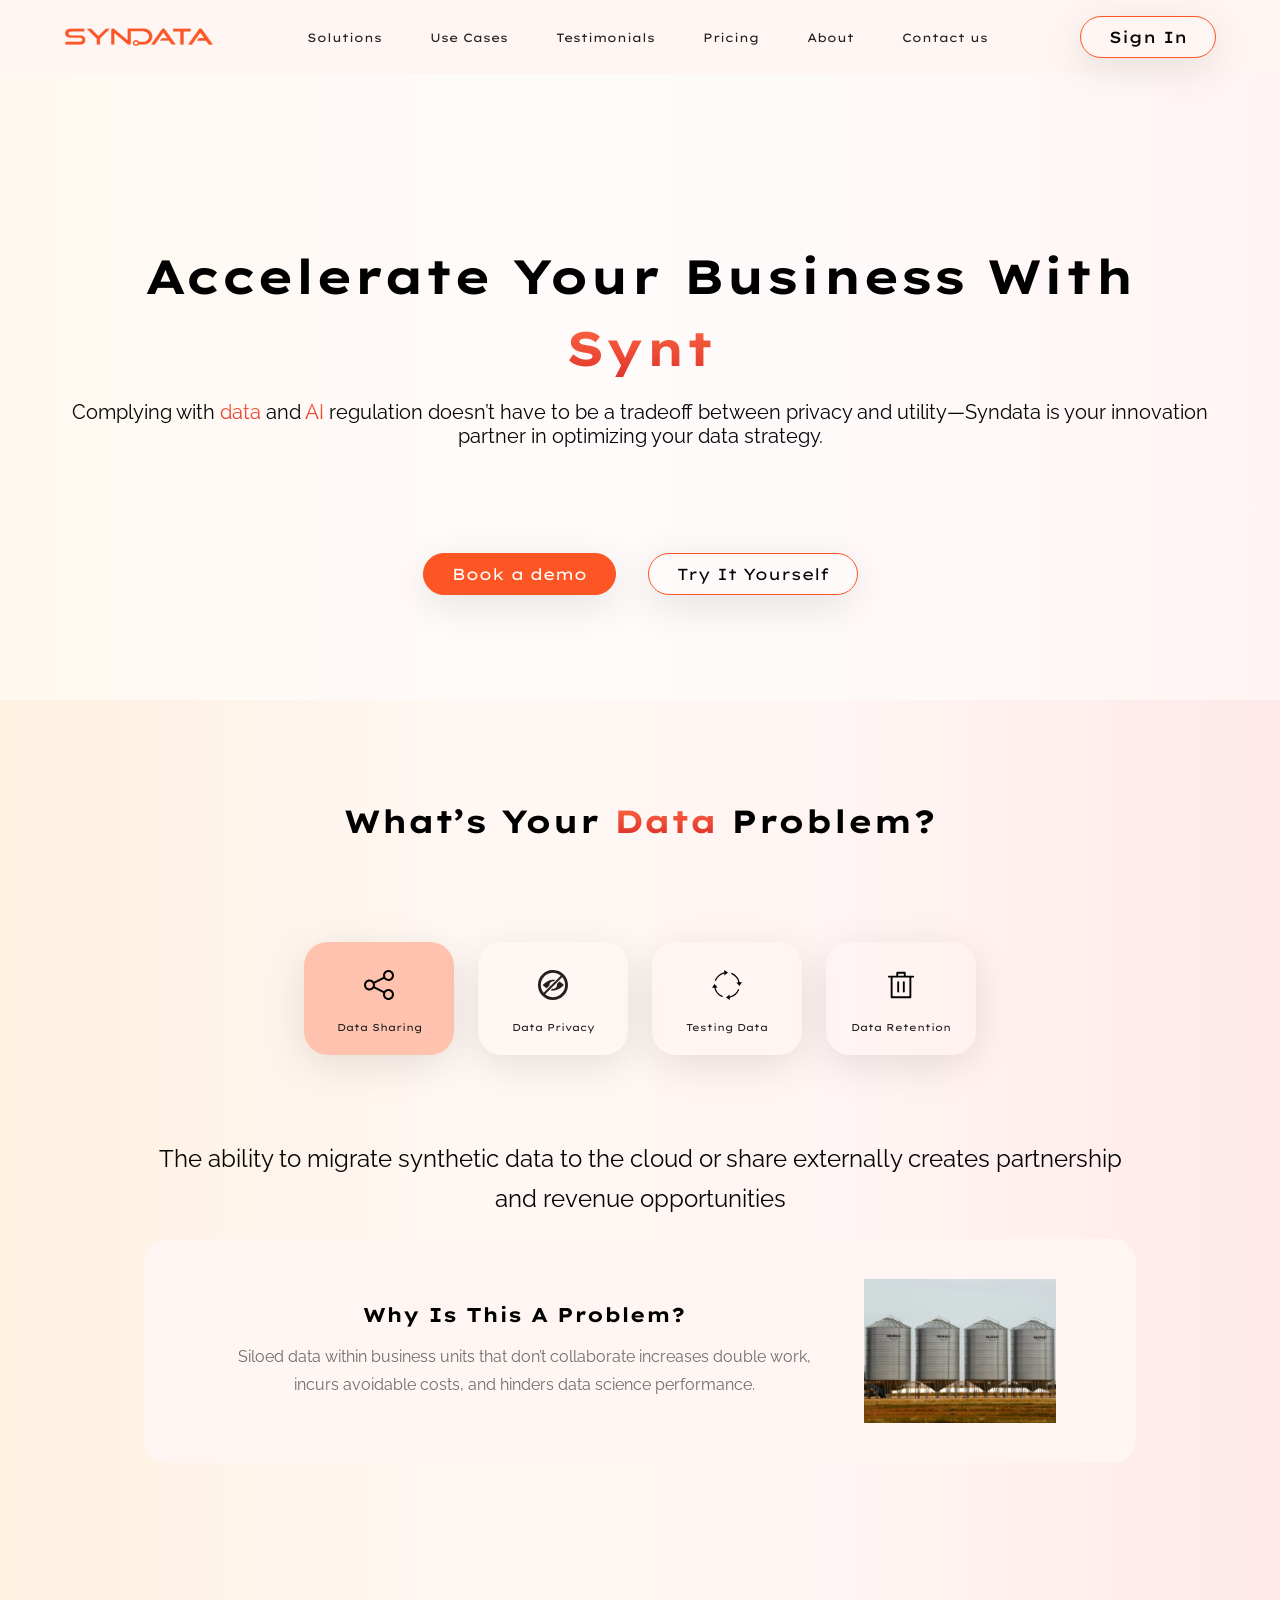
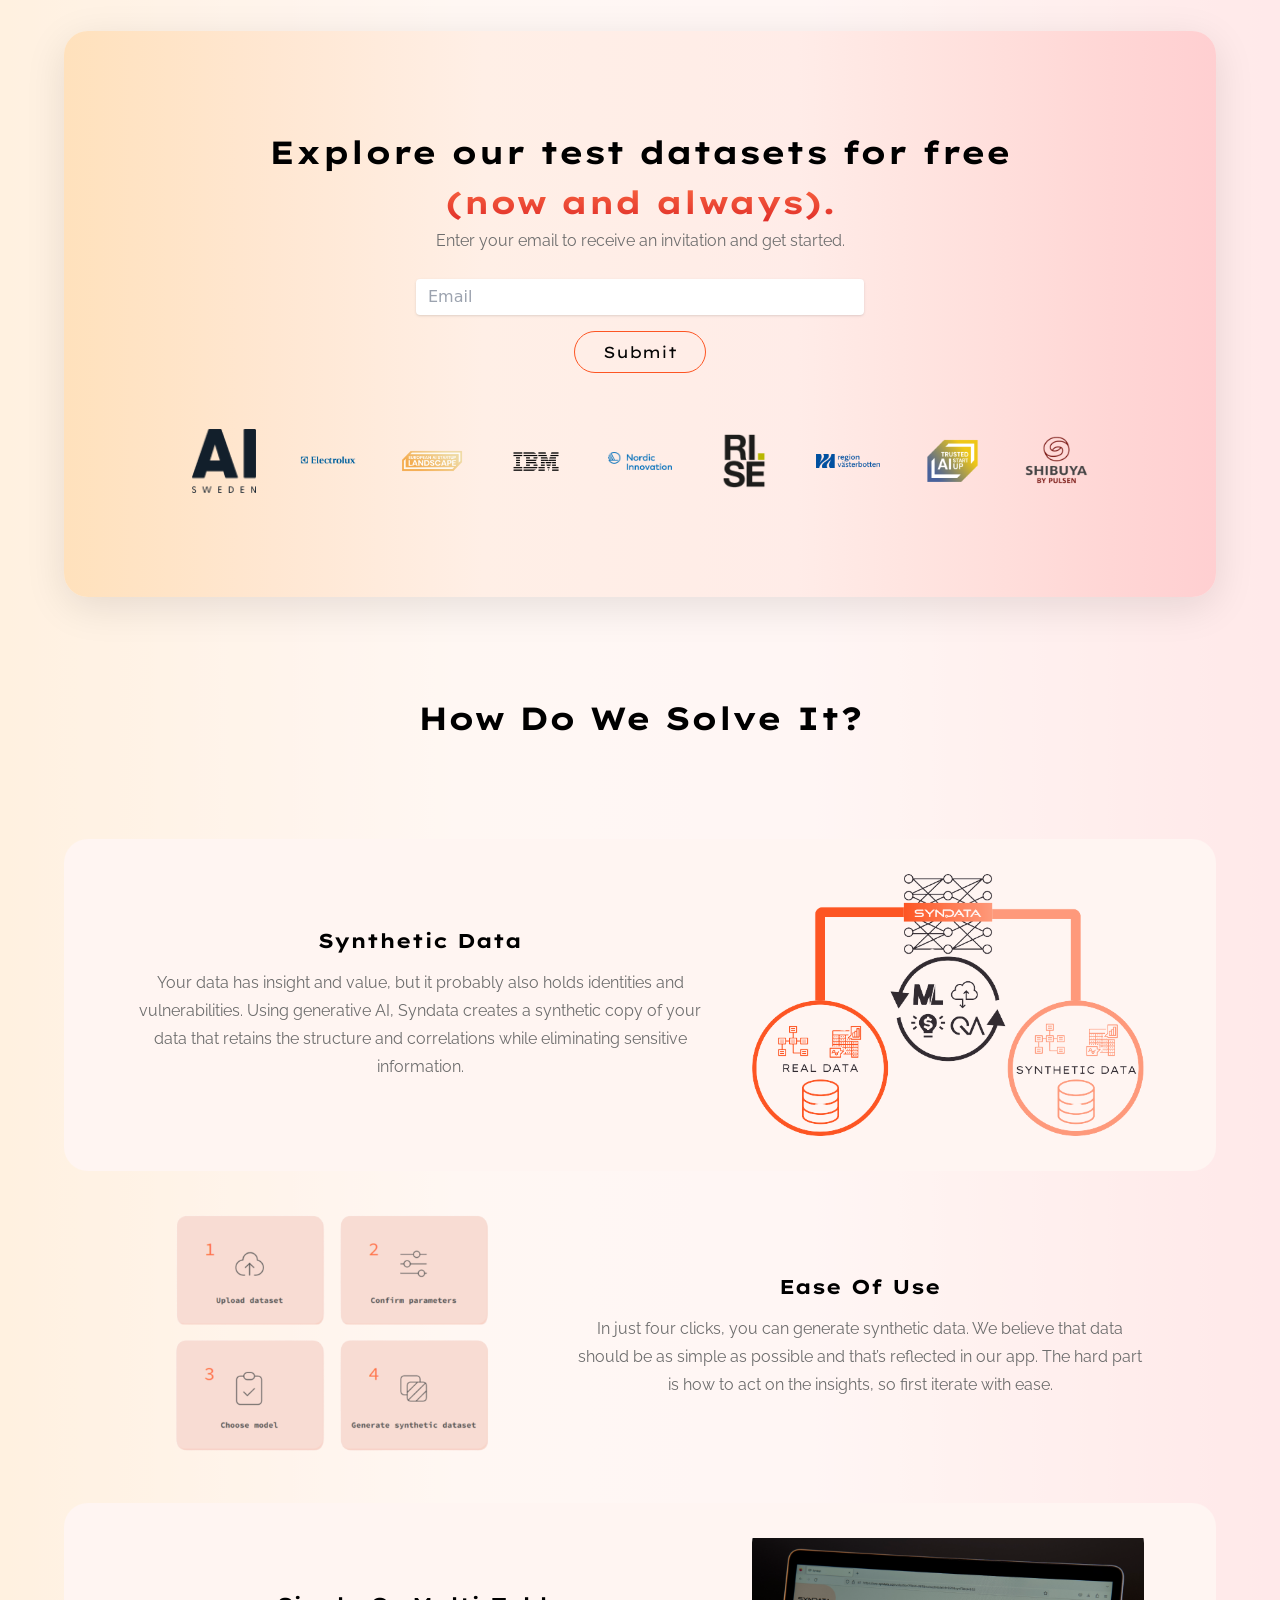
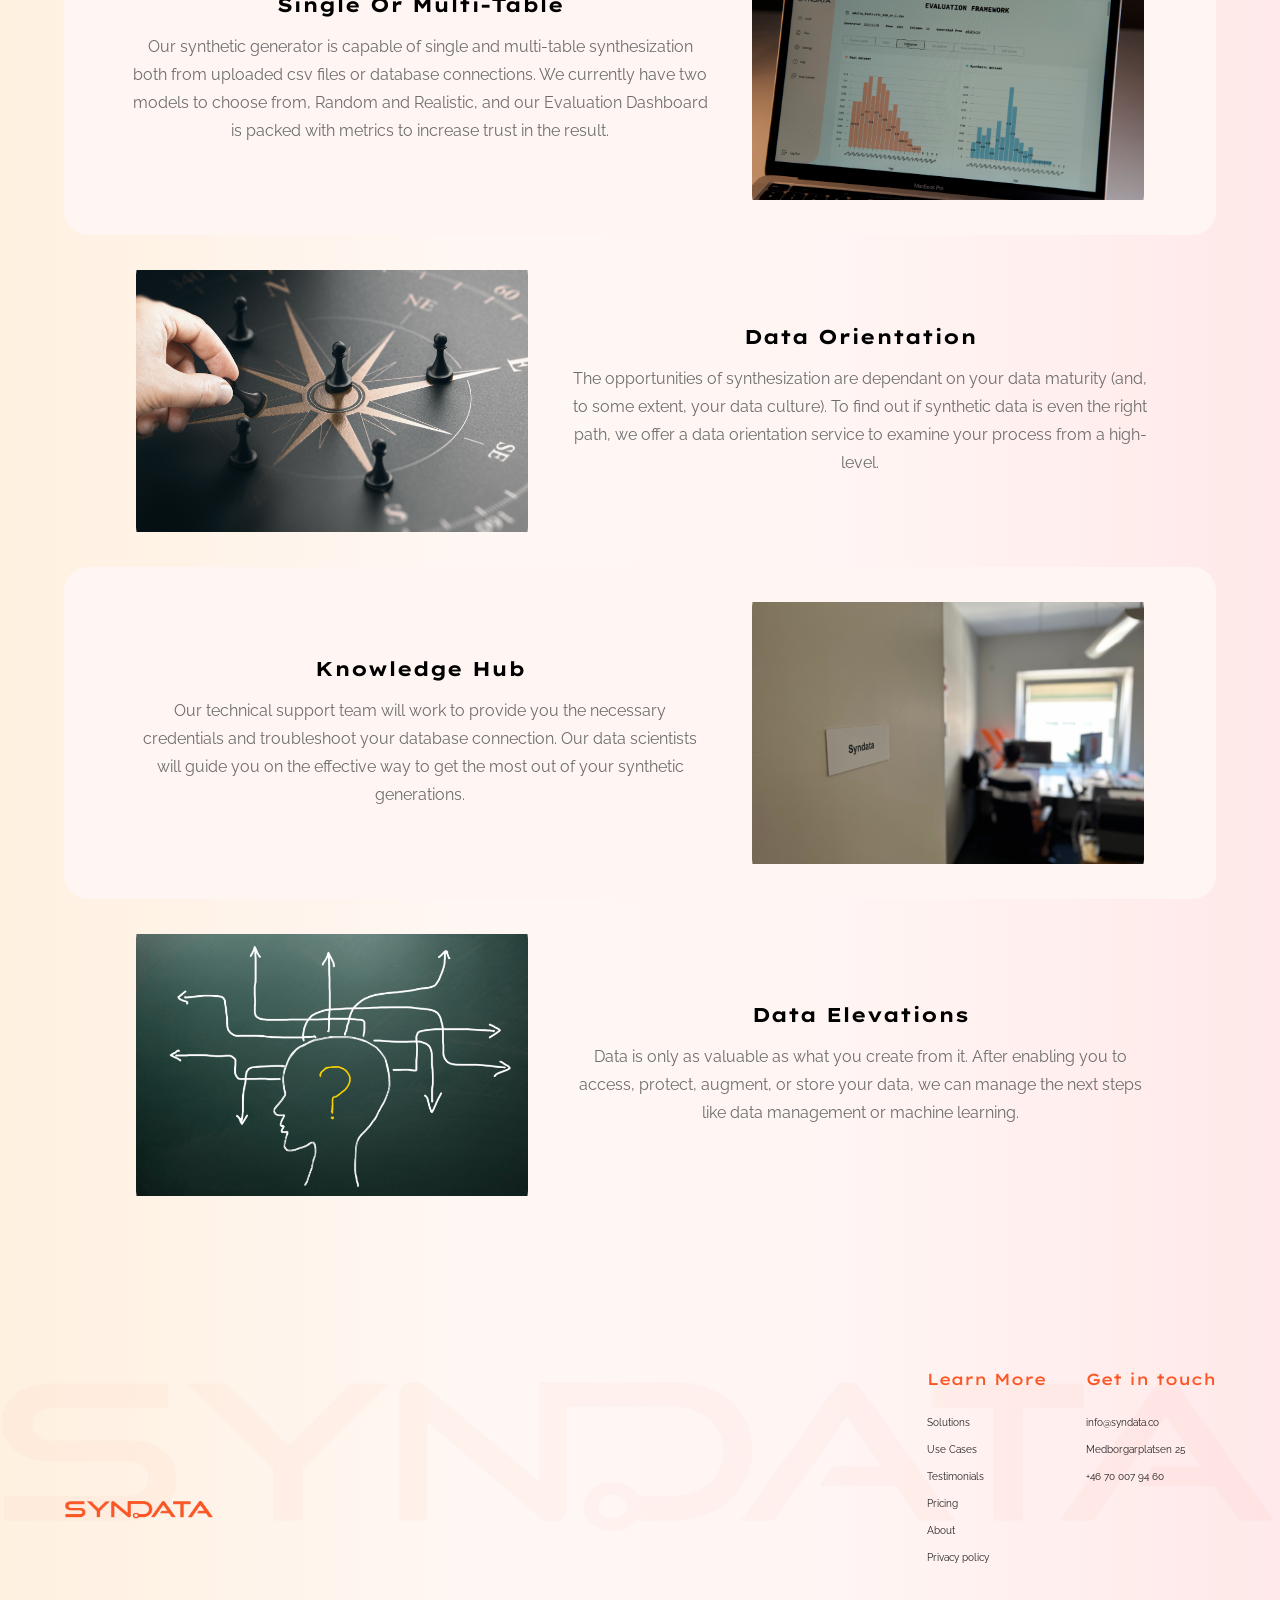
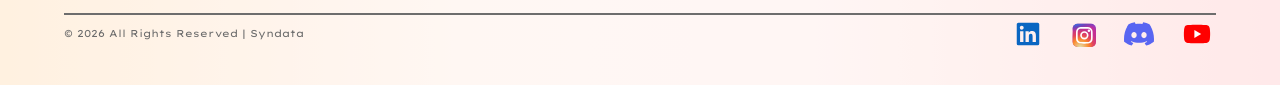
==== commit 88cab07b: "Build: (8f41c4a8c20b1b2faa56a858e354005d3152a05f)" ====
--- a/index.html
+++ b/index.html
@@ -1 +1 @@
-<!doctype html><html lang="en"><head><meta charset="utf-8"/><meta name="viewport" content="width=device-width,initial-scale=1"/><meta name="theme-color" content="#000000"/><meta name="description" content="Syndata webpage"/><link rel="manifest" href="/manifest.json"/><link rel="preconnect" href="https://fonts.googleapis.com"><link rel="preconnect" href="https://fonts.gstatic.com" crossorigin><link href="https://fonts.googleapis.com/css2?family=Lexend+Giga&family=Raleway:wght@300&family=Source+Code+Pro&display=swap" rel="stylesheet"><title>Syndata</title><script defer="defer" src="/static/js/main.e2628c3d.js"></script><link href="/static/css/main.01433fef.css" rel="stylesheet"></head><body><div id="root"></div></body></html>+<!doctype html><html lang="en"><head><meta charset="utf-8"/><meta name="viewport" content="width=device-width,initial-scale=1"/><meta name="theme-color" content="#000000"/><meta name="description" content="Syndata webpage"/><link rel="manifest" href="/manifest.json"/><link rel="preconnect" href="https://fonts.googleapis.com"><link rel="preconnect" href="https://fonts.gstatic.com" crossorigin><link href="https://fonts.googleapis.com/css2?family=Lexend+Giga&family=Raleway:wght@300&family=Source+Code+Pro&display=swap" rel="stylesheet"><title>Syndata</title><script defer="defer" src="/static/js/main.e3ea80c6.js"></script><link href="/static/css/main.a98297e1.css" rel="stylesheet"></head><body><div id="root"></div></body></html>
--- a/static/css/main.a98297e1.css
+++ b/static/css/main.a98297e1.css
@@ -0,0 +1,4 @@
+/*
+! tailwindcss v3.3.3 | MIT License | https://tailwindcss.com
+*/*,:after,:before{border:0 solid;box-sizing:border-box}:after,:before{--tw-content:""}html{-webkit-text-size-adjust:100%;-webkit-font-feature-settings:normal;font-feature-settings:normal;font-family:ui-sans-serif,system-ui,-apple-system,BlinkMacSystemFont,Segoe UI,Roboto,Helvetica Neue,Arial,Noto Sans,sans-serif,Apple Color Emoji,Segoe UI Emoji,Segoe UI Symbol,Noto Color Emoji;font-variation-settings:normal;line-height:1.5;tab-size:4}body{line-height:inherit;margin:0}hr{border-top-width:1px;color:inherit;height:0}abbr:where([title]){-webkit-text-decoration:underline dotted;text-decoration:underline dotted}h1,h2,h3,h4,h5,h6{font-size:inherit;font-weight:inherit}a{color:inherit;text-decoration:inherit}b,strong{font-weight:bolder}code,kbd,pre,samp{font-family:ui-monospace,SFMono-Regular,Menlo,Monaco,Consolas,Liberation Mono,Courier New,monospace;font-size:1em}small{font-size:80%}sub,sup{font-size:75%;line-height:0;position:relative;vertical-align:initial}sub{bottom:-.25em}sup{top:-.5em}table{border-collapse:collapse;border-color:inherit;text-indent:0}button,input,optgroup,select,textarea{-webkit-font-feature-settings:inherit;font-feature-settings:inherit;color:inherit;font-family:inherit;font-size:100%;font-variation-settings:inherit;font-weight:inherit;line-height:inherit;margin:0;padding:0}button,select{text-transform:none}[type=button],[type=reset],[type=submit],button{-webkit-appearance:button;background-color:initial;background-image:none}:-moz-focusring{outline:auto}:-moz-ui-invalid{box-shadow:none}progress{vertical-align:initial}::-webkit-inner-spin-button,::-webkit-outer-spin-button{height:auto}[type=search]{-webkit-appearance:textfield;outline-offset:-2px}::-webkit-search-decoration{-webkit-appearance:none}::-webkit-file-upload-button{-webkit-appearance:button;font:inherit}summary{display:list-item}blockquote,dd,dl,figure,h1,h2,h3,h4,h5,h6,hr,p,pre{margin:0}fieldset{margin:0}fieldset,legend{padding:0}menu,ol,ul{list-style:none;margin:0;padding:0}dialog{padding:0}textarea{resize:vertical}input::-webkit-input-placeholder,textarea::-webkit-input-placeholder{color:#9ca3af;opacity:1}input::placeholder,textarea::placeholder{color:#9ca3af;opacity:1}[role=button],button{cursor:pointer}:disabled{cursor:default}audio,canvas,embed,iframe,img,object,svg,video{display:block;vertical-align:middle}img,video{height:auto;max-width:100%}[hidden]{display:none}*,:after,:before{--tw-border-spacing-x:0;--tw-border-spacing-y:0;--tw-translate-x:0;--tw-translate-y:0;--tw-rotate:0;--tw-skew-x:0;--tw-skew-y:0;--tw-scale-x:1;--tw-scale-y:1;--tw-pan-x: ;--tw-pan-y: ;--tw-pinch-zoom: ;--tw-scroll-snap-strictness:proximity;--tw-gradient-from-position: ;--tw-gradient-via-position: ;--tw-gradient-to-position: ;--tw-ordinal: ;--tw-slashed-zero: ;--tw-numeric-figure: ;--tw-numeric-spacing: ;--tw-numeric-fraction: ;--tw-ring-inset: ;--tw-ring-offset-width:0px;--tw-ring-offset-color:#fff;--tw-ring-color:rgba(59,130,246,.5);--tw-ring-offset-shadow:0 0 #0000;--tw-ring-shadow:0 0 #0000;--tw-shadow:0 0 #0000;--tw-shadow-colored:0 0 #0000;--tw-blur: ;--tw-brightness: ;--tw-contrast: ;--tw-grayscale: ;--tw-hue-rotate: ;--tw-invert: ;--tw-saturate: ;--tw-sepia: ;--tw-drop-shadow: ;--tw-backdrop-blur: ;--tw-backdrop-brightness: ;--tw-backdrop-contrast: ;--tw-backdrop-grayscale: ;--tw-backdrop-hue-rotate: ;--tw-backdrop-invert: ;--tw-backdrop-opacity: ;--tw-backdrop-saturate: ;--tw-backdrop-sepia: }::-webkit-backdrop{--tw-border-spacing-x:0;--tw-border-spacing-y:0;--tw-translate-x:0;--tw-translate-y:0;--tw-rotate:0;--tw-skew-x:0;--tw-skew-y:0;--tw-scale-x:1;--tw-scale-y:1;--tw-pan-x: ;--tw-pan-y: ;--tw-pinch-zoom: ;--tw-scroll-snap-strictness:proximity;--tw-gradient-from-position: ;--tw-gradient-via-position: ;--tw-gradient-to-position: ;--tw-ordinal: ;--tw-slashed-zero: ;--tw-numeric-figure: ;--tw-numeric-spacing: ;--tw-numeric-fraction: ;--tw-ring-inset: ;--tw-ring-offset-width:0px;--tw-ring-offset-color:#fff;--tw-ring-color:rgba(59,130,246,.5);--tw-ring-offset-shadow:0 0 #0000;--tw-ring-shadow:0 0 #0000;--tw-shadow:0 0 #0000;--tw-shadow-colored:0 0 #0000;--tw-blur: ;--tw-brightness: ;--tw-contrast: ;--tw-grayscale: ;--tw-hue-rotate: ;--tw-invert: ;--tw-saturate: ;--tw-sepia: ;--tw-drop-shadow: ;--tw-backdrop-blur: ;--tw-backdrop-brightness: ;--tw-backdrop-contrast: ;--tw-backdrop-grayscale: ;--tw-backdrop-hue-rotate: ;--tw-backdrop-invert: ;--tw-backdrop-opacity: ;--tw-backdrop-saturate: ;--tw-backdrop-sepia: }::backdrop{--tw-border-spacing-x:0;--tw-border-spacing-y:0;--tw-translate-x:0;--tw-translate-y:0;--tw-rotate:0;--tw-skew-x:0;--tw-skew-y:0;--tw-scale-x:1;--tw-scale-y:1;--tw-pan-x: ;--tw-pan-y: ;--tw-pinch-zoom: ;--tw-scroll-snap-strictness:proximity;--tw-gradient-from-position: ;--tw-gradient-via-position: ;--tw-gradient-to-position: ;--tw-ordinal: ;--tw-slashed-zero: ;--tw-numeric-figure: ;--tw-numeric-spacing: ;--tw-numeric-fraction: ;--tw-ring-inset: ;--tw-ring-offset-width:0px;--tw-ring-offset-color:#fff;--tw-ring-color:rgba(59,130,246,.5);--tw-ring-offset-shadow:0 0 #0000;--tw-ring-shadow:0 0 #0000;--tw-shadow:0 0 #0000;--tw-shadow-colored:0 0 #0000;--tw-blur: ;--tw-brightness: ;--tw-contrast: ;--tw-grayscale: ;--tw-hue-rotate: ;--tw-invert: ;--tw-saturate: ;--tw-sepia: ;--tw-drop-shadow: ;--tw-backdrop-blur: ;--tw-backdrop-brightness: ;--tw-backdrop-contrast: ;--tw-backdrop-grayscale: ;--tw-backdrop-hue-rotate: ;--tw-backdrop-invert: ;--tw-backdrop-opacity: ;--tw-backdrop-saturate: ;--tw-backdrop-sepia: }.max-container{margin:0 auto;max-width:1440px}.FadeEffect{background:hsla(0,0%,100%,.54)}.Background{background-image:linear-gradient(90deg,#ffe1bc,#ffe4c7,#ffe7d2,#ffebdc,#ffefe6,#ffeee7,#ffede7,#ffece8,#ffe5e1,#ffdedb,#ffd6d5,#ffcfd1)}.fixed{position:fixed}.absolute{position:absolute}.relative{position:relative}.inset-0{inset:0}.bottom-0{bottom:0}.top-0{top:0}.z-10{z-index:10}.z-50{z-index:50}.m-0{margin:0}.m-10{margin:2.5rem}.m-3{margin:.75rem}.m-auto{margin:auto}.mx-20{margin-left:5rem;margin-right:5rem}.mx-auto{margin-left:auto;margin-right:auto}.my-10{margin-bottom:2.5rem;margin-top:2.5rem}.my-4{margin-bottom:1rem;margin-top:1rem}.mb-3{margin-bottom:.75rem}.mb-4{margin-bottom:1rem}.mb-6{margin-bottom:1.5rem}.ml-2{margin-left:.5rem}.mt-10{margin-top:2.5rem}.mt-12{margin-top:3rem}.mt-2{margin-top:.5rem}.mt-20{margin-top:5rem}.mt-24{margin-top:6rem}.mt-3{margin-top:.75rem}.mt-32{margin-top:8rem}.mt-4{margin-top:1rem}.mt-5{margin-top:1.25rem}.mt-6{margin-top:1.5rem}.mt-8{margin-top:2rem}.block{display:block}.flex{display:flex}.table{display:table}.grid{display:grid}.hidden{display:none}.h-20{height:5rem}.h-24{height:6rem}.h-32{height:8rem}.h-48{height:12rem}.h-5{height:1.25rem}.h-\[29px\]{height:29px}.h-\[300px\]{height:300px}.h-\[350px\]{height:350px}.h-\[400px\]{height:400px}.h-full{height:100%}.h-screen{height:100vh}.min-h-screen{min-height:100vh}.w-1\/3{width:33.333333%}.w-20{width:5rem}.w-3\/4{width:75%}.w-32{width:8rem}.w-48{width:12rem}.w-5{width:1.25rem}.w-72{width:18rem}.w-\[150px\]{width:150px}.w-\[400px\]{width:400px}.w-\[600px\]{width:600px}.w-full{width:100%}.max-w-lg{max-width:32rem}.max-w-md{max-width:28rem}.max-w-screen-xl{max-width:1280px}.max-w-sm{max-width:24rem}.flex-1{flex:1 1}.flex-shrink{flex-shrink:1}.flex-grow{flex-grow:1}.transform{-webkit-transform:translate(var(--tw-translate-x),var(--tw-translate-y)) rotate(var(--tw-rotate)) skewX(var(--tw-skew-x)) skewY(var(--tw-skew-y)) scaleX(var(--tw-scale-x)) scaleY(var(--tw-scale-y));transform:translate(var(--tw-translate-x),var(--tw-translate-y)) rotate(var(--tw-rotate)) skewX(var(--tw-skew-x)) skewY(var(--tw-skew-y)) scaleX(var(--tw-scale-x)) scaleY(var(--tw-scale-y))}@-webkit-keyframes ping{75%,to{opacity:0;-webkit-transform:scale(2);transform:scale(2)}}@keyframes ping{75%,to{opacity:0;-webkit-transform:scale(2);transform:scale(2)}}.animate-ping{-webkit-animation:ping 1s cubic-bezier(0,0,.2,1) infinite;animation:ping 1s cubic-bezier(0,0,.2,1) infinite}.cursor-pointer{cursor:pointer}.resize-none{resize:none}.resize{resize:both}.list-inside{list-style-position:inside}.appearance-none{-webkit-appearance:none;appearance:none}.grid-cols-1{grid-template-columns:repeat(1,minmax(0,1fr))}.flex-row{flex-direction:row}.flex-col{flex-direction:column}.flex-wrap{flex-wrap:wrap}.items-start{align-items:flex-start}.items-center{align-items:center}.justify-start{justify-content:flex-start}.justify-end{justify-content:flex-end}.justify-center{justify-content:center}.justify-between{justify-content:space-between}.justify-around{justify-content:space-around}.justify-items-center{justify-items:center}.gap-10{gap:2.5rem}.gap-12{gap:3rem}.gap-14{gap:3.5rem}.gap-2{gap:.5rem}.gap-20{gap:5rem}.gap-5{gap:1.25rem}.gap-6{gap:1.5rem}.gap-8{gap:2rem}.gap-x-6{-webkit-column-gap:1.5rem;column-gap:1.5rem}.overflow-auto{overflow:auto}.overflow-hidden{overflow:hidden}.overflow-scroll{overflow:scroll}.overflow-x-hidden{overflow-x:hidden}.rounded{border-radius:.25rem}.rounded-3xl{border-radius:1.5rem}.rounded-full{border-radius:9999px}.rounded-lg{border-radius:.5rem}.rounded-xl{border-radius:.75rem}.border{border-width:1px}.border-t-2{border-top-width:2px}.border-none{border-style:none}.border-gray{--tw-border-opacity:1;border-color:rgb(109 109 109/var(--tw-border-opacity))}.border-orange{--tw-border-opacity:1;border-color:rgb(253 85 35/var(--tw-border-opacity))}.border-red-600{--tw-border-opacity:1;border-color:rgb(220 38 38/var(--tw-border-opacity))}.bg-gray{--tw-bg-opacity:1;background-color:rgb(109 109 109/var(--tw-bg-opacity))}.bg-lite-orange{--tw-bg-opacity:1;background-color:rgb(255 194 175/var(--tw-bg-opacity))}.bg-lite-pink{--tw-bg-opacity:1;background-color:rgb(255 245 242/var(--tw-bg-opacity))}.bg-orange{--tw-bg-opacity:1;background-color:rgb(253 85 35/var(--tw-bg-opacity))}.bg-white{--tw-bg-opacity:1;background-color:rgb(255 255 255/var(--tw-bg-opacity))}.bg-syndata-logo{background-image:url(/static/media/syndata-logo-orange.b71d28aece8a7b0641fe.png)}.bg-repeat{background-repeat:repeat}.fill-current{fill:currentColor}.object-contain{object-fit:contain}.object-cover{object-fit:cover}.p-1{padding:.25rem}.p-10{padding:2.5rem}.p-2{padding:.5rem}.p-3{padding:.75rem}.p-4{padding:1rem}.p-5{padding:1.25rem}.p-6{padding:1.5rem}.p-8{padding:2rem}.px-2{padding-left:.5rem;padding-right:.5rem}.px-20{padding-left:5rem;padding-right:5rem}.px-3{padding-left:.75rem;padding-right:.75rem}.px-7{padding-left:1.75rem;padding-right:1.75rem}.px-8{padding-left:2rem;padding-right:2rem}.py-16{padding-bottom:4rem;padding-top:4rem}.py-2{padding-bottom:.5rem;padding-top:.5rem}.py-3{padding-bottom:.75rem;padding-top:.75rem}.py-4{padding-bottom:1rem;padding-top:1rem}.py-5{padding-bottom:1.25rem;padding-top:1.25rem}.py-6{padding-bottom:1.5rem;padding-top:1.5rem}.pb-1{padding-bottom:.25rem}.pb-10{padding-bottom:2.5rem}.pb-20{padding-bottom:5rem}.pb-5{padding-bottom:1.25rem}.pb-8{padding-bottom:2rem}.pl-4{padding-left:1rem}.pl-5{padding-left:1.25rem}.pt-2{padding-top:.5rem}.pt-3{padding-top:.75rem}.pt-5{padding-top:1.25rem}.pt-6{padding-top:1.5rem}.text-left{text-align:left}.text-center{text-align:center}.text-justify{text-align:justify}.text-start{text-align:start}.font-lexendgiga{font-family:lexend giga,sans-serif}.font-raleway{font-family:Raleway,sans-serif}.text-2xl{font-size:24px;line-height:29.26px}.text-3xl{font-size:32px;line-height:50px}.text-4xl{font-size:46px;line-height:68px}.text-\[48px\]{font-size:48px}.text-\[62px\]{font-size:62px}.text-base{font-size:16px;line-height:19.5px}.text-lg{font-size:18px;line-height:21.94px}.text-sm{font-size:12px;line-height:20px}.text-xl{font-size:20px;line-height:24.38px}.text-xs{font-size:10px;line-height:16px}.font-\[9px\]{font-weight:9px}.font-bold{font-weight:700}.font-medium{font-weight:500}.font-semibold{font-weight:600}.uppercase{text-transform:uppercase}.capitalize{text-transform:capitalize}.leading-10{line-height:2.5rem}.leading-6{line-height:1.5rem}.leading-7{line-height:1.75rem}.leading-none{line-height:1}.leading-normal{line-height:1.5}.leading-tight{line-height:1.25}.text-black{--tw-text-opacity:1;color:rgb(5 5 5/var(--tw-text-opacity))}.text-dark-gray{--tw-text-opacity:1;color:rgb(183 183 183/var(--tw-text-opacity))}.text-gray{--tw-text-opacity:1;color:rgb(109 109 109/var(--tw-text-opacity))}.text-green-600{--tw-text-opacity:1;color:rgb(22 163 74/var(--tw-text-opacity))}.text-orange{--tw-text-opacity:1;color:rgb(253 85 35/var(--tw-text-opacity))}.text-pitch-black{--tw-text-opacity:1;color:rgb(33 33 33/var(--tw-text-opacity))}.text-red-600{--tw-text-opacity:1;color:rgb(220 38 38/var(--tw-text-opacity))}.text-white{--tw-text-opacity:1;color:rgb(255 255 255/var(--tw-text-opacity))}.opacity-25{opacity:.25}.opacity-50{opacity:.5}.shadow{--tw-shadow:0 1px 3px 0 rgba(0,0,0,.1),0 1px 2px -1px rgba(0,0,0,.1);--tw-shadow-colored:0 1px 3px 0 var(--tw-shadow-color),0 1px 2px -1px var(--tw-shadow-color)}.shadow,.shadow-3xl{box-shadow:0 0 #0000,0 0 #0000,var(--tw-shadow);box-shadow:var(--tw-ring-offset-shadow,0 0 #0000),var(--tw-ring-shadow,0 0 #0000),var(--tw-shadow)}.shadow-3xl{--tw-shadow:0 10px 40px rgba(0,0,0,.1);--tw-shadow-colored:0 10px 40px var(--tw-shadow-color)}.shadow-lg{--tw-shadow:0 10px 15px -3px rgba(0,0,0,.1),0 4px 6px -4px rgba(0,0,0,.1);--tw-shadow-colored:0 10px 15px -3px var(--tw-shadow-color),0 4px 6px -4px var(--tw-shadow-color);box-shadow:0 0 #0000,0 0 #0000,var(--tw-shadow);box-shadow:var(--tw-ring-offset-shadow,0 0 #0000),var(--tw-ring-shadow,0 0 #0000),var(--tw-shadow)}.padding{padding:3rem 2rem}@media (min-width:640px){.padding{padding:6rem 4rem}}.padding-x{padding-left:2rem;padding-right:2rem}@media (min-width:640px){.padding-x{padding-left:4rem;padding-right:4rem}}.padding-y{padding-bottom:3rem;padding-top:3rem}@media (min-width:640px){.padding-y{padding-bottom:6rem;padding-top:6rem}}.padding-t{padding-top:3rem}@media (min-width:640px){.padding-t{padding-top:6rem}}.padding-b{padding-bottom:3rem}@media (min-width:640px){.padding-b{padding-bottom:6rem}}.info-text{--tw-text-opacity:1;color:rgb(109 109 109/var(--tw-text-opacity));font-family:Raleway,sans-serif;font-size:16px;line-height:19.5px;line-height:1.75rem}.title-text{font-family:lexend giga,sans-serif;font-size:32px;font-weight:700;line-height:50px}@media not all and (min-width:640px){.title-text{font-size:18px;line-height:62px}}.background-logo{background-image:url(/static/media/syndata-logo-orange.b71d28aece8a7b0641fe.png);background-position:50%;background-repeat:no-repeat;background-size:contain}.active{--tw-gradient-from:#ca8a04 var(--tw-gradient-from-position);--tw-gradient-to:rgba(202,138,4,0) var(--tw-gradient-to-position);--tw-gradient-stops:var(--tw-gradient-from),var(--tw-gradient-to);--tw-gradient-to:#dc2626 var(--tw-gradient-to-position);-webkit-background-clip:text;background-clip:text;background-image:linear-gradient(to right,var(--tw-gradient-stops));color:transparent}.nav-background{--tw-bg-opacity:1;background-color:rgb(255 245 242/var(--tw-bg-opacity));position:fixed}.gradient-text{--tw-gradient-from:#ff7246 var(--tw-gradient-from-position);--tw-gradient-to:rgba(255,114,70,0) var(--tw-gradient-to-position);--tw-gradient-stops:var(--tw-gradient-from),var(--tw-gradient-to);--tw-gradient-to:#dc2626 var(--tw-gradient-to-position);-webkit-background-clip:text;background-clip:text;background-image:linear-gradient(to bottom,var(--tw-gradient-stops));color:transparent}.flex-view{align-items:center;display:flex;justify-content:center;justify-items:center}*{box-sizing:border-box;margin:0;padding:0;scroll-behavior:smooth}.hover\:FadeEffect:hover{background:hsla(0,0%,100%,.54)}.hover\:scale-110:hover{--tw-scale-x:1.1;--tw-scale-y:1.1;-webkit-transform:translate(var(--tw-translate-x),var(--tw-translate-y)) rotate(var(--tw-rotate)) skewX(var(--tw-skew-x)) skewY(var(--tw-skew-y)) scaleX(var(--tw-scale-x)) scaleY(var(--tw-scale-y));transform:translate(var(--tw-translate-x),var(--tw-translate-y)) rotate(var(--tw-rotate)) skewX(var(--tw-skew-x)) skewY(var(--tw-skew-y)) scaleX(var(--tw-scale-x)) scaleY(var(--tw-scale-y))}@-webkit-keyframes bounce{0%,to{-webkit-animation-timing-function:cubic-bezier(.8,0,1,1);animation-timing-function:cubic-bezier(.8,0,1,1);-webkit-transform:translateY(-25%);transform:translateY(-25%)}50%{-webkit-animation-timing-function:cubic-bezier(0,0,.2,1);animation-timing-function:cubic-bezier(0,0,.2,1);-webkit-transform:none;transform:none}}@keyframes bounce{0%,to{-webkit-animation-timing-function:cubic-bezier(.8,0,1,1);animation-timing-function:cubic-bezier(.8,0,1,1);-webkit-transform:translateY(-25%);transform:translateY(-25%)}50%{-webkit-animation-timing-function:cubic-bezier(0,0,.2,1);animation-timing-function:cubic-bezier(0,0,.2,1);-webkit-transform:none;transform:none}}.hover\:animate-bounce:hover{-webkit-animation:bounce 1s infinite;animation:bounce 1s infinite}@-webkit-keyframes fadeIn{0%{opacity:0}to{opacity:1}}@keyframes fadeIn{0%{opacity:0}to{opacity:1}}.hover\:animate-fadeIn:hover{-webkit-animation:fadeIn 2s ease-in forwards;animation:fadeIn 2s ease-in forwards}.hover\:cursor-pointer:hover{cursor:pointer}.hover\:bg-lite-orange:hover{--tw-bg-opacity:1;background-color:rgb(255 194 175/var(--tw-bg-opacity))}.hover\:bg-lite-pink:hover{--tw-bg-opacity:1;background-color:rgb(255 245 242/var(--tw-bg-opacity))}.hover\:bg-orange:hover{--tw-bg-opacity:1;background-color:rgb(253 85 35/var(--tw-bg-opacity))}.hover\:bg-semi-orange:hover{--tw-bg-opacity:1;background-color:rgb(255 114 70/var(--tw-bg-opacity))}.hover\:text-orange:hover{--tw-text-opacity:1;color:rgb(253 85 35/var(--tw-text-opacity))}.hover\:text-white:hover{--tw-text-opacity:1;color:rgb(255 255 255/var(--tw-text-opacity))}.hover\:shadow-3xl:hover{--tw-shadow:0 10px 40px rgba(0,0,0,.1);--tw-shadow-colored:0 10px 40px var(--tw-shadow-color);box-shadow:0 0 #0000,0 0 #0000,var(--tw-shadow);box-shadow:var(--tw-ring-offset-shadow,0 0 #0000),var(--tw-ring-shadow,0 0 #0000),var(--tw-shadow)}.focus\:outline-none:focus{outline:2px solid transparent;outline-offset:2px}.disabled\:cursor-none:disabled{cursor:none}.disabled\:opacity-25:disabled{opacity:.25}@media not all and (min-width:1024px){.max-lg\:right-0{right:0}.max-lg\:top-1{top:.25rem}.max-lg\:m-0{margin:0}.max-lg\:mt-20{margin-top:5rem}.max-lg\:block{display:block}.max-lg\:hidden{display:none}.max-lg\:h-16{height:4rem}.max-lg\:h-\[250px\]{height:250px}.max-lg\:h-\[500px\]{height:500px}.max-lg\:w-16{width:4rem}.max-lg\:w-\[150px\]{width:150px}.max-lg\:w-full{width:100%}.max-lg\:max-w-sm{max-width:24rem}.max-lg\:max-w-xs{max-width:20rem}.max-lg\:flex-1{flex:1 1}.max-lg\:flex-row{flex-direction:row}.max-lg\:flex-col{flex-direction:column}.max-lg\:flex-col-reverse{flex-direction:column-reverse}.max-lg\:justify-center{justify-content:center}.max-lg\:gap-1{gap:.25rem}.max-lg\:gap-2{gap:.5rem}.max-lg\:gap-3{gap:.75rem}.max-lg\:gap-8{gap:2rem}.max-lg\:bg-lite-pink{--tw-bg-opacity:1;background-color:rgb(255 245 242/var(--tw-bg-opacity))}.max-lg\:p-0{padding:0}.max-lg\:p-2{padding:.5rem}.max-lg\:px-0{padding-left:0;padding-right:0}.max-lg\:px-5{padding-left:1.25rem;padding-right:1.25rem}.max-lg\:px-6{padding-left:1.5rem;padding-right:1.5rem}.max-lg\:py-2{padding-bottom:.5rem;padding-top:.5rem}.max-lg\:pb-3{padding-bottom:.75rem}.max-lg\:pb-5{padding-bottom:1.25rem}.max-lg\:pt-0{padding-top:0}.max-lg\:pt-3{padding-top:.75rem}.max-lg\:text-\[42px\]{font-size:42px}.max-lg\:text-base{font-size:16px;line-height:19.5px}.max-lg\:text-lg{font-size:18px;line-height:21.94px}.max-lg\:text-sm{font-size:12px;line-height:20px}.max-lg\:text-xl{font-size:20px;line-height:24.38px}.max-lg\:text-xs{font-size:10px;line-height:16px}.max-lg\:nav-background{--tw-bg-opacity:1;background-color:rgb(255 245 242/var(--tw-bg-opacity));position:fixed}}@media not all and (min-width:768px){.max-md\:flex-col{flex-direction:column}.max-md\:pt-24{padding-top:6rem}}@media not all and (min-width:640px){.max-sm\:flex-col{flex-direction:column}.max-sm\:items-center{align-items:center}.max-sm\:text-\[32px\]{font-size:32px}.max-sm\:text-\[60px\]{font-size:60px}.max-sm\:leading-\[32px\]{line-height:32px}.max-sm\:leading-\[72px\]{line-height:72px}}@media (min-width:640px){.sm\:w-\[150px\]{width:150px}.sm\:min-w-\[150px\]{min-width:150px}.sm\:max-w-2xl{max-width:42rem}.sm\:max-w-6xl{max-width:72rem}.sm\:max-w-xl{max-width:36rem}}@media (min-width:768px){.md\:mb-0{margin-bottom:0}.md\:grid-cols-2{grid-template-columns:repeat(2,minmax(0,1fr))}.md\:grid-cols-3{grid-template-columns:repeat(3,minmax(0,1fr))}.md\:px-12{padding-left:3rem;padding-right:3rem}}@media (min-width:1024px){.lg\:w-2\/4{width:50%}.lg\:max-w-lg{max-width:32rem}.lg\:max-w-xl{max-width:36rem}.lg\:flex-row{flex-direction:row}.lg\:gap-10{gap:2.5rem}.lg\:gap-x-12{-webkit-column-gap:3rem;column-gap:3rem}.lg\:px-16{padding-left:4rem;padding-right:4rem}.lg\:text-3xl{font-size:32px;line-height:50px}}@media (min-width:1280px){.xl\:h-\[700px\]{height:700px}.xl\:px-32{padding-left:8rem;padding-right:8rem}}@media (min-width:1440px){.wide\:mr-24{margin-right:6rem}}[data-aos][data-aos][data-aos-duration="50"],body[data-aos-duration="50"] [data-aos]{transition-duration:50ms}[data-aos][data-aos][data-aos-delay="50"],body[data-aos-delay="50"] [data-aos]{transition-delay:0}[data-aos][data-aos][data-aos-delay="50"].aos-animate,body[data-aos-delay="50"] [data-aos].aos-animate{transition-delay:50ms}[data-aos][data-aos][data-aos-duration="100"],body[data-aos-duration="100"] [data-aos]{transition-duration:.1s}[data-aos][data-aos][data-aos-delay="100"],body[data-aos-delay="100"] [data-aos]{transition-delay:0}[data-aos][data-aos][data-aos-delay="100"].aos-animate,body[data-aos-delay="100"] [data-aos].aos-animate{transition-delay:.1s}[data-aos][data-aos][data-aos-duration="150"],body[data-aos-duration="150"] [data-aos]{transition-duration:.15s}[data-aos][data-aos][data-aos-delay="150"],body[data-aos-delay="150"] [data-aos]{transition-delay:0}[data-aos][data-aos][data-aos-delay="150"].aos-animate,body[data-aos-delay="150"] [data-aos].aos-animate{transition-delay:.15s}[data-aos][data-aos][data-aos-duration="200"],body[data-aos-duration="200"] [data-aos]{transition-duration:.2s}[data-aos][data-aos][data-aos-delay="200"],body[data-aos-delay="200"] [data-aos]{transition-delay:0}[data-aos][data-aos][data-aos-delay="200"].aos-animate,body[data-aos-delay="200"] [data-aos].aos-animate{transition-delay:.2s}[data-aos][data-aos][data-aos-duration="250"],body[data-aos-duration="250"] [data-aos]{transition-duration:.25s}[data-aos][data-aos][data-aos-delay="250"],body[data-aos-delay="250"] [data-aos]{transition-delay:0}[data-aos][data-aos][data-aos-delay="250"].aos-animate,body[data-aos-delay="250"] [data-aos].aos-animate{transition-delay:.25s}[data-aos][data-aos][data-aos-duration="300"],body[data-aos-duration="300"] [data-aos]{transition-duration:.3s}[data-aos][data-aos][data-aos-delay="300"],body[data-aos-delay="300"] [data-aos]{transition-delay:0}[data-aos][data-aos][data-aos-delay="300"].aos-animate,body[data-aos-delay="300"] [data-aos].aos-animate{transition-delay:.3s}[data-aos][data-aos][data-aos-duration="350"],body[data-aos-duration="350"] [data-aos]{transition-duration:.35s}[data-aos][data-aos][data-aos-delay="350"],body[data-aos-delay="350"] [data-aos]{transition-delay:0}[data-aos][data-aos][data-aos-delay="350"].aos-animate,body[data-aos-delay="350"] [data-aos].aos-animate{transition-delay:.35s}[data-aos][data-aos][data-aos-duration="400"],body[data-aos-duration="400"] [data-aos]{transition-duration:.4s}[data-aos][data-aos][data-aos-delay="400"],body[data-aos-delay="400"] [data-aos]{transition-delay:0}[data-aos][data-aos][data-aos-delay="400"].aos-animate,body[data-aos-delay="400"] [data-aos].aos-animate{transition-delay:.4s}[data-aos][data-aos][data-aos-duration="450"],body[data-aos-duration="450"] [data-aos]{transition-duration:.45s}[data-aos][data-aos][data-aos-delay="450"],body[data-aos-delay="450"] [data-aos]{transition-delay:0}[data-aos][data-aos][data-aos-delay="450"].aos-animate,body[data-aos-delay="450"] [data-aos].aos-animate{transition-delay:.45s}[data-aos][data-aos][data-aos-duration="500"],body[data-aos-duration="500"] [data-aos]{transition-duration:.5s}[data-aos][data-aos][data-aos-delay="500"],body[data-aos-delay="500"] [data-aos]{transition-delay:0}[data-aos][data-aos][data-aos-delay="500"].aos-animate,body[data-aos-delay="500"] [data-aos].aos-animate{transition-delay:.5s}[data-aos][data-aos][data-aos-duration="550"],body[data-aos-duration="550"] [data-aos]{transition-duration:.55s}[data-aos][data-aos][data-aos-delay="550"],body[data-aos-delay="550"] [data-aos]{transition-delay:0}[data-aos][data-aos][data-aos-delay="550"].aos-animate,body[data-aos-delay="550"] [data-aos].aos-animate{transition-delay:.55s}[data-aos][data-aos][data-aos-duration="600"],body[data-aos-duration="600"] [data-aos]{transition-duration:.6s}[data-aos][data-aos][data-aos-delay="600"],body[data-aos-delay="600"] [data-aos]{transition-delay:0}[data-aos][data-aos][data-aos-delay="600"].aos-animate,body[data-aos-delay="600"] [data-aos].aos-animate{transition-delay:.6s}[data-aos][data-aos][data-aos-duration="650"],body[data-aos-duration="650"] [data-aos]{transition-duration:.65s}[data-aos][data-aos][data-aos-delay="650"],body[data-aos-delay="650"] [data-aos]{transition-delay:0}[data-aos][data-aos][data-aos-delay="650"].aos-animate,body[data-aos-delay="650"] [data-aos].aos-animate{transition-delay:.65s}[data-aos][data-aos][data-aos-duration="700"],body[data-aos-duration="700"] [data-aos]{transition-duration:.7s}[data-aos][data-aos][data-aos-delay="700"],body[data-aos-delay="700"] [data-aos]{transition-delay:0}[data-aos][data-aos][data-aos-delay="700"].aos-animate,body[data-aos-delay="700"] [data-aos].aos-animate{transition-delay:.7s}[data-aos][data-aos][data-aos-duration="750"],body[data-aos-duration="750"] [data-aos]{transition-duration:.75s}[data-aos][data-aos][data-aos-delay="750"],body[data-aos-delay="750"] [data-aos]{transition-delay:0}[data-aos][data-aos][data-aos-delay="750"].aos-animate,body[data-aos-delay="750"] [data-aos].aos-animate{transition-delay:.75s}[data-aos][data-aos][data-aos-duration="800"],body[data-aos-duration="800"] [data-aos]{transition-duration:.8s}[data-aos][data-aos][data-aos-delay="800"],body[data-aos-delay="800"] [data-aos]{transition-delay:0}[data-aos][data-aos][data-aos-delay="800"].aos-animate,body[data-aos-delay="800"] [data-aos].aos-animate{transition-delay:.8s}[data-aos][data-aos][data-aos-duration="850"],body[data-aos-duration="850"] [data-aos]{transition-duration:.85s}[data-aos][data-aos][data-aos-delay="850"],body[data-aos-delay="850"] [data-aos]{transition-delay:0}[data-aos][data-aos][data-aos-delay="850"].aos-animate,body[data-aos-delay="850"] [data-aos].aos-animate{transition-delay:.85s}[data-aos][data-aos][data-aos-duration="900"],body[data-aos-duration="900"] [data-aos]{transition-duration:.9s}[data-aos][data-aos][data-aos-delay="900"],body[data-aos-delay="900"] [data-aos]{transition-delay:0}[data-aos][data-aos][data-aos-delay="900"].aos-animate,body[data-aos-delay="900"] [data-aos].aos-animate{transition-delay:.9s}[data-aos][data-aos][data-aos-duration="950"],body[data-aos-duration="950"] [data-aos]{transition-duration:.95s}[data-aos][data-aos][data-aos-delay="950"],body[data-aos-delay="950"] [data-aos]{transition-delay:0}[data-aos][data-aos][data-aos-delay="950"].aos-animate,body[data-aos-delay="950"] [data-aos].aos-animate{transition-delay:.95s}[data-aos][data-aos][data-aos-duration="1000"],body[data-aos-duration="1000"] [data-aos]{transition-duration:1s}[data-aos][data-aos][data-aos-delay="1000"],body[data-aos-delay="1000"] [data-aos]{transition-delay:0}[data-aos][data-aos][data-aos-delay="1000"].aos-animate,body[data-aos-delay="1000"] [data-aos].aos-animate{transition-delay:1s}[data-aos][data-aos][data-aos-duration="1050"],body[data-aos-duration="1050"] [data-aos]{transition-duration:1.05s}[data-aos][data-aos][data-aos-delay="1050"],body[data-aos-delay="1050"] [data-aos]{transition-delay:0}[data-aos][data-aos][data-aos-delay="1050"].aos-animate,body[data-aos-delay="1050"] [data-aos].aos-animate{transition-delay:1.05s}[data-aos][data-aos][data-aos-duration="1100"],body[data-aos-duration="1100"] [data-aos]{transition-duration:1.1s}[data-aos][data-aos][data-aos-delay="1100"],body[data-aos-delay="1100"] [data-aos]{transition-delay:0}[data-aos][data-aos][data-aos-delay="1100"].aos-animate,body[data-aos-delay="1100"] [data-aos].aos-animate{transition-delay:1.1s}[data-aos][data-aos][data-aos-duration="1150"],body[data-aos-duration="1150"] [data-aos]{transition-duration:1.15s}[data-aos][data-aos][data-aos-delay="1150"],body[data-aos-delay="1150"] [data-aos]{transition-delay:0}[data-aos][data-aos][data-aos-delay="1150"].aos-animate,body[data-aos-delay="1150"] [data-aos].aos-animate{transition-delay:1.15s}[data-aos][data-aos][data-aos-duration="1200"],body[data-aos-duration="1200"] [data-aos]{transition-duration:1.2s}[data-aos][data-aos][data-aos-delay="1200"],body[data-aos-delay="1200"] [data-aos]{transition-delay:0}[data-aos][data-aos][data-aos-delay="1200"].aos-animate,body[data-aos-delay="1200"] [data-aos].aos-animate{transition-delay:1.2s}[data-aos][data-aos][data-aos-duration="1250"],body[data-aos-duration="1250"] [data-aos]{transition-duration:1.25s}[data-aos][data-aos][data-aos-delay="1250"],body[data-aos-delay="1250"] [data-aos]{transition-delay:0}[data-aos][data-aos][data-aos-delay="1250"].aos-animate,body[data-aos-delay="1250"] [data-aos].aos-animate{transition-delay:1.25s}[data-aos][data-aos][data-aos-duration="1300"],body[data-aos-duration="1300"] [data-aos]{transition-duration:1.3s}[data-aos][data-aos][data-aos-delay="1300"],body[data-aos-delay="1300"] [data-aos]{transition-delay:0}[data-aos][data-aos][data-aos-delay="1300"].aos-animate,body[data-aos-delay="1300"] [data-aos].aos-animate{transition-delay:1.3s}[data-aos][data-aos][data-aos-duration="1350"],body[data-aos-duration="1350"] [data-aos]{transition-duration:1.35s}[data-aos][data-aos][data-aos-delay="1350"],body[data-aos-delay="1350"] [data-aos]{transition-delay:0}[data-aos][data-aos][data-aos-delay="1350"].aos-animate,body[data-aos-delay="1350"] [data-aos].aos-animate{transition-delay:1.35s}[data-aos][data-aos][data-aos-duration="1400"],body[data-aos-duration="1400"] [data-aos]{transition-duration:1.4s}[data-aos][data-aos][data-aos-delay="1400"],body[data-aos-delay="1400"] [data-aos]{transition-delay:0}[data-aos][data-aos][data-aos-delay="1400"].aos-animate,body[data-aos-delay="1400"] [data-aos].aos-animate{transition-delay:1.4s}[data-aos][data-aos][data-aos-duration="1450"],body[data-aos-duration="1450"] [data-aos]{transition-duration:1.45s}[data-aos][data-aos][data-aos-delay="1450"],body[data-aos-delay="1450"] [data-aos]{transition-delay:0}[data-aos][data-aos][data-aos-delay="1450"].aos-animate,body[data-aos-delay="1450"] [data-aos].aos-animate{transition-delay:1.45s}[data-aos][data-aos][data-aos-duration="1500"],body[data-aos-duration="1500"] [data-aos]{transition-duration:1.5s}[data-aos][data-aos][data-aos-delay="1500"],body[data-aos-delay="1500"] [data-aos]{transition-delay:0}[data-aos][data-aos][data-aos-delay="1500"].aos-animate,body[data-aos-delay="1500"] [data-aos].aos-animate{transition-delay:1.5s}[data-aos][data-aos][data-aos-duration="1550"],body[data-aos-duration="1550"] [data-aos]{transition-duration:1.55s}[data-aos][data-aos][data-aos-delay="1550"],body[data-aos-delay="1550"] [data-aos]{transition-delay:0}[data-aos][data-aos][data-aos-delay="1550"].aos-animate,body[data-aos-delay="1550"] [data-aos].aos-animate{transition-delay:1.55s}[data-aos][data-aos][data-aos-duration="1600"],body[data-aos-duration="1600"] [data-aos]{transition-duration:1.6s}[data-aos][data-aos][data-aos-delay="1600"],body[data-aos-delay="1600"] [data-aos]{transition-delay:0}[data-aos][data-aos][data-aos-delay="1600"].aos-animate,body[data-aos-delay="1600"] [data-aos].aos-animate{transition-delay:1.6s}[data-aos][data-aos][data-aos-duration="1650"],body[data-aos-duration="1650"] [data-aos]{transition-duration:1.65s}[data-aos][data-aos][data-aos-delay="1650"],body[data-aos-delay="1650"] [data-aos]{transition-delay:0}[data-aos][data-aos][data-aos-delay="1650"].aos-animate,body[data-aos-delay="1650"] [data-aos].aos-animate{transition-delay:1.65s}[data-aos][data-aos][data-aos-duration="1700"],body[data-aos-duration="1700"] [data-aos]{transition-duration:1.7s}[data-aos][data-aos][data-aos-delay="1700"],body[data-aos-delay="1700"] [data-aos]{transition-delay:0}[data-aos][data-aos][data-aos-delay="1700"].aos-animate,body[data-aos-delay="1700"] [data-aos].aos-animate{transition-delay:1.7s}[data-aos][data-aos][data-aos-duration="1750"],body[data-aos-duration="1750"] [data-aos]{transition-duration:1.75s}[data-aos][data-aos][data-aos-delay="1750"],body[data-aos-delay="1750"] [data-aos]{transition-delay:0}[data-aos][data-aos][data-aos-delay="1750"].aos-animate,body[data-aos-delay="1750"] [data-aos].aos-animate{transition-delay:1.75s}[data-aos][data-aos][data-aos-duration="1800"],body[data-aos-duration="1800"] [data-aos]{transition-duration:1.8s}[data-aos][data-aos][data-aos-delay="1800"],body[data-aos-delay="1800"] [data-aos]{transition-delay:0}[data-aos][data-aos][data-aos-delay="1800"].aos-animate,body[data-aos-delay="1800"] [data-aos].aos-animate{transition-delay:1.8s}[data-aos][data-aos][data-aos-duration="1850"],body[data-aos-duration="1850"] [data-aos]{transition-duration:1.85s}[data-aos][data-aos][data-aos-delay="1850"],body[data-aos-delay="1850"] [data-aos]{transition-delay:0}[data-aos][data-aos][data-aos-delay="1850"].aos-animate,body[data-aos-delay="1850"] [data-aos].aos-animate{transition-delay:1.85s}[data-aos][data-aos][data-aos-duration="1900"],body[data-aos-duration="1900"] [data-aos]{transition-duration:1.9s}[data-aos][data-aos][data-aos-delay="1900"],body[data-aos-delay="1900"] [data-aos]{transition-delay:0}[data-aos][data-aos][data-aos-delay="1900"].aos-animate,body[data-aos-delay="1900"] [data-aos].aos-animate{transition-delay:1.9s}[data-aos][data-aos][data-aos-duration="1950"],body[data-aos-duration="1950"] [data-aos]{transition-duration:1.95s}[data-aos][data-aos][data-aos-delay="1950"],body[data-aos-delay="1950"] [data-aos]{transition-delay:0}[data-aos][data-aos][data-aos-delay="1950"].aos-animate,body[data-aos-delay="1950"] [data-aos].aos-animate{transition-delay:1.95s}[data-aos][data-aos][data-aos-duration="2000"],body[data-aos-duration="2000"] [data-aos]{transition-duration:2s}[data-aos][data-aos][data-aos-delay="2000"],body[data-aos-delay="2000"] [data-aos]{transition-delay:0}[data-aos][data-aos][data-aos-delay="2000"].aos-animate,body[data-aos-delay="2000"] [data-aos].aos-animate{transition-delay:2s}[data-aos][data-aos][data-aos-duration="2050"],body[data-aos-duration="2050"] [data-aos]{transition-duration:2.05s}[data-aos][data-aos][data-aos-delay="2050"],body[data-aos-delay="2050"] [data-aos]{transition-delay:0}[data-aos][data-aos][data-aos-delay="2050"].aos-animate,body[data-aos-delay="2050"] [data-aos].aos-animate{transition-delay:2.05s}[data-aos][data-aos][data-aos-duration="2100"],body[data-aos-duration="2100"] [data-aos]{transition-duration:2.1s}[data-aos][data-aos][data-aos-delay="2100"],body[data-aos-delay="2100"] [data-aos]{transition-delay:0}[data-aos][data-aos][data-aos-delay="2100"].aos-animate,body[data-aos-delay="2100"] [data-aos].aos-animate{transition-delay:2.1s}[data-aos][data-aos][data-aos-duration="2150"],body[data-aos-duration="2150"] [data-aos]{transition-duration:2.15s}[data-aos][data-aos][data-aos-delay="2150"],body[data-aos-delay="2150"] [data-aos]{transition-delay:0}[data-aos][data-aos][data-aos-delay="2150"].aos-animate,body[data-aos-delay="2150"] [data-aos].aos-animate{transition-delay:2.15s}[data-aos][data-aos][data-aos-duration="2200"],body[data-aos-duration="2200"] [data-aos]{transition-duration:2.2s}[data-aos][data-aos][data-aos-delay="2200"],body[data-aos-delay="2200"] [data-aos]{transition-delay:0}[data-aos][data-aos][data-aos-delay="2200"].aos-animate,body[data-aos-delay="2200"] [data-aos].aos-animate{transition-delay:2.2s}[data-aos][data-aos][data-aos-duration="2250"],body[data-aos-duration="2250"] [data-aos]{transition-duration:2.25s}[data-aos][data-aos][data-aos-delay="2250"],body[data-aos-delay="2250"] [data-aos]{transition-delay:0}[data-aos][data-aos][data-aos-delay="2250"].aos-animate,body[data-aos-delay="2250"] [data-aos].aos-animate{transition-delay:2.25s}[data-aos][data-aos][data-aos-duration="2300"],body[data-aos-duration="2300"] [data-aos]{transition-duration:2.3s}[data-aos][data-aos][data-aos-delay="2300"],body[data-aos-delay="2300"] [data-aos]{transition-delay:0}[data-aos][data-aos][data-aos-delay="2300"].aos-animate,body[data-aos-delay="2300"] [data-aos].aos-animate{transition-delay:2.3s}[data-aos][data-aos][data-aos-duration="2350"],body[data-aos-duration="2350"] [data-aos]{transition-duration:2.35s}[data-aos][data-aos][data-aos-delay="2350"],body[data-aos-delay="2350"] [data-aos]{transition-delay:0}[data-aos][data-aos][data-aos-delay="2350"].aos-animate,body[data-aos-delay="2350"] [data-aos].aos-animate{transition-delay:2.35s}[data-aos][data-aos][data-aos-duration="2400"],body[data-aos-duration="2400"] [data-aos]{transition-duration:2.4s}[data-aos][data-aos][data-aos-delay="2400"],body[data-aos-delay="2400"] [data-aos]{transition-delay:0}[data-aos][data-aos][data-aos-delay="2400"].aos-animate,body[data-aos-delay="2400"] [data-aos].aos-animate{transition-delay:2.4s}[data-aos][data-aos][data-aos-duration="2450"],body[data-aos-duration="2450"] [data-aos]{transition-duration:2.45s}[data-aos][data-aos][data-aos-delay="2450"],body[data-aos-delay="2450"] [data-aos]{transition-delay:0}[data-aos][data-aos][data-aos-delay="2450"].aos-animate,body[data-aos-delay="2450"] [data-aos].aos-animate{transition-delay:2.45s}[data-aos][data-aos][data-aos-duration="2500"],body[data-aos-duration="2500"] [data-aos]{transition-duration:2.5s}[data-aos][data-aos][data-aos-delay="2500"],body[data-aos-delay="2500"] [data-aos]{transition-delay:0}[data-aos][data-aos][data-aos-delay="2500"].aos-animate,body[data-aos-delay="2500"] [data-aos].aos-animate{transition-delay:2.5s}[data-aos][data-aos][data-aos-duration="2550"],body[data-aos-duration="2550"] [data-aos]{transition-duration:2.55s}[data-aos][data-aos][data-aos-delay="2550"],body[data-aos-delay="2550"] [data-aos]{transition-delay:0}[data-aos][data-aos][data-aos-delay="2550"].aos-animate,body[data-aos-delay="2550"] [data-aos].aos-animate{transition-delay:2.55s}[data-aos][data-aos][data-aos-duration="2600"],body[data-aos-duration="2600"] [data-aos]{transition-duration:2.6s}[data-aos][data-aos][data-aos-delay="2600"],body[data-aos-delay="2600"] [data-aos]{transition-delay:0}[data-aos][data-aos][data-aos-delay="2600"].aos-animate,body[data-aos-delay="2600"] [data-aos].aos-animate{transition-delay:2.6s}[data-aos][data-aos][data-aos-duration="2650"],body[data-aos-duration="2650"] [data-aos]{transition-duration:2.65s}[data-aos][data-aos][data-aos-delay="2650"],body[data-aos-delay="2650"] [data-aos]{transition-delay:0}[data-aos][data-aos][data-aos-delay="2650"].aos-animate,body[data-aos-delay="2650"] [data-aos].aos-animate{transition-delay:2.65s}[data-aos][data-aos][data-aos-duration="2700"],body[data-aos-duration="2700"] [data-aos]{transition-duration:2.7s}[data-aos][data-aos][data-aos-delay="2700"],body[data-aos-delay="2700"] [data-aos]{transition-delay:0}[data-aos][data-aos][data-aos-delay="2700"].aos-animate,body[data-aos-delay="2700"] [data-aos].aos-animate{transition-delay:2.7s}[data-aos][data-aos][data-aos-duration="2750"],body[data-aos-duration="2750"] [data-aos]{transition-duration:2.75s}[data-aos][data-aos][data-aos-delay="2750"],body[data-aos-delay="2750"] [data-aos]{transition-delay:0}[data-aos][data-aos][data-aos-delay="2750"].aos-animate,body[data-aos-delay="2750"] [data-aos].aos-animate{transition-delay:2.75s}[data-aos][data-aos][data-aos-duration="2800"],body[data-aos-duration="2800"] [data-aos]{transition-duration:2.8s}[data-aos][data-aos][data-aos-delay="2800"],body[data-aos-delay="2800"] [data-aos]{transition-delay:0}[data-aos][data-aos][data-aos-delay="2800"].aos-animate,body[data-aos-delay="2800"] [data-aos].aos-animate{transition-delay:2.8s}[data-aos][data-aos][data-aos-duration="2850"],body[data-aos-duration="2850"] [data-aos]{transition-duration:2.85s}[data-aos][data-aos][data-aos-delay="2850"],body[data-aos-delay="2850"] [data-aos]{transition-delay:0}[data-aos][data-aos][data-aos-delay="2850"].aos-animate,body[data-aos-delay="2850"] [data-aos].aos-animate{transition-delay:2.85s}[data-aos][data-aos][data-aos-duration="2900"],body[data-aos-duration="2900"] [data-aos]{transition-duration:2.9s}[data-aos][data-aos][data-aos-delay="2900"],body[data-aos-delay="2900"] [data-aos]{transition-delay:0}[data-aos][data-aos][data-aos-delay="2900"].aos-animate,body[data-aos-delay="2900"] [data-aos].aos-animate{transition-delay:2.9s}[data-aos][data-aos][data-aos-duration="2950"],body[data-aos-duration="2950"] [data-aos]{transition-duration:2.95s}[data-aos][data-aos][data-aos-delay="2950"],body[data-aos-delay="2950"] [data-aos]{transition-delay:0}[data-aos][data-aos][data-aos-delay="2950"].aos-animate,body[data-aos-delay="2950"] [data-aos].aos-animate{transition-delay:2.95s}[data-aos][data-aos][data-aos-duration="3000"],body[data-aos-duration="3000"] [data-aos]{transition-duration:3s}[data-aos][data-aos][data-aos-delay="3000"],body[data-aos-delay="3000"] [data-aos]{transition-delay:0}[data-aos][data-aos][data-aos-delay="3000"].aos-animate,body[data-aos-delay="3000"] [data-aos].aos-animate{transition-delay:3s}[data-aos][data-aos][data-aos-easing=linear],body[data-aos-easing=linear] [data-aos]{transition-timing-function:cubic-bezier(.25,.25,.75,.75)}[data-aos][data-aos][data-aos-easing=ease],body[data-aos-easing=ease] [data-aos]{transition-timing-function:ease}[data-aos][data-aos][data-aos-easing=ease-in],body[data-aos-easing=ease-in] [data-aos]{transition-timing-function:ease-in}[data-aos][data-aos][data-aos-easing=ease-out],body[data-aos-easing=ease-out] [data-aos]{transition-timing-function:ease-out}[data-aos][data-aos][data-aos-easing=ease-in-out],body[data-aos-easing=ease-in-out] [data-aos]{transition-timing-function:ease-in-out}[data-aos][data-aos][data-aos-easing=ease-in-back],body[data-aos-easing=ease-in-back] [data-aos]{transition-timing-function:cubic-bezier(.6,-.28,.735,.045)}[data-aos][data-aos][data-aos-easing=ease-out-back],body[data-aos-easing=ease-out-back] [data-aos]{transition-timing-function:cubic-bezier(.175,.885,.32,1.275)}[data-aos][data-aos][data-aos-easing=ease-in-out-back],body[data-aos-easing=ease-in-out-back] [data-aos]{transition-timing-function:cubic-bezier(.68,-.55,.265,1.55)}[data-aos][data-aos][data-aos-easing=ease-in-sine],body[data-aos-easing=ease-in-sine] [data-aos]{transition-timing-function:cubic-bezier(.47,0,.745,.715)}[data-aos][data-aos][data-aos-easing=ease-out-sine],body[data-aos-easing=ease-out-sine] [data-aos]{transition-timing-function:cubic-bezier(.39,.575,.565,1)}[data-aos][data-aos][data-aos-easing=ease-in-out-sine],body[data-aos-easing=ease-in-out-sine] [data-aos]{transition-timing-function:cubic-bezier(.445,.05,.55,.95)}[data-aos][data-aos][data-aos-easing=ease-in-quad],body[data-aos-easing=ease-in-quad] [data-aos]{transition-timing-function:cubic-bezier(.55,.085,.68,.53)}[data-aos][data-aos][data-aos-easing=ease-out-quad],body[data-aos-easing=ease-out-quad] [data-aos]{transition-timing-function:cubic-bezier(.25,.46,.45,.94)}[data-aos][data-aos][data-aos-easing=ease-in-out-quad],body[data-aos-easing=ease-in-out-quad] [data-aos]{transition-timing-function:cubic-bezier(.455,.03,.515,.955)}[data-aos][data-aos][data-aos-easing=ease-in-cubic],body[data-aos-easing=ease-in-cubic] [data-aos]{transition-timing-function:cubic-bezier(.55,.085,.68,.53)}[data-aos][data-aos][data-aos-easing=ease-out-cubic],body[data-aos-easing=ease-out-cubic] [data-aos]{transition-timing-function:cubic-bezier(.25,.46,.45,.94)}[data-aos][data-aos][data-aos-easing=ease-in-out-cubic],body[data-aos-easing=ease-in-out-cubic] [data-aos]{transition-timing-function:cubic-bezier(.455,.03,.515,.955)}[data-aos][data-aos][data-aos-easing=ease-in-quart],body[data-aos-easing=ease-in-quart] [data-aos]{transition-timing-function:cubic-bezier(.55,.085,.68,.53)}[data-aos][data-aos][data-aos-easing=ease-out-quart],body[data-aos-easing=ease-out-quart] [data-aos]{transition-timing-function:cubic-bezier(.25,.46,.45,.94)}[data-aos][data-aos][data-aos-easing=ease-in-out-quart],body[data-aos-easing=ease-in-out-quart] [data-aos]{transition-timing-function:cubic-bezier(.455,.03,.515,.955)}[data-aos^=fade][data-aos^=fade]{opacity:0;transition-property:opacity,-webkit-transform;transition-property:opacity,transform;transition-property:opacity,transform,-webkit-transform}[data-aos^=fade][data-aos^=fade].aos-animate{opacity:1;-webkit-transform:translateZ(0);transform:translateZ(0)}[data-aos=fade-up]{-webkit-transform:translate3d(0,100px,0);transform:translate3d(0,100px,0)}[data-aos=fade-down]{-webkit-transform:translate3d(0,-100px,0);transform:translate3d(0,-100px,0)}[data-aos=fade-right]{-webkit-transform:translate3d(-100px,0,0);transform:translate3d(-100px,0,0)}[data-aos=fade-left]{-webkit-transform:translate3d(100px,0,0);transform:translate3d(100px,0,0)}[data-aos=fade-up-right]{-webkit-transform:translate3d(-100px,100px,0);transform:translate3d(-100px,100px,0)}[data-aos=fade-up-left]{-webkit-transform:translate3d(100px,100px,0);transform:translate3d(100px,100px,0)}[data-aos=fade-down-right]{-webkit-transform:translate3d(-100px,-100px,0);transform:translate3d(-100px,-100px,0)}[data-aos=fade-down-left]{-webkit-transform:translate3d(100px,-100px,0);transform:translate3d(100px,-100px,0)}[data-aos^=zoom][data-aos^=zoom]{opacity:0;transition-property:opacity,-webkit-transform;transition-property:opacity,transform;transition-property:opacity,transform,-webkit-transform}[data-aos^=zoom][data-aos^=zoom].aos-animate{opacity:1;-webkit-transform:translateZ(0) scale(1);transform:translateZ(0) scale(1)}[data-aos=zoom-in]{-webkit-transform:scale(.6);transform:scale(.6)}[data-aos=zoom-in-up]{-webkit-transform:translate3d(0,100px,0) scale(.6);transform:translate3d(0,100px,0) scale(.6)}[data-aos=zoom-in-down]{-webkit-transform:translate3d(0,-100px,0) scale(.6);transform:translate3d(0,-100px,0) scale(.6)}[data-aos=zoom-in-right]{-webkit-transform:translate3d(-100px,0,0) scale(.6);transform:translate3d(-100px,0,0) scale(.6)}[data-aos=zoom-in-left]{-webkit-transform:translate3d(100px,0,0) scale(.6);transform:translate3d(100px,0,0) scale(.6)}[data-aos=zoom-out]{-webkit-transform:scale(1.2);transform:scale(1.2)}[data-aos=zoom-out-up]{-webkit-transform:translate3d(0,100px,0) scale(1.2);transform:translate3d(0,100px,0) scale(1.2)}[data-aos=zoom-out-down]{-webkit-transform:translate3d(0,-100px,0) scale(1.2);transform:translate3d(0,-100px,0) scale(1.2)}[data-aos=zoom-out-right]{-webkit-transform:translate3d(-100px,0,0) scale(1.2);transform:translate3d(-100px,0,0) scale(1.2)}[data-aos=zoom-out-left]{-webkit-transform:translate3d(100px,0,0) scale(1.2);transform:translate3d(100px,0,0) scale(1.2)}[data-aos^=slide][data-aos^=slide]{transition-property:-webkit-transform;transition-property:transform;transition-property:transform,-webkit-transform}[data-aos^=slide][data-aos^=slide].aos-animate{-webkit-transform:translateZ(0);transform:translateZ(0)}[data-aos=slide-up]{-webkit-transform:translate3d(0,100%,0);transform:translate3d(0,100%,0)}[data-aos=slide-down]{-webkit-transform:translate3d(0,-100%,0);transform:translate3d(0,-100%,0)}[data-aos=slide-right]{-webkit-transform:translate3d(-100%,0,0);transform:translate3d(-100%,0,0)}[data-aos=slide-left]{-webkit-transform:translate3d(100%,0,0);transform:translate3d(100%,0,0)}[data-aos^=flip][data-aos^=flip]{-webkit-backface-visibility:hidden;backface-visibility:hidden;transition-property:-webkit-transform;transition-property:transform;transition-property:transform,-webkit-transform}[data-aos=flip-left]{-webkit-transform:perspective(2500px) rotateY(-100deg);transform:perspective(2500px) rotateY(-100deg)}[data-aos=flip-left].aos-animate{-webkit-transform:perspective(2500px) rotateY(0);transform:perspective(2500px) rotateY(0)}[data-aos=flip-right]{-webkit-transform:perspective(2500px) rotateY(100deg);transform:perspective(2500px) rotateY(100deg)}[data-aos=flip-right].aos-animate{-webkit-transform:perspective(2500px) rotateY(0);transform:perspective(2500px) rotateY(0)}[data-aos=flip-up]{-webkit-transform:perspective(2500px) rotateX(-100deg);transform:perspective(2500px) rotateX(-100deg)}[data-aos=flip-up].aos-animate{-webkit-transform:perspective(2500px) rotateX(0);transform:perspective(2500px) rotateX(0)}[data-aos=flip-down]{-webkit-transform:perspective(2500px) rotateX(100deg);transform:perspective(2500px) rotateX(100deg)}[data-aos=flip-down].aos-animate{-webkit-transform:perspective(2500px) rotateX(0);transform:perspective(2500px) rotateX(0)}
+/*# sourceMappingURL=main.a98297e1.css.map*/
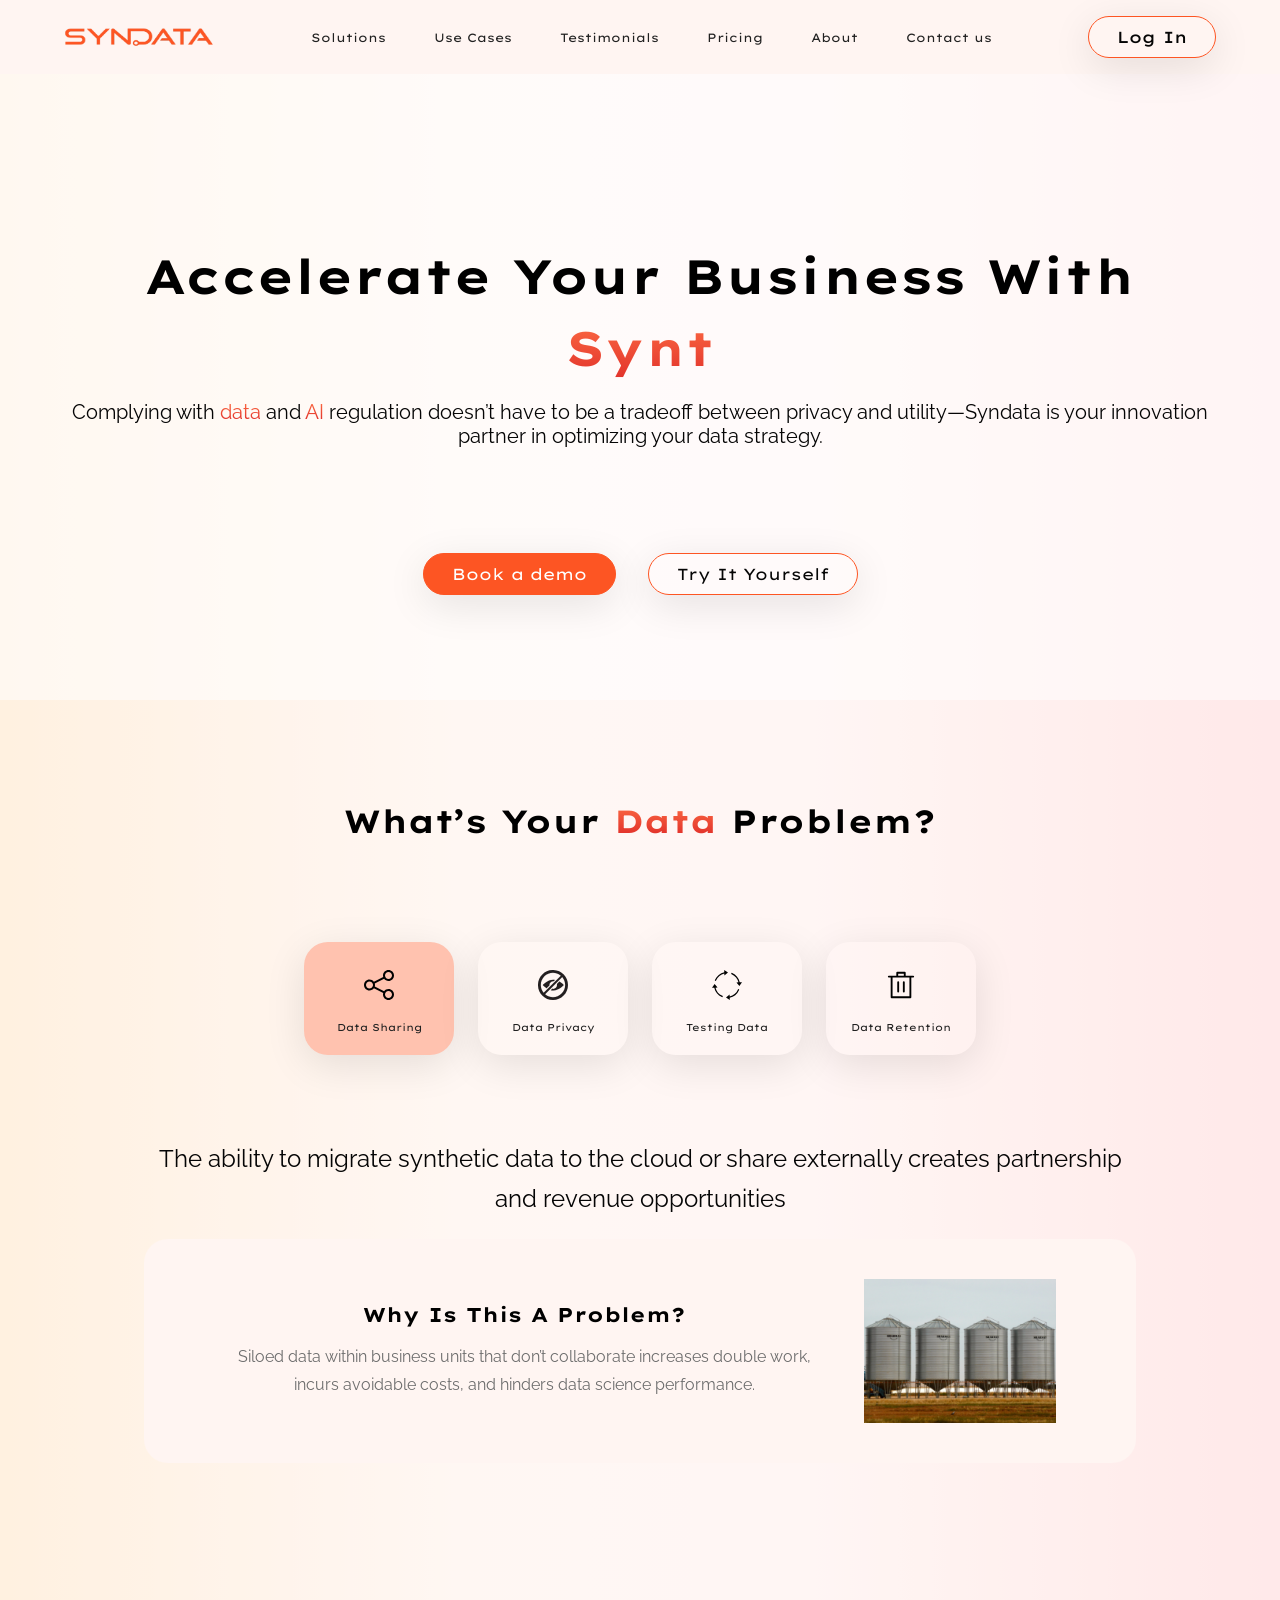
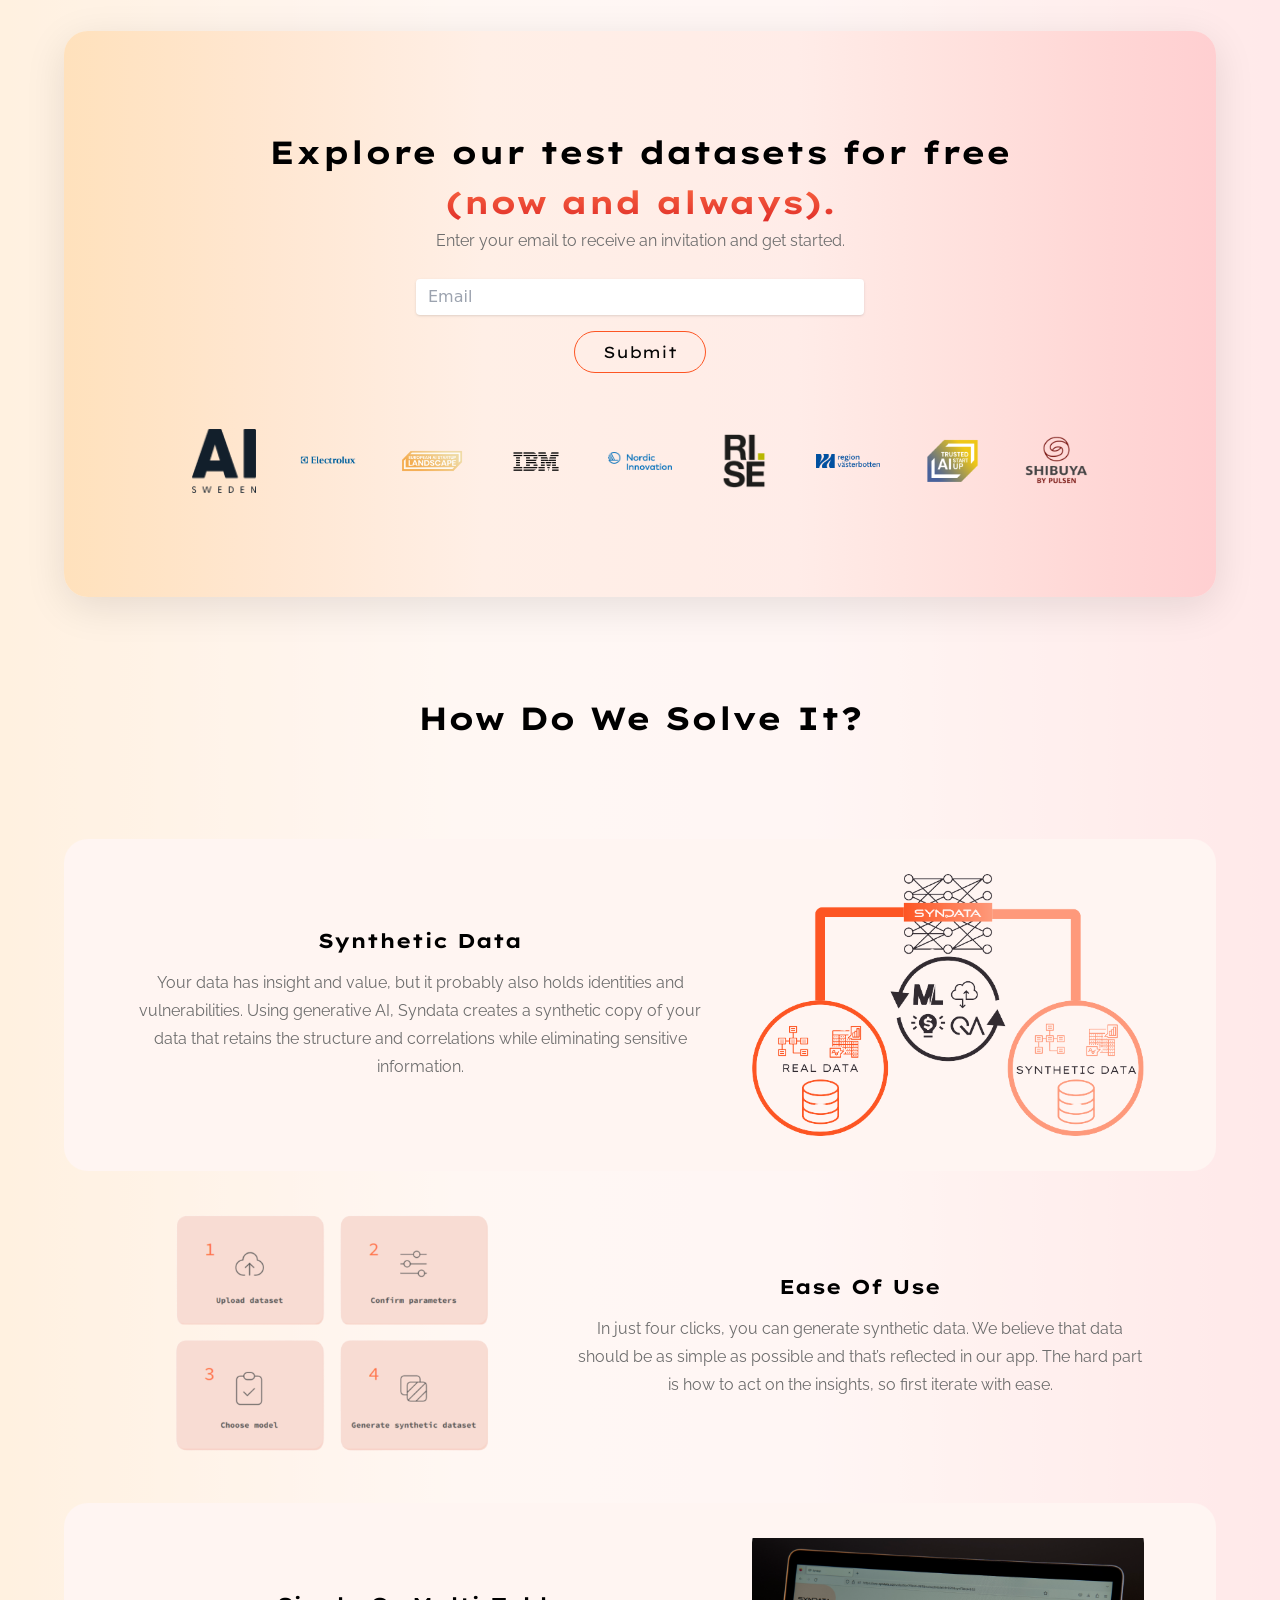
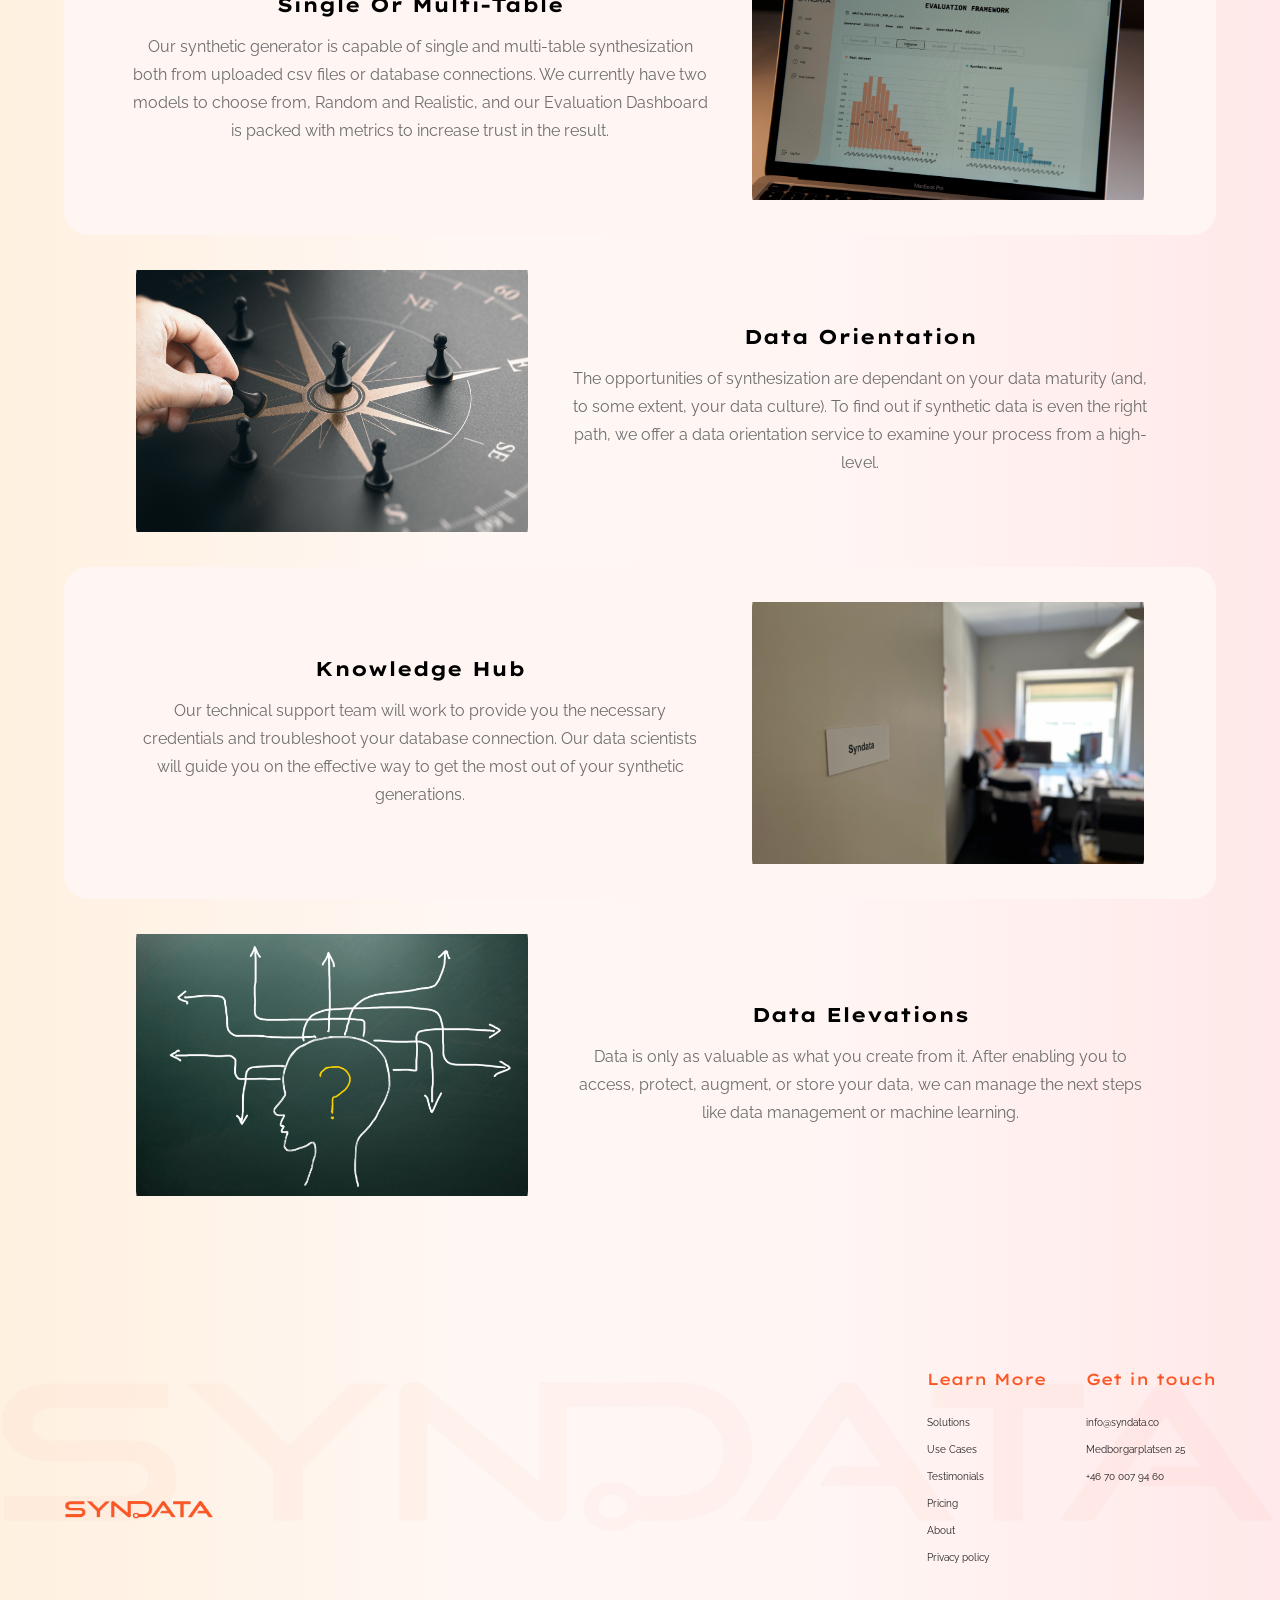
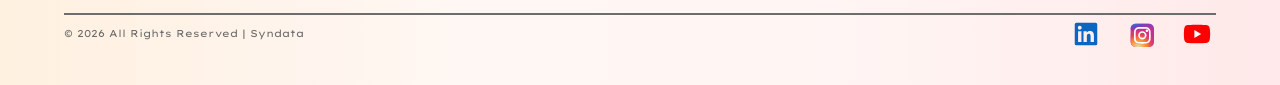
==== commit 6fe0622b: "Build: (9176e59ef831f0a3c5b175f185e6fc8d567b3fc2)" ====
--- a/index.html
+++ b/index.html
@@ -1 +1 @@
-<!doctype html><html lang="en"><head><meta charset="utf-8"/><meta name="viewport" content="width=device-width,initial-scale=1"/><meta name="theme-color" content="#000000"/><meta name="description" content="Syndata webpage"/><link rel="manifest" href="/manifest.json"/><link rel="preconnect" href="https://fonts.googleapis.com"><link rel="preconnect" href="https://fonts.gstatic.com" crossorigin><link href="https://fonts.googleapis.com/css2?family=Lexend+Giga&family=Raleway:wght@300&family=Source+Code+Pro&display=swap" rel="stylesheet"><title>Syndata</title><script defer="defer" src="/static/js/main.e3ea80c6.js"></script><link href="/static/css/main.a98297e1.css" rel="stylesheet"></head><body><div id="root"></div></body></html>+<!doctype html><html lang="en"><head><meta charset="utf-8"/><meta name="viewport" content="width=device-width,initial-scale=1"/><meta name="theme-color" content="#000000"/><meta name="description" content="Syndata webpage"/><link rel="manifest" href="/manifest.json"/><link rel="preconnect" href="https://fonts.googleapis.com"><link rel="preconnect" href="https://fonts.gstatic.com" crossorigin><link href="https://fonts.googleapis.com/css2?family=Lexend+Giga&family=Raleway:wght@300&family=Source+Code+Pro&display=swap" rel="stylesheet"><title>Syndata</title><script defer="defer" src="/static/js/main.28208581.js"></script><link href="/static/css/main.a98297e1.css" rel="stylesheet"></head><body><div id="root"></div></body></html>
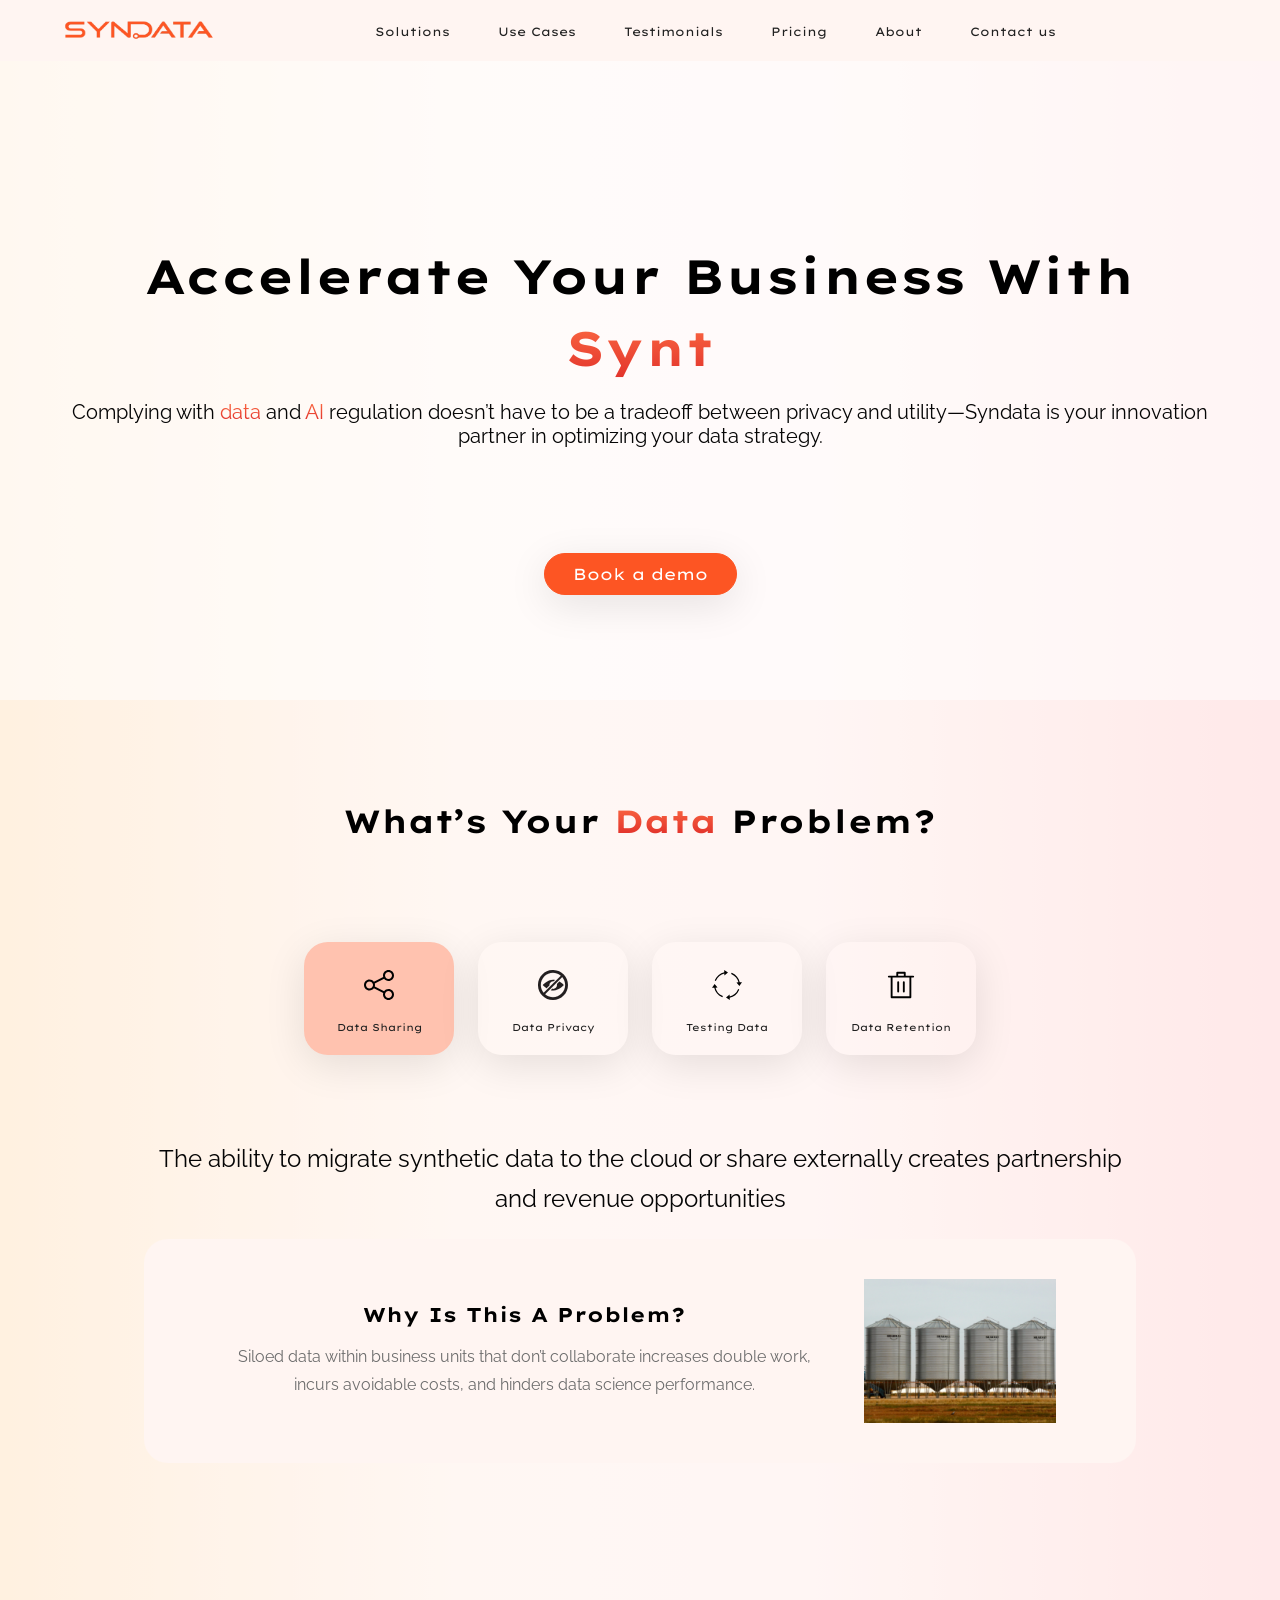
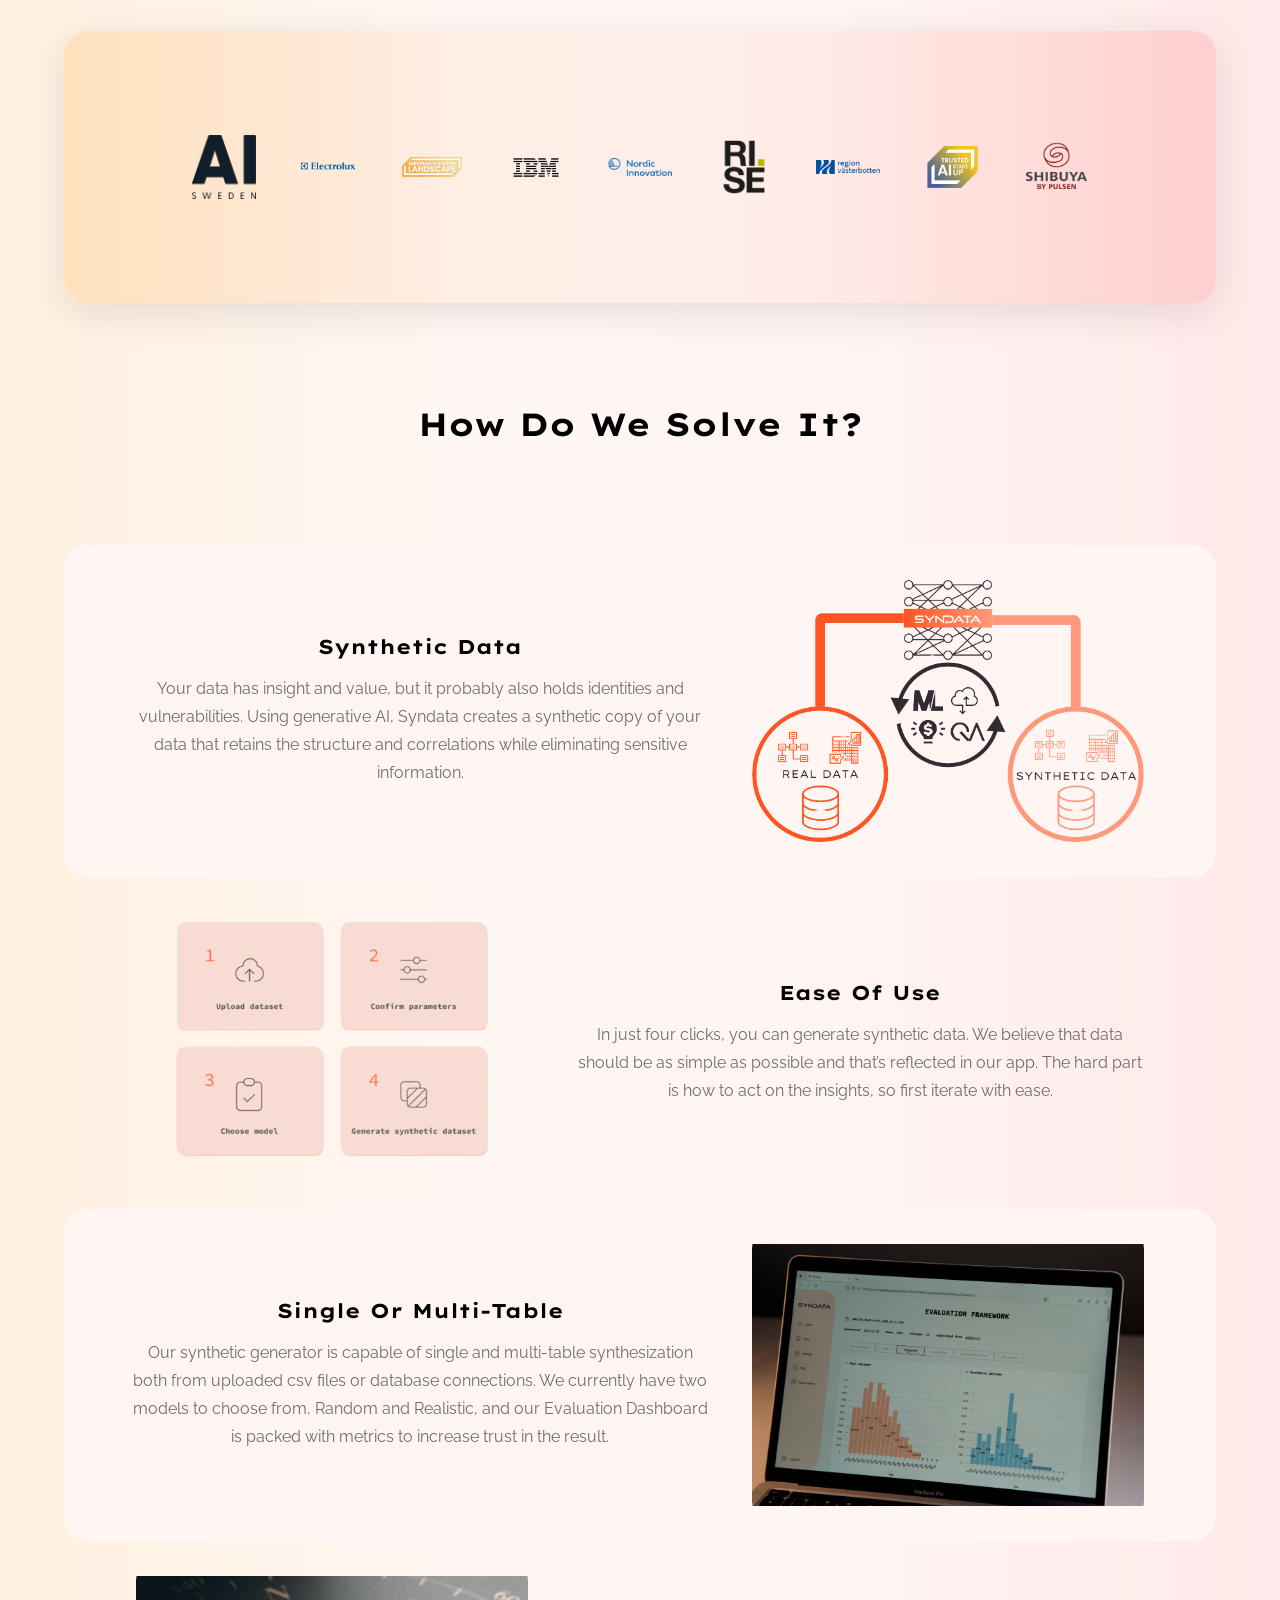
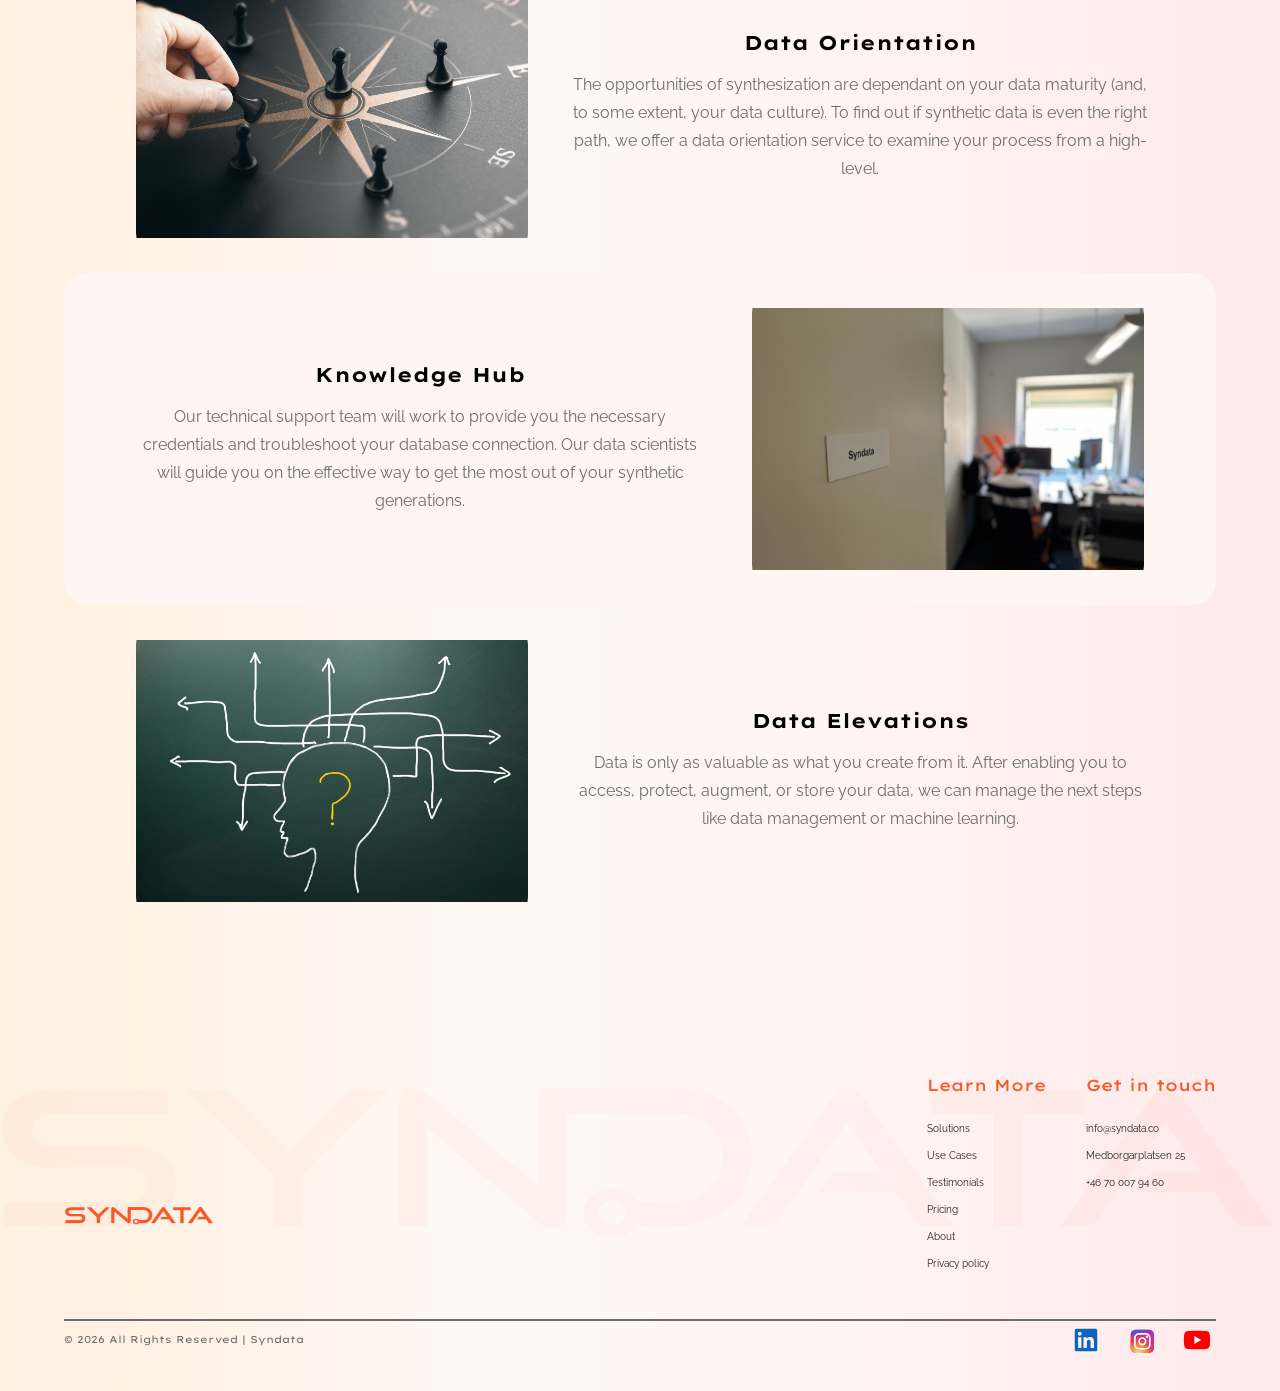
==== commit d56529e2: "Build: (a83439afa13cc0d09ec6fdfa9b7af2bfde1d930d)" ====
--- a/index.html
+++ b/index.html
@@ -1 +1 @@
-<!doctype html><html lang="en"><head><meta charset="utf-8"/><meta name="viewport" content="width=device-width,initial-scale=1"/><meta name="theme-color" content="#000000"/><meta name="description" content="Syndata webpage"/><link rel="manifest" href="/manifest.json"/><link rel="preconnect" href="https://fonts.googleapis.com"><link rel="preconnect" href="https://fonts.gstatic.com" crossorigin><link href="https://fonts.googleapis.com/css2?family=Lexend+Giga&family=Raleway:wght@300&family=Source+Code+Pro&display=swap" rel="stylesheet"><title>Syndata</title><script defer="defer" src="/static/js/main.28208581.js"></script><link href="/static/css/main.a98297e1.css" rel="stylesheet"></head><body><div id="root"></div></body></html>+<!doctype html><html lang="en"><head><meta charset="utf-8"/><meta name="viewport" content="width=device-width,initial-scale=1"/><meta name="theme-color" content="#000000"/><meta name="description" content="Syndata webpage"/><link rel="manifest" href="/manifest.json"/><link rel="preconnect" href="https://fonts.googleapis.com"><link rel="preconnect" href="https://fonts.gstatic.com" crossorigin><link href="https://fonts.googleapis.com/css2?family=Lexend+Giga&family=Raleway:wght@300&family=Source+Code+Pro&display=swap" rel="stylesheet"><title>Syndata</title><script defer="defer" src="/static/js/main.a6efbb72.js"></script><link href="/static/css/main.a98297e1.css" rel="stylesheet"></head><body><div id="root"></div></body></html>
